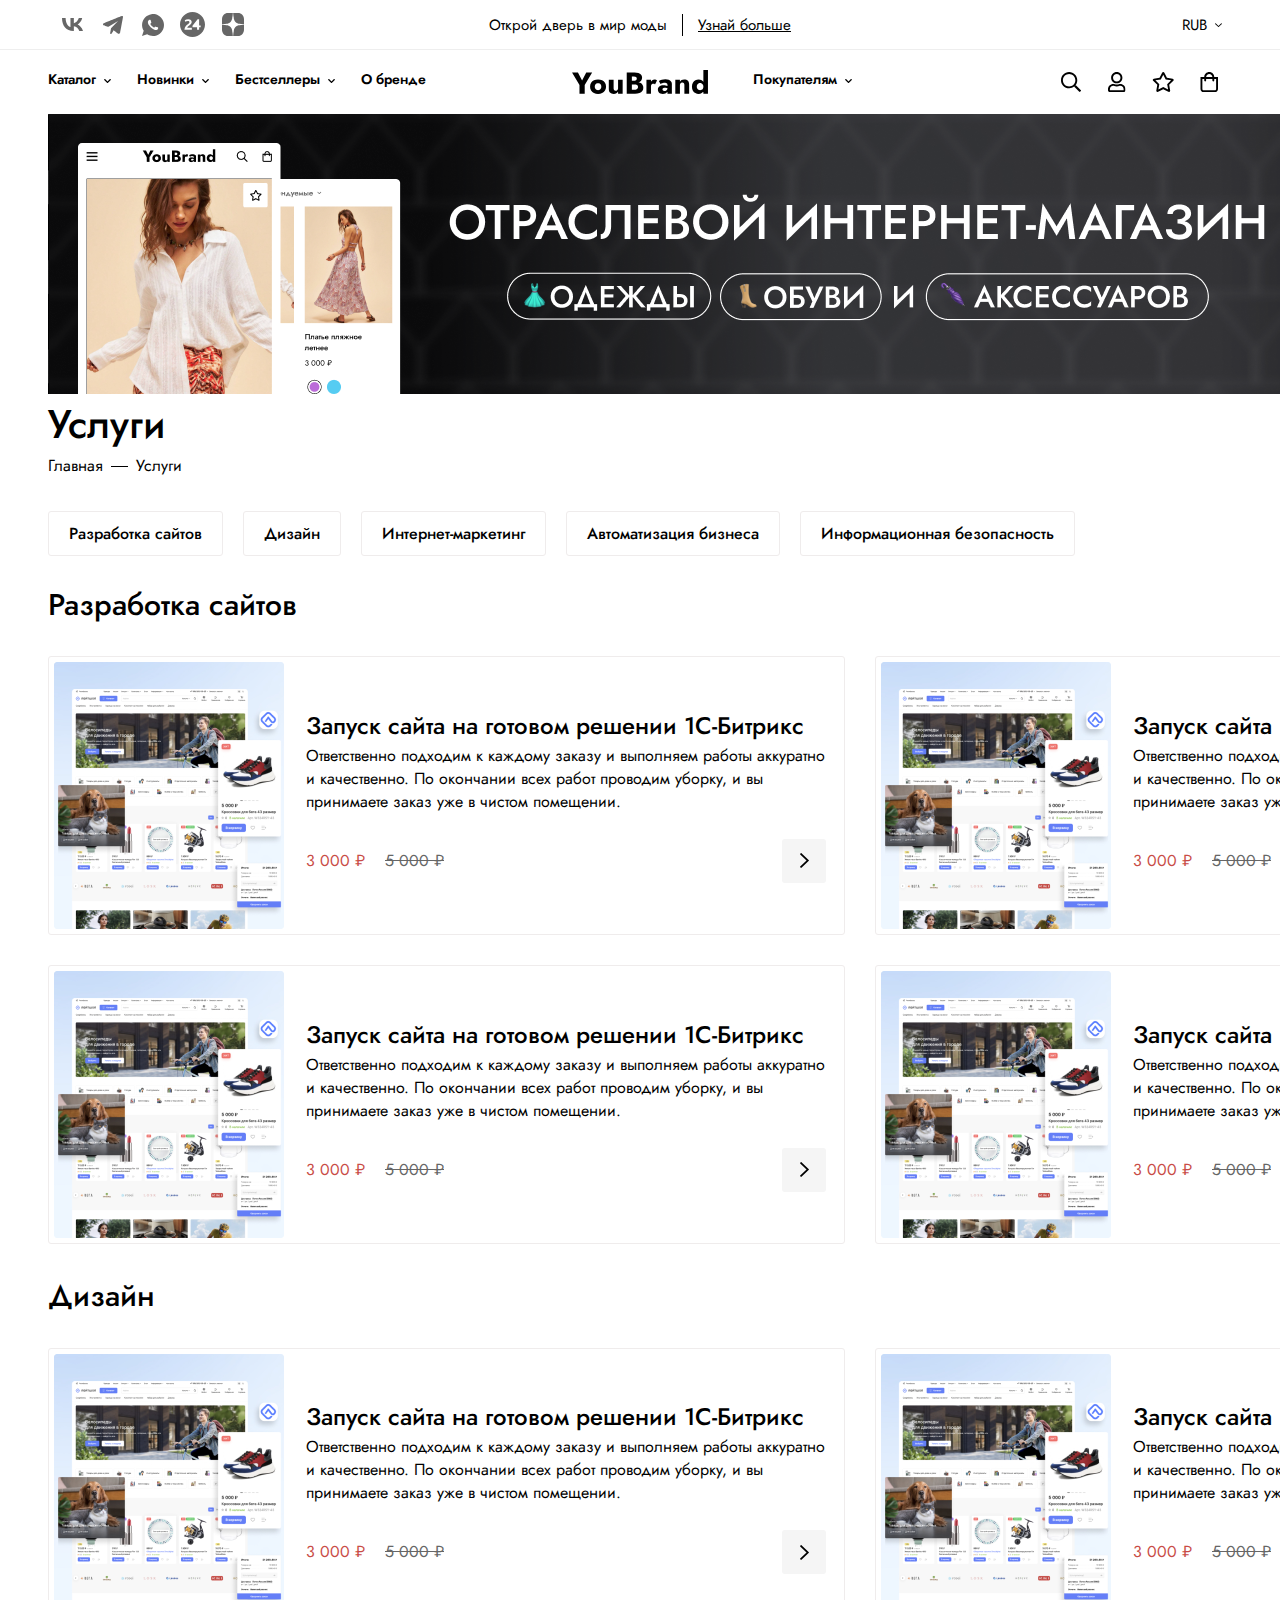
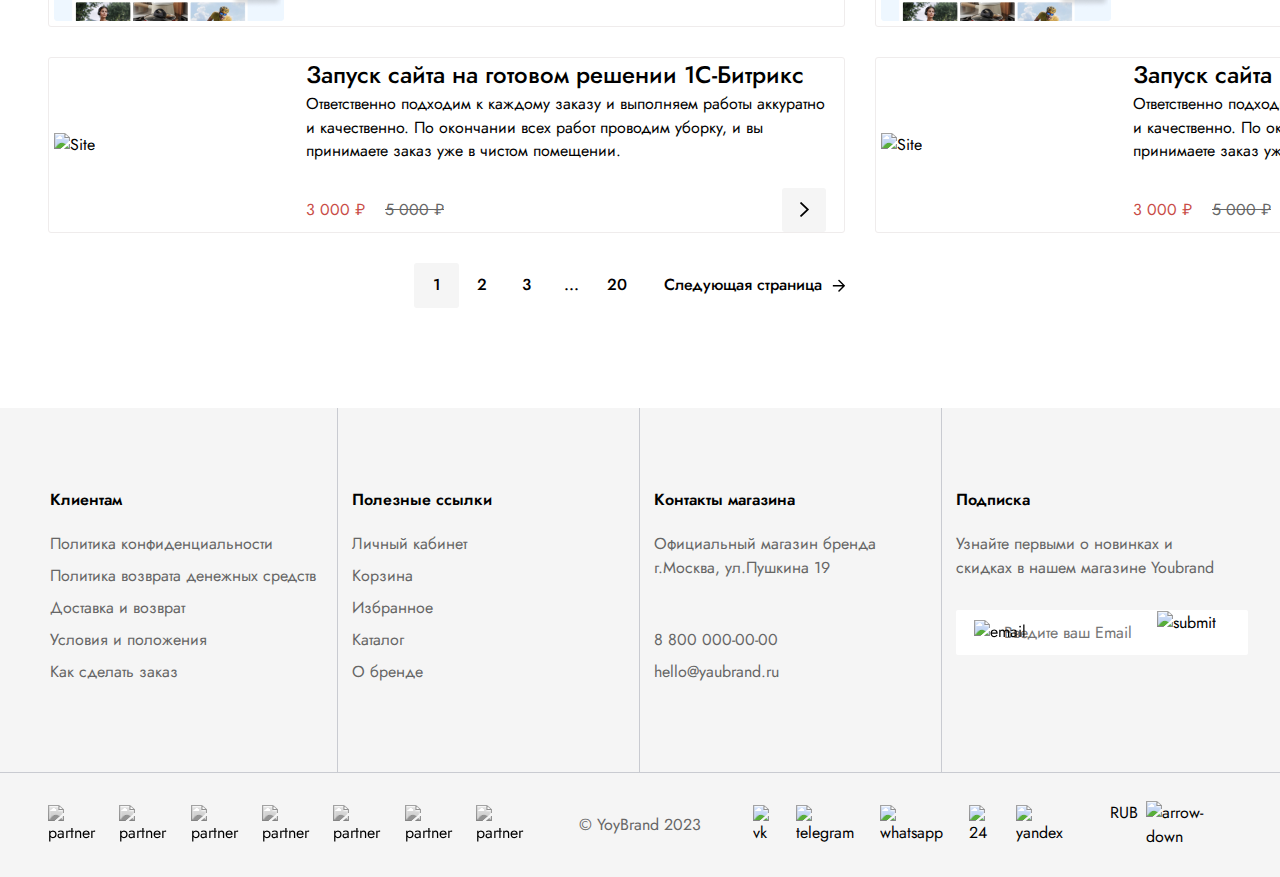
==== services.html @ 61cf0da7 "first commit" ====
<!DOCTYPE html>
<html lang="ru">
  <head>
    <meta charset="UTF-8" />
    <meta name="viewport" content="width=device-width, initial-scale=1.0" />
    <meta http-equiv="X-UA-Compatible" content="ie=edge" />
    <title>Услуги</title>

    <!-- Bootstrap -->
    <link href="libs/bootstrap/bootstrap-5.0.2.min.css" rel="stylesheet" />

    <!-- SlickSlider -->
    <link
      rel="stylesheet"
      type="text/css"
      href="libs/slick-slider/slick/slick.css"
    />
    <link
      rel="stylesheet"
      type="text/css"
      href="libs/slick-slider/slick/slick-theme.css"
    />

    <!-- Normalize default styles -->
    <link rel="stylesheet" type="text/css" href="normalize.css" />

    <!-- Global styles -->
    <link rel="stylesheet" type="text/css" href="style.css" />

    <!-- Component styles -->
    <!-- Header components -->
    <link rel="stylesheet" type="text/css" href="component/loader/loader.css" />
    <link
      rel="stylesheet"
      type="text/css"
      href="component/header1/header1.css"
    />
    <link
      rel="stylesheet"
      type="text/css"
      href="component/header2/header2.css"
    />
    <link
      rel="stylesheet"
      type="text/css"
      href="component/header3/header3.css"
    />
    <link
      rel="stylesheet"
      type="text/css"
      href="component/headerMobilePopup/headerMobilePopup.css"
    />

    <!-- Page components -->
    <link
      rel="stylesheet"
      type="text/css"
      href="component/servicesGrid/servicesGrid.css"
    />
    <link
      rel="stylesheet"
      type="text/css"
      href="component/catalog-banner/catalog-banner.css"
    />
    <link
      rel="stylesheet"
      type="text/css"
      href="component/catalog-filters/catalog-filters.css"
    />

    <!-- Footer components -->
    <link
      rel="stylesheet"
      type="text/css"
      href="component/footer1/footer1.css"
    />
    <link
      rel="stylesheet"
      type="text/css"
      href="component/footer2/footer2.css"
    />
    <!-- -->
  </head>
  <body class="services">
    <!-- component/loader -->
    <div class="loader loader__hidden">
      <div class="loader__item"></div>
    </div>

    <header class="header">
      <!-- component/header2 -->
      <div class="header2">
        <div class="container">
          <div class="row align-items-center justify-content-between">
            <div class="col-3 header2__socialLinks">
              <a href="#" target="_blank" class="header2__socialLinks-link">
                <img
                  data-src="img/social/vk.svg"
                  alt="vk"
                  class="b-lazy header2__socialLinks-link-icon"
                />
              </a>
              <a href="#" target="_blank" class="header2__socialLinks-link">
                <img
                  data-src="img/social/telegram.svg"
                  alt="telegram"
                  class="b-lazy header2__socialLinks-link-icon"
                />
              </a>
              <a href="#" target="_blank" class="header2__socialLinks-link">
                <img
                  data-src="img/social/whatsapp.svg"
                  alt="whatsapp"
                  class="b-lazy header2__socialLinks-link-icon"
                />
              </a>
              <a href="#" target="_blank" class="header2__socialLinks-link">
                <img
                  data-src="img/social/24.svg"
                  alt="24"
                  class="b-lazy header2__socialLinks-link-icon"
                />
              </a>
              <a href="#" target="_blank" class="header2__socialLinks-link">
                <img
                  data-src="img/social/yandex.svg"
                  alt="yandex"
                  class="b-lazy header2__socialLinks-link-icon"
                />
              </a>
            </div>

            <div class="col-5 d-flex justify-content-center header2__text">
              <div class="header2__text-simple">Открой дверь в мир моды</div>
              <div class="header2__text-line"></div>
              <a href="#" target="_blank" class="header2__text-link"
                >Узнай больше</a
              >
            </div>

            <div class="col-3 d-flex justify-content-end header2__currencyBox">
              <!-- Active dropdown value -->
              <div class="d-flex header2__currencyBox-wrapper">
                <div class="header2__currencyBox-wrapper-activeCurrency">
                  RUB
                </div>
                <img
                  data-src="component/header2/img/arrow-down.svg"
                  alt="arrow-down"
                  class="b-lazy header2__currencyBox-wrapper-arrow"
                />
              </div>

              <!-- Dropdown menu -->
              <ul class="header2__currencyBox-dropdownMenu hidden">
                <li class="header2__currencyBox-dropdownMenu-item">USD</li>
                <li class="header2__currencyBox-dropdownMenu-item">BTC</li>
                <li class="header2__currencyBox-dropdownMenu-item">RUB</li>
              </ul>
            </div>
          </div>
        </div>
      </div>

      <!-- component/header3 -->
      <div
        class="header3"
        style="position: relative; top: 0"
        data-header3-container
      >
        <div class="container">
          <!-- Desktop header > 991px -->
          <div
            class="d-none d-lg-flex row align-items-center justify-content-between header3__desktopMenu"
          >
            <!-- Navigation -->
            <nav class="col-5 header3__nav">
              <div data-nav-category="services" class="header3__nav-menuItem">
                <div class="header3__nav-menuItem-title">Каталог</div>
                <img
                  data-src="component/header3/img/arrow-down.svg"
                  alt="arrow-down"
                  class="b-lazy header3__nav-menuItem-icon"
                />
              </div>

              <div data-nav-category="newItems" class="header3__nav-menuItem">
                <div class="header3__nav-menuItem-title">Новинки</div>
                <img
                  data-src="component/header3/img/arrow-down.svg"
                  alt="arrow-down"
                  class="b-lazy header3__nav-menuItem-icon"
                />
              </div>

              <div
                data-nav-category="bestSellers"
                class="header3__nav-menuItem"
              >
                <div class="header3__nav-menuItem-title">Бестселлеры</div>
                <img
                  data-src="component/header3/img/arrow-down.svg"
                  alt="arrow-down"
                  class="b-lazy header3__nav-menuItem-icon"
                />
              </div>

              <div data-nav-category="aboutBrand" class="header3__nav-menuItem">
                <div class="header3__nav-menuItem-title">О бренде</div>
              </div>

              <div
                data-nav-category="forCustomers"
                class="header3__nav-menuItem"
              >
                <div class="header3__nav-menuItem-title">Покупателям</div>
                <img
                  data-src="component/header3/img/arrow-down.svg"
                  alt="arrow-down"
                  class="b-lazy header3__nav-menuItem-icon"
                />
              </div>
            </nav>

            <img
              loading="lazy"
              data-src="component/header3/img/logo.svg"
              class="b-lazy col-2 header3__logo"
              alt="logo"
            />

            <!-- Action buttons -->
            <div class="col-5 header3__actionsBox">
              <div
                class="header3__actionsBox-transferredNavContainer header3__nav"
              ></div>
              <div class="header3__actionsBox-item">
                <img
                  data-src="component/header3/img/search.svg"
                  class="b-lazy header3__actionsBox-item-icon header3__actionsBox-item-iconSearch"
                  alt="search"
                />

                <!-- Tooltip -->
                <div class="header3__actionsBox-item-tooltip">Поиск</div>
              </div>
              <div class="header3__actionsBox-item">
                <img
                  data-src="component/header3/img/user.svg"
                  class="b-lazy header3__actionsBox-item-icon"
                  alt="user"
                />

                <!-- Tooltip -->
                <div class="header3__actionsBox-item-tooltip">Профиль</div>
              </div>
              <div class="header3__actionsBox-item">
                <img
                  data-src="component/header3/img/star.svg"
                  class="b-lazy header3__actionsBox-item-icon"
                  alt="star"
                />

                <!-- Tooltip -->
                <div class="header3__actionsBox-item-tooltip">Избранное</div>
              </div>
              <div class="header3__actionsBox-item">
                <img
                  data-src="component/header3/img/bag.svg"
                  class="b-lazy header3__actionsBox-item-icon"
                  alt="bag"
                />

                <!-- Tooltip -->
                <div class="header3__actionsBox-item-tooltip">Корзина</div>
              </div>
            </div>

            <div class="header3__mainContent">
              <img
                loading="lazy"
                data-src="component/header3/img/logo.svg"
                class="b-lazy col-2 header3__logo"
                alt="logo"
              />
              <!-- Action buttons -->
              <div class="col-5 header3__actionsBox">
                <div class="header3__actionsBox-item">
                  <img
                    data-src="component/header3/img/search.svg"
                    class="b-lazy header3__actionsBox-item-icon header3__actionsBox-item-iconSearch"
                    alt="search"
                  />

                  <!-- Tooltip -->
                  <div class="header3__actionsBox-item-tooltip">Поиск</div>
                </div>
                <div class="header3__actionsBox-item">
                  <img
                    data-src="component/header3/img/user.svg"
                    class="b-lazy header3__actionsBox-item-icon"
                    alt="user"
                  />

                  <!-- Tooltip -->
                  <div class="header3__actionsBox-item-tooltip">Профиль</div>
                </div>
                <div class="header3__actionsBox-item">
                  <img
                    data-src="component/header3/img/star.svg"
                    class="b-lazy header3__actionsBox-item-icon"
                    alt="star"
                  />

                  <!-- Tooltip -->
                  <div class="header3__actionsBox-item-tooltip">Избранное</div>
                </div>
                <div class="header3__actionsBox-item">
                  <img
                    data-src="component/header3/img/bag.svg"
                    class="header3__actionsBox-item-icon"
                    alt="bag"
                  />

                  <!-- Tooltip -->
                  <div class="header3__actionsBox-item-tooltip">Корзина</div>
                </div>
              </div>
            </div>
          </div>

          <!-- Mobile header <= 991px -->
          <div
            class="d-flex d-lg-none row align-items-center justify-content-between header3__mobileMenu"
          >
            <!-- Burger menu -->
            <div class="col-4 header3__mobileMenu-burgerMenu">
              <img
                class="b-lazy header3__mobileMenu-burgerMenu-img"
                data-src="component/header3/img/burger.svg"
                alt="burger"
              />
            </div>

            <!-- Logo -->
            <img
              class="b-lazy col-4 header3__mobileMenu-burgerMenu-logoMobile"
              loading="lazy"
              data-src="component/header3/img/logo.svg"
              alt="logo"
            />

            <!-- Action buttons -->
            <div class="col-4 header3__mobileMenu-burgerMenu-actionBoxMobile">
              <div class="header3__mobileMenu-burgerMenu-actionBoxMobile-item">
                <img
                  data-src="component/header3/img/search.svg"
                  class="b-lazy header3__mobileMenu-burgerMenu-actionBoxMobile-item-icon"
                  alt="search"
                />
                <!-- Tooltip -->
                <div
                  class="header3__mobileMenu-burgerMenu-actionBoxMobile-item-tooltip"
                >
                  Поиск
                </div>
              </div>

              <div class="header3__mobileMenu-burgerMenu-actionBoxMobile-item">
                <img
                  data-src="component/header3/img/bag.svg"
                  class="b-lazy header3__mobileMenu-burgerMenu-actionBoxMobile-item-icon"
                  alt="search"
                />
                <!-- Tooltip -->
                <div
                  class="header3__mobileMenu-burgerMenu-actionBoxMobile-item-tooltip"
                >
                  Корзина
                </div>
              </div>
            </div>
          </div>

          <!-- Search header -->
          <div class="header3__searchMenu header3__hidden">
            <div class="header3__searchMenu-header">
              <!-- Upper section -->
              <div
                class="d-flex justify-content-between align-items-center header3__searchMenu-header-upper"
              >
                <!-- Logo -->
                <img
                  class="header3__searchMenu-header-upper-logo"
                  loading="lazy"
                  src="component/header3/img/logo.svg"
                  alt="logo"
                />

                <!-- Searchbar -->
                <div class="header3__searchMenu-header-upper-searchBar">
                  <form>
                    <input
                      class="header3__searchMenu-header-upper-searchBar-input"
                      type="text"
                      placeholder="Введите название товара"
                    />
                    <button
                      class="header3__searchMenu-header-upper-searchBar-button"
                      type="submit"
                    >
                      <img
                        class="b-lazy header3__searchMenu-header-upper-searchBar-button-icon"
                        data-src="component/header3/img/search.svg"
                        alt="search"
                      />
                    </button>
                  </form>
                </div>

                <!-- Action buttons -->
                <div class="header3__searchMenu-header-upper-actionBox">
                  <div class="header3__searchMenu-header-upper-actionBox-item">
                    <img
                      data-src="component/header3/img/user.svg"
                      class="b-lazy header3__searchMenu-header-upper-actionBox-item-icon"
                      alt="user"
                    />
                    <!-- Tooltip -->
                    <div class="header3__searchMenu-header-upper-item-tooltip">
                      Профиль
                    </div>
                  </div>

                  <div class="header3__searchMenu-header-upper-actionBox-item">
                    <img
                      data-src="component/header3/img/star.svg"
                      class="b-lazy header3__searchMenu-header-upper-actionBox-item-icon"
                      alt="user"
                    />
                    <!-- Tooltip -->
                    <div class="header3__searchMenu-header-upper-item-tooltip">
                      Избранное
                    </div>
                  </div>

                  <div class="header3__searchMenu-header-upper-actionBox-item">
                    <img
                      data-src="component/header3/img/bag.svg"
                      class="b-lazy header3__searchMenu-header-upper-actionBox-item-icon"
                      alt="user"
                    />
                    <!-- Tooltip -->
                    <div class="header3__searchMenu-header-upper-item-tooltip">
                      Корзина
                    </div>
                  </div>
                </div>
              </div>

              <!-- Lower section -->
              <div class="header3__searchMenu-header-lower">
                <div class="header3__searchMenu-header-lower-title">
                  Популярные запросы:
                </div>
                <div class="header3__searchMenu-header-lower-content">
                  <span class="header3__searchMenu-header-lower-content-tag"
                    >Очки</span
                  >
                  <span class="header3__searchMenu-header-lower-content-tag"
                    >Черный топ</span
                  >
                  <span class="header3__searchMenu-header-lower-content-tag"
                    >Кожаные сумки</span
                  >
                </div>
              </div>
            </div>
            <!--								<div class="header3__searchMenu-content">-->
            <!--										<div class="header3__searchMenu-content-item">-->
            <!--												<img loading="lazy" class="header3__searchMenu-content-item-img"-->
            <!--														 data-src="component/header3/img/foundProduct.jpg" alt="product">-->
            <!--												<div class="header3__searchMenu-content-item-title">Рубашка из льняной смеси</div>-->
            <!--												<div class="header3__searchMenu-content-item-priceWrapper">-->
            <!--														<div class="header3__searchMenu-content-item-priceWrapper-newPrice">3 000 ₽</div>-->
            <!--														<div class="header3__searchMenu-content-item-priceWrapper-oldPrice">5 000 ₽</div>-->
            <!--												</div>-->
            <!--										</div>-->
            <!--								</div>-->
          </div>

          <!-- Search mobile menu <= 991px -->
          <div
            class="header3__searchMenuMobile header3__searchMenuMobile-hidden"
          >
            <div class="loader loader__hidden">
              <div class="loader__item"></div>
            </div>
            <div class="container">
              <div class="header3__searchMenuMobile-wrapper-content">
                <!-- Header -->
                <div class="header3__searchMenuMobile-wrapper-content-header">
                  <div
                    class="header3__searchMenuMobile-wrapper-content-header-title"
                  >
                    Поиск по магазину
                  </div>
                  <img
                    class="b-lazy header3__searchMenuMobile-wrapper-content-header-closeIcon"
                    data-src="component/header3/img/close.svg"
                    alt="close"
                  />
                </div>

                <!-- Searchbar -->
                <div
                  class="header3__searchMenuMobile-wrapper-content-searchBar"
                >
                  <form>
                    <input
                      class="header3__searchMenuMobile-wrapper-content-searchBar-input"
                      type="text"
                      placeholder="Введите название товара"
                    />
                    <button
                      class="header3__searchMenuMobile-wrapper-content-searchBar-button"
                      type="submit"
                    >
                      <img
                        class="b-lazy header3__searchMenuMobile-wrapper-content-searchBar-button-icon"
                        data-src="component/header3/img/search.svg"
                        alt="search"
                      />
                    </button>
                  </form>
                </div>

                <!-- Tags section -->
                <div
                  class="header3__searchMenuMobile-wrapper-content-tagSection"
                >
                  <div
                    class="header3__searchMenuMobile-wrapper-content-tagSection-title"
                  >
                    Популярные запросы:
                  </div>
                  <div
                    class="header3__searchMenuMobile-wrapper-content-tagSection-content"
                  >
                    <span
                      class="header3__searchMenuMobile-wrapper-content-tagSection-content-tag"
                      >Очки</span
                    >
                    <span
                      class="header3__searchMenuMobile-wrapper-content-tagSection-content-tag"
                      >Черный топ</span
                    >
                    <span
                      class="header3__searchMenuMobile-wrapper-content-tagSection-content-tag"
                      >Кожаные сумки</span
                    >
                  </div>
                </div>

                <!-- Found products -->
                <div
                  class="header3__searchMenuMobile-wrapper-content-foundProducts"
                ></div>
              </div>
            </div>
          </div>
        </div>

        <!-- Header dropdown container -->
        <div class="header3__dropdownMenu hidden">
          <!-- 1) services -->
          <div
            data-dropdown-category="services"
            class="header3__dropdownMenu-content hidden"
          >
            <div class="container">
              <div class="row justify-content-between">
                <!-- Categories -->
                <div
                  class="col-8 col-xl-7 header3__dropdownMenu-content-categories"
                >
                  <!-- Categories item -->
                  <div class="header3__dropdownMenu-content-categories-item">
                    <div
                      class="header3__dropdownMenu-content-categories-item-title"
                    >
                      Очки
                    </div>
                    <ul
                      class="header3__dropdownMenu-content-categories-item-ul"
                    >
                      <li
                        class="header3__dropdownMenu-content-categories-item-ul-li"
                      >
                        <a
                          href="#"
                          class="header3__dropdownMenu-content-categories-item-ul-li-a"
                        >
                          Новинки
                        </a>
                      </li>
                      <li
                        class="header3__dropdownMenu-content-categories-item-ul-li"
                      >
                        <a
                          href="#"
                          class="header3__dropdownMenu-content-categories-item-ul-li-a"
                        >
                          Поларойд
                        </a>
                      </li>
                      <li
                        class="header3__dropdownMenu-content-categories-item-ul-li"
                      >
                        <a
                          href="#"
                          class="header3__dropdownMenu-content-categories-item-ul-li-a"
                        >
                          Бабочка
                        </a>
                      </li>
                      <li
                        class="header3__dropdownMenu-content-categories-item-ul-li"
                      >
                        <a
                          href="#"
                          class="header3__dropdownMenu-content-categories-item-ul-li-a"
                        >
                          Пилот
                        </a>
                      </li>
                    </ul>
                  </div>

                  <!-- Categories item -->
                  <div class="header3__dropdownMenu-content-categories-item">
                    <div
                      class="header3__dropdownMenu-content-categories-item-title"
                    >
                      Сумки
                    </div>
                    <ul
                      class="header3__dropdownMenu-content-categories-item-ul"
                    >
                      <li
                        class="header3__dropdownMenu-content-categories-item-ul-li"
                      >
                        <a
                          href="#"
                          class="header3__dropdownMenu-content-categories-item-ul-li-a"
                        >
                          Кожанные
                        </a>
                      </li>
                      <li
                        class="header3__dropdownMenu-content-categories-item-ul-li"
                      >
                        <a
                          href="#"
                          class="header3__dropdownMenu-content-categories-item-ul-li-a"
                        >
                          Эко кожа
                        </a>
                      </li>
                      <li
                        class="header3__dropdownMenu-content-categories-item-ul-li"
                      >
                        <a
                          href="#"
                          class="header3__dropdownMenu-content-categories-item-ul-li-a"
                        >
                          Тканевые
                        </a>
                      </li>
                      <li
                        class="header3__dropdownMenu-content-categories-item-ul-li"
                      >
                        <a
                          href="#"
                          class="header3__dropdownMenu-content-categories-item-ul-li-a"
                        >
                          Формат А4
                        </a>
                      </li>
                    </ul>
                  </div>

                  <!-- Categories item -->
                  <div class="header3__dropdownMenu-content-categories-item">
                    <div
                      class="header3__dropdownMenu-content-categories-item-title"
                    >
                      Обувь
                    </div>
                    <ul
                      class="header3__dropdownMenu-content-categories-item-ul"
                    >
                      <li
                        class="header3__dropdownMenu-content-categories-item-ul-li"
                      >
                        <a
                          href="#"
                          class="header3__dropdownMenu-content-categories-item-ul-li-a"
                        >
                          Летние
                        </a>
                      </li>
                      <li
                        class="header3__dropdownMenu-content-categories-item-ul-li"
                      >
                        <a
                          href="#"
                          class="header3__dropdownMenu-content-categories-item-ul-li-a"
                        >
                          Демесезон
                        </a>
                      </li>
                      <li
                        class="header3__dropdownMenu-content-categories-item-ul-li"
                      >
                        <a
                          href="#"
                          class="header3__dropdownMenu-content-categories-item-ul-li-a"
                        >
                          Зимние
                        </a>
                      </li>
                      <li
                        class="header3__dropdownMenu-content-categories-item-ul-li"
                      >
                        <a
                          href="#"
                          class="header3__dropdownMenu-content-categories-item-ul-li-a"
                        >
                          Стельки
                        </a>
                      </li>
                    </ul>
                  </div>

                  <!-- Categories item -->
                  <div class="header3__dropdownMenu-content-categories-item">
                    <div
                      class="header3__dropdownMenu-content-categories-item-title"
                    >
                      Топы
                    </div>
                    <ul
                      class="header3__dropdownMenu-content-categories-item-ul"
                    >
                      <li
                        class="header3__dropdownMenu-content-categories-item-ul-li"
                      >
                        <a
                          href="#"
                          class="header3__dropdownMenu-content-categories-item-ul-li-a"
                        >
                          С липким слоем
                        </a>
                      </li>
                      <li
                        class="header3__dropdownMenu-content-categories-item-ul-li"
                      >
                        <a
                          href="#"
                          class="header3__dropdownMenu-content-categories-item-ul-li-a"
                        >
                          Без липкого слоя
                        </a>
                      </li>
                      <li
                        class="header3__dropdownMenu-content-categories-item-ul-li"
                      >
                        <a
                          href="#"
                          class="header3__dropdownMenu-content-categories-item-ul-li-a"
                        >
                          Матовые
                        </a>
                      </li>
                      <li
                        class="header3__dropdownMenu-content-categories-item-ul-li"
                      >
                        <a
                          href="#"
                          class="header3__dropdownMenu-content-categories-item-ul-li-a"
                        >
                          С шиммером
                        </a>
                      </li>
                    </ul>
                  </div>

                  <!-- Categories item -->
                  <div class="header3__dropdownMenu-content-categories-item">
                    <div
                      class="header3__dropdownMenu-content-categories-item-title"
                    >
                      Костюмы
                    </div>
                    <ul
                      class="header3__dropdownMenu-content-categories-item-ul"
                    >
                      <li
                        class="header3__dropdownMenu-content-categories-item-ul-li"
                      >
                        <a
                          href="#"
                          class="header3__dropdownMenu-content-categories-item-ul-li-a"
                        >
                          Выходной
                        </a>
                      </li>
                      <li
                        class="header3__dropdownMenu-content-categories-item-ul-li"
                      >
                        <a
                          href="#"
                          class="header3__dropdownMenu-content-categories-item-ul-li-a"
                        >
                          Вечерний
                        </a>
                      </li>
                      <li
                        class="header3__dropdownMenu-content-categories-item-ul-li"
                      >
                        <a
                          href="#"
                          class="header3__dropdownMenu-content-categories-item-ul-li-a"
                        >
                          Свадебный
                        </a>
                      </li>
                      <li
                        class="header3__dropdownMenu-content-categories-item-ul-li"
                      >
                        <a
                          href="#"
                          class="header3__dropdownMenu-content-categories-item-ul-li-a"
                        >
                          Обычный
                        </a>
                      </li>
                    </ul>
                  </div>

                  <!-- Categories item -->
                  <div class="header3__dropdownMenu-content-categories-item">
                    <div
                      class="header3__dropdownMenu-content-categories-item-title"
                    >
                      База
                    </div>
                    <ul
                      class="header3__dropdownMenu-content-categories-item-ul"
                    >
                      <li
                        class="header3__dropdownMenu-content-categories-item-ul-li"
                      >
                        <a
                          href="#"
                          class="header3__dropdownMenu-content-categories-item-ul-li-a"
                        >
                          Новинки
                        </a>
                      </li>
                      <li
                        class="header3__dropdownMenu-content-categories-item-ul-li"
                      >
                        <a
                          href="#"
                          class="header3__dropdownMenu-content-categories-item-ul-li-a"
                        >
                          Поларойд
                        </a>
                      </li>
                      <li
                        class="header3__dropdownMenu-content-categories-item-ul-li"
                      >
                        <a
                          href="#"
                          class="header3__dropdownMenu-content-categories-item-ul-li-a"
                        >
                          Бабочка
                        </a>
                      </li>
                      <li
                        class="header3__dropdownMenu-content-categories-item-ul-li"
                      >
                        <a
                          href="#"
                          class="header3__dropdownMenu-content-categories-item-ul-li-a"
                        >
                          Пилот
                        </a>
                      </li>
                    </ul>
                  </div>

                  <!-- Categories item -->
                  <div class="header3__dropdownMenu-content-categories-item">
                    <div
                      class="header3__dropdownMenu-content-categories-item-title"
                    >
                      Шапки
                    </div>
                    <ul
                      class="header3__dropdownMenu-content-categories-item-ul"
                    >
                      <li
                        class="header3__dropdownMenu-content-categories-item-ul-li"
                      >
                        <a
                          href="#"
                          class="header3__dropdownMenu-content-categories-item-ul-li-a"
                        >
                          Летние
                        </a>
                      </li>
                      <li
                        class="header3__dropdownMenu-content-categories-item-ul-li"
                      >
                        <a
                          href="#"
                          class="header3__dropdownMenu-content-categories-item-ul-li-a"
                        >
                          Демесезон
                        </a>
                      </li>
                      <li
                        class="header3__dropdownMenu-content-categories-item-ul-li"
                      >
                        <a
                          href="#"
                          class="header3__dropdownMenu-content-categories-item-ul-li-a"
                        >
                          Зимние
                        </a>
                      </li>
                      <li
                        class="header3__dropdownMenu-content-categories-item-ul-li"
                      >
                        <a
                          href="#"
                          class="header3__dropdownMenu-content-categories-item-ul-li-a"
                        >
                          Стельки
                        </a>
                      </li>
                    </ul>
                  </div>

                  <!-- Categories item -->
                  <div class="header3__dropdownMenu-content-categories-item">
                    <div
                      class="header3__dropdownMenu-content-categories-item-title"
                    >
                      Платья
                    </div>
                    <ul
                      class="header3__dropdownMenu-content-categories-item-ul"
                    >
                      <li
                        class="header3__dropdownMenu-content-categories-item-ul-li"
                      >
                        <a
                          href="#"
                          class="header3__dropdownMenu-content-categories-item-ul-li-a"
                        >
                          С липким слоем
                        </a>
                      </li>
                      <li
                        class="header3__dropdownMenu-content-categories-item-ul-li"
                      >
                        <a
                          href="#"
                          class="header3__dropdownMenu-content-categories-item-ul-li-a"
                        >
                          Без липкого слоя
                        </a>
                      </li>
                    </ul>
                  </div>
                </div>

                <!-- Image -->
                <div class="col-4 header3__dropdownMenu-content-imageWrapper">
                  <img
                    loading="lazy"
                    data-src="component/header3/img/dropdown/1.jpg"
                    alt="products"
                    class="b-lazy header3__dropdownMenu-content-imageWrapper-img"
                  />
                </div>
              </div>
            </div>
          </div>

          <!-- 2) NEW ITEMS -->
          <div
            data-dropdown-category="newItems"
            class="header3__dropdownMenu-content hidden"
          >
            <div class="container">
              <div class="row justify-content-between">
                <!-- Categories -->
                <div
                  class="col-8 col-xl-7 header3__dropdownMenu-content-categories"
                >
                  <!-- Categories item -->
                  <div class="header3__dropdownMenu-content-categories-item">
                    <div
                      class="header3__dropdownMenu-content-categories-item-title"
                    >
                      Очки
                    </div>
                    <ul
                      class="header3__dropdownMenu-content-categories-item-ul"
                    >
                      <li
                        class="header3__dropdownMenu-content-categories-item-ul-li"
                      >
                        <a
                          href="#"
                          class="header3__dropdownMenu-content-categories-item-ul-li-a"
                        >
                          Новинки
                        </a>
                      </li>
                      <li
                        class="header3__dropdownMenu-content-categories-item-ul-li"
                      >
                        <a
                          href="#"
                          class="header3__dropdownMenu-content-categories-item-ul-li-a"
                        >
                          Поларойд
                        </a>
                      </li>
                      <li
                        class="header3__dropdownMenu-content-categories-item-ul-li"
                      >
                        <a
                          href="#"
                          class="header3__dropdownMenu-content-categories-item-ul-li-a"
                        >
                          Бабочка
                        </a>
                      </li>
                      <li
                        class="header3__dropdownMenu-content-categories-item-ul-li"
                      >
                        <a
                          href="#"
                          class="header3__dropdownMenu-content-categories-item-ul-li-a"
                        >
                          Пилот
                        </a>
                      </li>
                    </ul>
                  </div>

                  <!-- Categories item -->
                  <div class="header3__dropdownMenu-content-categories-item">
                    <div
                      class="header3__dropdownMenu-content-categories-item-title"
                    >
                      Сумки
                    </div>
                    <ul
                      class="header3__dropdownMenu-content-categories-item-ul"
                    >
                      <li
                        class="header3__dropdownMenu-content-categories-item-ul-li"
                      >
                        <a
                          href="#"
                          class="header3__dropdownMenu-content-categories-item-ul-li-a"
                        >
                          Кожанные
                        </a>
                      </li>
                      <li
                        class="header3__dropdownMenu-content-categories-item-ul-li"
                      >
                        <a
                          href="#"
                          class="header3__dropdownMenu-content-categories-item-ul-li-a"
                        >
                          Эко кожа
                        </a>
                      </li>
                      <li
                        class="header3__dropdownMenu-content-categories-item-ul-li"
                      >
                        <a
                          href="#"
                          class="header3__dropdownMenu-content-categories-item-ul-li-a"
                        >
                          Тканевые
                        </a>
                      </li>
                      <li
                        class="header3__dropdownMenu-content-categories-item-ul-li"
                      >
                        <a
                          href="#"
                          class="header3__dropdownMenu-content-categories-item-ul-li-a"
                        >
                          Формат А4
                        </a>
                      </li>
                    </ul>
                  </div>

                  <!-- Categories item -->
                  <div class="header3__dropdownMenu-content-categories-item">
                    <div
                      class="header3__dropdownMenu-content-categories-item-title"
                    >
                      Обувь
                    </div>
                    <ul
                      class="header3__dropdownMenu-content-categories-item-ul"
                    >
                      <li
                        class="header3__dropdownMenu-content-categories-item-ul-li"
                      >
                        <a
                          href="#"
                          class="header3__dropdownMenu-content-categories-item-ul-li-a"
                        >
                          Летние
                        </a>
                      </li>
                      <li
                        class="header3__dropdownMenu-content-categories-item-ul-li"
                      >
                        <a
                          href="#"
                          class="header3__dropdownMenu-content-categories-item-ul-li-a"
                        >
                          Демесезон
                        </a>
                      </li>
                      <li
                        class="header3__dropdownMenu-content-categories-item-ul-li"
                      >
                        <a
                          href="#"
                          class="header3__dropdownMenu-content-categories-item-ul-li-a"
                        >
                          Зимние
                        </a>
                      </li>
                      <li
                        class="header3__dropdownMenu-content-categories-item-ul-li"
                      >
                        <a
                          href="#"
                          class="header3__dropdownMenu-content-categories-item-ul-li-a"
                        >
                          Стельки
                        </a>
                      </li>
                    </ul>
                  </div>

                  <!-- Categories item -->
                  <div class="header3__dropdownMenu-content-categories-item">
                    <div
                      class="header3__dropdownMenu-content-categories-item-title"
                    >
                      Топы
                    </div>
                    <ul
                      class="header3__dropdownMenu-content-categories-item-ul"
                    >
                      <li
                        class="header3__dropdownMenu-content-categories-item-ul-li"
                      >
                        <a
                          href="#"
                          class="header3__dropdownMenu-content-categories-item-ul-li-a"
                        >
                          С липким слоем
                        </a>
                      </li>
                      <li
                        class="header3__dropdownMenu-content-categories-item-ul-li"
                      >
                        <a
                          href="#"
                          class="header3__dropdownMenu-content-categories-item-ul-li-a"
                        >
                          Без липкого слоя
                        </a>
                      </li>
                      <li
                        class="header3__dropdownMenu-content-categories-item-ul-li"
                      >
                        <a
                          href="#"
                          class="header3__dropdownMenu-content-categories-item-ul-li-a"
                        >
                          Матовые
                        </a>
                      </li>
                      <li
                        class="header3__dropdownMenu-content-categories-item-ul-li"
                      >
                        <a
                          href="#"
                          class="header3__dropdownMenu-content-categories-item-ul-li-a"
                        >
                          С шиммером
                        </a>
                      </li>
                    </ul>
                  </div>

                  <!-- Categories item -->
                  <div class="header3__dropdownMenu-content-categories-item">
                    <div
                      class="header3__dropdownMenu-content-categories-item-title"
                    >
                      Костюмы
                    </div>
                    <ul
                      class="header3__dropdownMenu-content-categories-item-ul"
                    >
                      <li
                        class="header3__dropdownMenu-content-categories-item-ul-li"
                      >
                        <a
                          href="#"
                          class="header3__dropdownMenu-content-categories-item-ul-li-a"
                        >
                          Выходной
                        </a>
                      </li>
                      <li
                        class="header3__dropdownMenu-content-categories-item-ul-li"
                      >
                        <a
                          href="#"
                          class="header3__dropdownMenu-content-categories-item-ul-li-a"
                        >
                          Вечерний
                        </a>
                      </li>
                      <li
                        class="header3__dropdownMenu-content-categories-item-ul-li"
                      >
                        <a
                          href="#"
                          class="header3__dropdownMenu-content-categories-item-ul-li-a"
                        >
                          Свадебный
                        </a>
                      </li>
                      <li
                        class="header3__dropdownMenu-content-categories-item-ul-li"
                      >
                        <a
                          href="#"
                          class="header3__dropdownMenu-content-categories-item-ul-li-a"
                        >
                          Обычный
                        </a>
                      </li>
                    </ul>
                  </div>

                  <!-- Categories item -->
                  <div class="header3__dropdownMenu-content-categories-item">
                    <div
                      class="header3__dropdownMenu-content-categories-item-title"
                    >
                      База
                    </div>
                    <ul
                      class="header3__dropdownMenu-content-categories-item-ul"
                    >
                      <li
                        class="header3__dropdownMenu-content-categories-item-ul-li"
                      >
                        <a
                          href="#"
                          class="header3__dropdownMenu-content-categories-item-ul-li-a"
                        >
                          Новинки
                        </a>
                      </li>
                      <li
                        class="header3__dropdownMenu-content-categories-item-ul-li"
                      >
                        <a
                          href="#"
                          class="header3__dropdownMenu-content-categories-item-ul-li-a"
                        >
                          Поларойд
                        </a>
                      </li>
                      <li
                        class="header3__dropdownMenu-content-categories-item-ul-li"
                      >
                        <a
                          href="#"
                          class="header3__dropdownMenu-content-categories-item-ul-li-a"
                        >
                          Бабочка
                        </a>
                      </li>
                      <li
                        class="header3__dropdownMenu-content-categories-item-ul-li"
                      >
                        <a
                          href="#"
                          class="header3__dropdownMenu-content-categories-item-ul-li-a"
                        >
                          Пилот
                        </a>
                      </li>
                    </ul>
                  </div>

                  <!-- Categories item -->
                  <div class="header3__dropdownMenu-content-categories-item">
                    <div
                      class="header3__dropdownMenu-content-categories-item-title"
                    >
                      Шапки
                    </div>
                    <ul
                      class="header3__dropdownMenu-content-categories-item-ul"
                    >
                      <li
                        class="header3__dropdownMenu-content-categories-item-ul-li"
                      >
                        <a
                          href="#"
                          class="header3__dropdownMenu-content-categories-item-ul-li-a"
                        >
                          Летние
                        </a>
                      </li>
                      <li
                        class="header3__dropdownMenu-content-categories-item-ul-li"
                      >
                        <a
                          href="#"
                          class="header3__dropdownMenu-content-categories-item-ul-li-a"
                        >
                          Демесезон
                        </a>
                      </li>
                      <li
                        class="header3__dropdownMenu-content-categories-item-ul-li"
                      >
                        <a
                          href="#"
                          class="header3__dropdownMenu-content-categories-item-ul-li-a"
                        >
                          Зимние
                        </a>
                      </li>
                      <li
                        class="header3__dropdownMenu-content-categories-item-ul-li"
                      >
                        <a
                          href="#"
                          class="header3__dropdownMenu-content-categories-item-ul-li-a"
                        >
                          Стельки
                        </a>
                      </li>
                    </ul>
                  </div>

                  <!-- Categories item -->
                  <div class="header3__dropdownMenu-content-categories-item">
                    <div
                      class="header3__dropdownMenu-content-categories-item-title"
                    >
                      Платья
                    </div>
                    <ul
                      class="header3__dropdownMenu-content-categories-item-ul"
                    >
                      <li
                        class="header3__dropdownMenu-content-categories-item-ul-li"
                      >
                        <a
                          href="#"
                          class="header3__dropdownMenu-content-categories-item-ul-li-a"
                        >
                          С липким слоем
                        </a>
                      </li>
                      <li
                        class="header3__dropdownMenu-content-categories-item-ul-li"
                      >
                        <a
                          href="#"
                          class="header3__dropdownMenu-content-categories-item-ul-li-a"
                        >
                          Без липкого слоя
                        </a>
                      </li>
                    </ul>
                  </div>
                </div>

                <!-- Image -->
                <div class="col-4 header3__dropdownMenu-content-imageWrapper">
                  <img
                    loading="lazy"
                    data-src="component/header3/img/dropdown/2.jpg"
                    alt="products"
                    class="b-lazy header3__dropdownMenu-content-imageWrapper-img"
                  />
                </div>
              </div>
            </div>
          </div>

          <!-- 3) BEST SELLERS -->
          <div
            data-dropdown-category="bestSellers"
            class="header3__dropdownMenu-content hidden"
          >
            <div class="container">
              <div class="row justify-content-between">
                <!-- Categories -->
                <div
                  class="col-8 col-xl-7 header3__dropdownMenu-content-categories"
                >
                  <!-- Categories item -->
                  <div class="header3__dropdownMenu-content-categories-item">
                    <div
                      class="header3__dropdownMenu-content-categories-item-title"
                    >
                      Очки
                    </div>
                    <ul
                      class="header3__dropdownMenu-content-categories-item-ul"
                    >
                      <li
                        class="header3__dropdownMenu-content-categories-item-ul-li"
                      >
                        <a
                          href="#"
                          class="header3__dropdownMenu-content-categories-item-ul-li-a"
                        >
                          Новинки
                        </a>
                      </li>
                      <li
                        class="header3__dropdownMenu-content-categories-item-ul-li"
                      >
                        <a
                          href="#"
                          class="header3__dropdownMenu-content-categories-item-ul-li-a"
                        >
                          Поларойд
                        </a>
                      </li>
                      <li
                        class="header3__dropdownMenu-content-categories-item-ul-li"
                      >
                        <a
                          href="#"
                          class="header3__dropdownMenu-content-categories-item-ul-li-a"
                        >
                          Бабочка
                        </a>
                      </li>
                      <li
                        class="header3__dropdownMenu-content-categories-item-ul-li"
                      >
                        <a
                          href="#"
                          class="header3__dropdownMenu-content-categories-item-ul-li-a"
                        >
                          Пилот
                        </a>
                      </li>
                    </ul>
                  </div>

                  <!-- Categories item -->
                  <div class="header3__dropdownMenu-content-categories-item">
                    <div
                      class="header3__dropdownMenu-content-categories-item-title"
                    >
                      Сумки
                    </div>
                    <ul
                      class="header3__dropdownMenu-content-categories-item-ul"
                    >
                      <li
                        class="header3__dropdownMenu-content-categories-item-ul-li"
                      >
                        <a
                          href="#"
                          class="header3__dropdownMenu-content-categories-item-ul-li-a"
                        >
                          Кожанные
                        </a>
                      </li>
                      <li
                        class="header3__dropdownMenu-content-categories-item-ul-li"
                      >
                        <a
                          href="#"
                          class="header3__dropdownMenu-content-categories-item-ul-li-a"
                        >
                          Эко кожа
                        </a>
                      </li>
                      <li
                        class="header3__dropdownMenu-content-categories-item-ul-li"
                      >
                        <a
                          href="#"
                          class="header3__dropdownMenu-content-categories-item-ul-li-a"
                        >
                          Тканевые
                        </a>
                      </li>
                      <li
                        class="header3__dropdownMenu-content-categories-item-ul-li"
                      >
                        <a
                          href="#"
                          class="header3__dropdownMenu-content-categories-item-ul-li-a"
                        >
                          Формат А4
                        </a>
                      </li>
                    </ul>
                  </div>

                  <!-- Categories item -->
                  <div class="header3__dropdownMenu-content-categories-item">
                    <div
                      class="header3__dropdownMenu-content-categories-item-title"
                    >
                      Обувь
                    </div>
                    <ul
                      class="header3__dropdownMenu-content-categories-item-ul"
                    >
                      <li
                        class="header3__dropdownMenu-content-categories-item-ul-li"
                      >
                        <a
                          href="#"
                          class="header3__dropdownMenu-content-categories-item-ul-li-a"
                        >
                          Летние
                        </a>
                      </li>
                      <li
                        class="header3__dropdownMenu-content-categories-item-ul-li"
                      >
                        <a
                          href="#"
                          class="header3__dropdownMenu-content-categories-item-ul-li-a"
                        >
                          Демесезон
                        </a>
                      </li>
                      <li
                        class="header3__dropdownMenu-content-categories-item-ul-li"
                      >
                        <a
                          href="#"
                          class="header3__dropdownMenu-content-categories-item-ul-li-a"
                        >
                          Зимние
                        </a>
                      </li>
                      <li
                        class="header3__dropdownMenu-content-categories-item-ul-li"
                      >
                        <a
                          href="#"
                          class="header3__dropdownMenu-content-categories-item-ul-li-a"
                        >
                          Стельки
                        </a>
                      </li>
                    </ul>
                  </div>

                  <!-- Categories item -->
                  <div class="header3__dropdownMenu-content-categories-item">
                    <div
                      class="header3__dropdownMenu-content-categories-item-title"
                    >
                      Топы
                    </div>
                    <ul
                      class="header3__dropdownMenu-content-categories-item-ul"
                    >
                      <li
                        class="header3__dropdownMenu-content-categories-item-ul-li"
                      >
                        <a
                          href="#"
                          class="header3__dropdownMenu-content-categories-item-ul-li-a"
                        >
                          С липким слоем
                        </a>
                      </li>
                      <li
                        class="header3__dropdownMenu-content-categories-item-ul-li"
                      >
                        <a
                          href="#"
                          class="header3__dropdownMenu-content-categories-item-ul-li-a"
                        >
                          Без липкого слоя
                        </a>
                      </li>
                      <li
                        class="header3__dropdownMenu-content-categories-item-ul-li"
                      >
                        <a
                          href="#"
                          class="header3__dropdownMenu-content-categories-item-ul-li-a"
                        >
                          Матовые
                        </a>
                      </li>
                      <li
                        class="header3__dropdownMenu-content-categories-item-ul-li"
                      >
                        <a
                          href="#"
                          class="header3__dropdownMenu-content-categories-item-ul-li-a"
                        >
                          С шиммером
                        </a>
                      </li>
                    </ul>
                  </div>

                  <!-- Categories item -->
                  <div class="header3__dropdownMenu-content-categories-item">
                    <div
                      class="header3__dropdownMenu-content-categories-item-title"
                    >
                      Костюмы
                    </div>
                    <ul
                      class="header3__dropdownMenu-content-categories-item-ul"
                    >
                      <li
                        class="header3__dropdownMenu-content-categories-item-ul-li"
                      >
                        <a
                          href="#"
                          class="header3__dropdownMenu-content-categories-item-ul-li-a"
                        >
                          Выходной
                        </a>
                      </li>
                      <li
                        class="header3__dropdownMenu-content-categories-item-ul-li"
                      >
                        <a
                          href="#"
                          class="header3__dropdownMenu-content-categories-item-ul-li-a"
                        >
                          Вечерний
                        </a>
                      </li>
                      <li
                        class="header3__dropdownMenu-content-categories-item-ul-li"
                      >
                        <a
                          href="#"
                          class="header3__dropdownMenu-content-categories-item-ul-li-a"
                        >
                          Свадебный
                        </a>
                      </li>
                      <li
                        class="header3__dropdownMenu-content-categories-item-ul-li"
                      >
                        <a
                          href="#"
                          class="header3__dropdownMenu-content-categories-item-ul-li-a"
                        >
                          Обычный
                        </a>
                      </li>
                    </ul>
                  </div>

                  <!-- Categories item -->
                  <div class="header3__dropdownMenu-content-categories-item">
                    <div
                      class="header3__dropdownMenu-content-categories-item-title"
                    >
                      База
                    </div>
                    <ul
                      class="header3__dropdownMenu-content-categories-item-ul"
                    >
                      <li
                        class="header3__dropdownMenu-content-categories-item-ul-li"
                      >
                        <a
                          href="#"
                          class="header3__dropdownMenu-content-categories-item-ul-li-a"
                        >
                          Новинки
                        </a>
                      </li>
                      <li
                        class="header3__dropdownMenu-content-categories-item-ul-li"
                      >
                        <a
                          href="#"
                          class="header3__dropdownMenu-content-categories-item-ul-li-a"
                        >
                          Поларойд
                        </a>
                      </li>
                      <li
                        class="header3__dropdownMenu-content-categories-item-ul-li"
                      >
                        <a
                          href="#"
                          class="header3__dropdownMenu-content-categories-item-ul-li-a"
                        >
                          Бабочка
                        </a>
                      </li>
                      <li
                        class="header3__dropdownMenu-content-categories-item-ul-li"
                      >
                        <a
                          href="#"
                          class="header3__dropdownMenu-content-categories-item-ul-li-a"
                        >
                          Пилот
                        </a>
                      </li>
                    </ul>
                  </div>

                  <!-- Categories item -->
                  <div class="header3__dropdownMenu-content-categories-item">
                    <div
                      class="header3__dropdownMenu-content-categories-item-title"
                    >
                      Шапки
                    </div>
                    <ul
                      class="header3__dropdownMenu-content-categories-item-ul"
                    >
                      <li
                        class="header3__dropdownMenu-content-categories-item-ul-li"
                      >
                        <a
                          href="#"
                          class="header3__dropdownMenu-content-categories-item-ul-li-a"
                        >
                          Летние
                        </a>
                      </li>
                      <li
                        class="header3__dropdownMenu-content-categories-item-ul-li"
                      >
                        <a
                          href="#"
                          class="header3__dropdownMenu-content-categories-item-ul-li-a"
                        >
                          Демесезон
                        </a>
                      </li>
                      <li
                        class="header3__dropdownMenu-content-categories-item-ul-li"
                      >
                        <a
                          href="#"
                          class="header3__dropdownMenu-content-categories-item-ul-li-a"
                        >
                          Зимние
                        </a>
                      </li>
                      <li
                        class="header3__dropdownMenu-content-categories-item-ul-li"
                      >
                        <a
                          href="#"
                          class="header3__dropdownMenu-content-categories-item-ul-li-a"
                        >
                          Стельки
                        </a>
                      </li>
                    </ul>
                  </div>

                  <!-- Categories item -->
                  <div class="header3__dropdownMenu-content-categories-item">
                    <div
                      class="header3__dropdownMenu-content-categories-item-title"
                    >
                      Платья
                    </div>
                    <ul
                      class="header3__dropdownMenu-content-categories-item-ul"
                    >
                      <li
                        class="header3__dropdownMenu-content-categories-item-ul-li"
                      >
                        <a
                          href="#"
                          class="header3__dropdownMenu-content-categories-item-ul-li-a"
                        >
                          С липким слоем
                        </a>
                      </li>
                      <li
                        class="header3__dropdownMenu-content-categories-item-ul-li"
                      >
                        <a
                          href="#"
                          class="header3__dropdownMenu-content-categories-item-ul-li-a"
                        >
                          Без липкого слоя
                        </a>
                      </li>
                    </ul>
                  </div>
                </div>

                <!-- Image -->
                <div class="col-4 header3__dropdownMenu-content-imageWrapper">
                  <img
                    loading="lazy"
                    data-src="component/header3/img/dropdown/1.jpg"
                    alt="products"
                    class="b-lazy header3__dropdownMenu-content-imageWrapper-img"
                  />
                </div>
              </div>
            </div>
          </div>

          <!-- 4) ABOUT BRAND -->
          <div
            data-dropdown-category="aboutBrand"
            class="header3__dropdownMenu-content hidden"
          >
            <div class="container">
              <div class="row justify-content-between">
                <!-- Categories -->
                <div
                  class="col-8 col-xl-7 header3__dropdownMenu-content-categories"
                >
                  <!-- Categories item -->
                  <div class="header3__dropdownMenu-content-categories-item">
                    <div
                      class="header3__dropdownMenu-content-categories-item-title"
                    >
                      Очки
                    </div>
                    <ul
                      class="header3__dropdownMenu-content-categories-item-ul"
                    >
                      <li
                        class="header3__dropdownMenu-content-categories-item-ul-li"
                      >
                        <a
                          href="#"
                          class="header3__dropdownMenu-content-categories-item-ul-li-a"
                        >
                          Новинки
                        </a>
                      </li>
                      <li
                        class="header3__dropdownMenu-content-categories-item-ul-li"
                      >
                        <a
                          href="#"
                          class="header3__dropdownMenu-content-categories-item-ul-li-a"
                        >
                          Поларойд
                        </a>
                      </li>
                      <li
                        class="header3__dropdownMenu-content-categories-item-ul-li"
                      >
                        <a
                          href="#"
                          class="header3__dropdownMenu-content-categories-item-ul-li-a"
                        >
                          Бабочка
                        </a>
                      </li>
                      <li
                        class="header3__dropdownMenu-content-categories-item-ul-li"
                      >
                        <a
                          href="#"
                          class="header3__dropdownMenu-content-categories-item-ul-li-a"
                        >
                          Пилот
                        </a>
                      </li>
                    </ul>
                  </div>

                  <!-- Categories item -->
                  <div class="header3__dropdownMenu-content-categories-item">
                    <div
                      class="header3__dropdownMenu-content-categories-item-title"
                    >
                      Сумки
                    </div>
                    <ul
                      class="header3__dropdownMenu-content-categories-item-ul"
                    >
                      <li
                        class="header3__dropdownMenu-content-categories-item-ul-li"
                      >
                        <a
                          href="#"
                          class="header3__dropdownMenu-content-categories-item-ul-li-a"
                        >
                          Кожанные
                        </a>
                      </li>
                      <li
                        class="header3__dropdownMenu-content-categories-item-ul-li"
                      >
                        <a
                          href="#"
                          class="header3__dropdownMenu-content-categories-item-ul-li-a"
                        >
                          Эко кожа
                        </a>
                      </li>
                      <li
                        class="header3__dropdownMenu-content-categories-item-ul-li"
                      >
                        <a
                          href="#"
                          class="header3__dropdownMenu-content-categories-item-ul-li-a"
                        >
                          Тканевые
                        </a>
                      </li>
                      <li
                        class="header3__dropdownMenu-content-categories-item-ul-li"
                      >
                        <a
                          href="#"
                          class="header3__dropdownMenu-content-categories-item-ul-li-a"
                        >
                          Формат А4
                        </a>
                      </li>
                    </ul>
                  </div>

                  <!-- Categories item -->
                  <div class="header3__dropdownMenu-content-categories-item">
                    <div
                      class="header3__dropdownMenu-content-categories-item-title"
                    >
                      Обувь
                    </div>
                    <ul
                      class="header3__dropdownMenu-content-categories-item-ul"
                    >
                      <li
                        class="header3__dropdownMenu-content-categories-item-ul-li"
                      >
                        <a
                          href="#"
                          class="header3__dropdownMenu-content-categories-item-ul-li-a"
                        >
                          Летние
                        </a>
                      </li>
                      <li
                        class="header3__dropdownMenu-content-categories-item-ul-li"
                      >
                        <a
                          href="#"
                          class="header3__dropdownMenu-content-categories-item-ul-li-a"
                        >
                          Демесезон
                        </a>
                      </li>
                      <li
                        class="header3__dropdownMenu-content-categories-item-ul-li"
                      >
                        <a
                          href="#"
                          class="header3__dropdownMenu-content-categories-item-ul-li-a"
                        >
                          Зимние
                        </a>
                      </li>
                      <li
                        class="header3__dropdownMenu-content-categories-item-ul-li"
                      >
                        <a
                          href="#"
                          class="header3__dropdownMenu-content-categories-item-ul-li-a"
                        >
                          Стельки
                        </a>
                      </li>
                    </ul>
                  </div>

                  <!-- Categories item -->
                  <div class="header3__dropdownMenu-content-categories-item">
                    <div
                      class="header3__dropdownMenu-content-categories-item-title"
                    >
                      Топы
                    </div>
                    <ul
                      class="header3__dropdownMenu-content-categories-item-ul"
                    >
                      <li
                        class="header3__dropdownMenu-content-categories-item-ul-li"
                      >
                        <a
                          href="#"
                          class="header3__dropdownMenu-content-categories-item-ul-li-a"
                        >
                          С липким слоем
                        </a>
                      </li>
                      <li
                        class="header3__dropdownMenu-content-categories-item-ul-li"
                      >
                        <a
                          href="#"
                          class="header3__dropdownMenu-content-categories-item-ul-li-a"
                        >
                          Без липкого слоя
                        </a>
                      </li>
                      <li
                        class="header3__dropdownMenu-content-categories-item-ul-li"
                      >
                        <a
                          href="#"
                          class="header3__dropdownMenu-content-categories-item-ul-li-a"
                        >
                          Матовые
                        </a>
                      </li>
                      <li
                        class="header3__dropdownMenu-content-categories-item-ul-li"
                      >
                        <a
                          href="#"
                          class="header3__dropdownMenu-content-categories-item-ul-li-a"
                        >
                          С шиммером
                        </a>
                      </li>
                    </ul>
                  </div>

                  <!-- Categories item -->
                  <div class="header3__dropdownMenu-content-categories-item">
                    <div
                      class="header3__dropdownMenu-content-categories-item-title"
                    >
                      Костюмы
                    </div>
                    <ul
                      class="header3__dropdownMenu-content-categories-item-ul"
                    >
                      <li
                        class="header3__dropdownMenu-content-categories-item-ul-li"
                      >
                        <a
                          href="#"
                          class="header3__dropdownMenu-content-categories-item-ul-li-a"
                        >
                          Выходной
                        </a>
                      </li>
                      <li
                        class="header3__dropdownMenu-content-categories-item-ul-li"
                      >
                        <a
                          href="#"
                          class="header3__dropdownMenu-content-categories-item-ul-li-a"
                        >
                          Вечерний
                        </a>
                      </li>
                      <li
                        class="header3__dropdownMenu-content-categories-item-ul-li"
                      >
                        <a
                          href="#"
                          class="header3__dropdownMenu-content-categories-item-ul-li-a"
                        >
                          Свадебный
                        </a>
                      </li>
                      <li
                        class="header3__dropdownMenu-content-categories-item-ul-li"
                      >
                        <a
                          href="#"
                          class="header3__dropdownMenu-content-categories-item-ul-li-a"
                        >
                          Обычный
                        </a>
                      </li>
                    </ul>
                  </div>

                  <!-- Categories item -->
                  <div class="header3__dropdownMenu-content-categories-item">
                    <div
                      class="header3__dropdownMenu-content-categories-item-title"
                    >
                      База
                    </div>
                    <ul
                      class="header3__dropdownMenu-content-categories-item-ul"
                    >
                      <li
                        class="header3__dropdownMenu-content-categories-item-ul-li"
                      >
                        <a
                          href="#"
                          class="header3__dropdownMenu-content-categories-item-ul-li-a"
                        >
                          Новинки
                        </a>
                      </li>
                      <li
                        class="header3__dropdownMenu-content-categories-item-ul-li"
                      >
                        <a
                          href="#"
                          class="header3__dropdownMenu-content-categories-item-ul-li-a"
                        >
                          Поларойд
                        </a>
                      </li>
                      <li
                        class="header3__dropdownMenu-content-categories-item-ul-li"
                      >
                        <a
                          href="#"
                          class="header3__dropdownMenu-content-categories-item-ul-li-a"
                        >
                          Бабочка
                        </a>
                      </li>
                      <li
                        class="header3__dropdownMenu-content-categories-item-ul-li"
                      >
                        <a
                          href="#"
                          class="header3__dropdownMenu-content-categories-item-ul-li-a"
                        >
                          Пилот
                        </a>
                      </li>
                    </ul>
                  </div>

                  <!-- Categories item -->
                  <div class="header3__dropdownMenu-content-categories-item">
                    <div
                      class="header3__dropdownMenu-content-categories-item-title"
                    >
                      Шапки
                    </div>
                    <ul
                      class="header3__dropdownMenu-content-categories-item-ul"
                    >
                      <li
                        class="header3__dropdownMenu-content-categories-item-ul-li"
                      >
                        <a
                          href="#"
                          class="header3__dropdownMenu-content-categories-item-ul-li-a"
                        >
                          Летние
                        </a>
                      </li>
                      <li
                        class="header3__dropdownMenu-content-categories-item-ul-li"
                      >
                        <a
                          href="#"
                          class="header3__dropdownMenu-content-categories-item-ul-li-a"
                        >
                          Демесезон
                        </a>
                      </li>
                      <li
                        class="header3__dropdownMenu-content-categories-item-ul-li"
                      >
                        <a
                          href="#"
                          class="header3__dropdownMenu-content-categories-item-ul-li-a"
                        >
                          Зимние
                        </a>
                      </li>
                      <li
                        class="header3__dropdownMenu-content-categories-item-ul-li"
                      >
                        <a
                          href="#"
                          class="header3__dropdownMenu-content-categories-item-ul-li-a"
                        >
                          Стельки
                        </a>
                      </li>
                    </ul>
                  </div>

                  <!-- Categories item -->
                  <div class="header3__dropdownMenu-content-categories-item">
                    <div
                      class="header3__dropdownMenu-content-categories-item-title"
                    >
                      Платья
                    </div>
                    <ul
                      class="header3__dropdownMenu-content-categories-item-ul"
                    >
                      <li
                        class="header3__dropdownMenu-content-categories-item-ul-li"
                      >
                        <a
                          href="#"
                          class="header3__dropdownMenu-content-categories-item-ul-li-a"
                        >
                          С липким слоем
                        </a>
                      </li>
                      <li
                        class="header3__dropdownMenu-content-categories-item-ul-li"
                      >
                        <a
                          href="#"
                          class="header3__dropdownMenu-content-categories-item-ul-li-a"
                        >
                          Без липкого слоя
                        </a>
                      </li>
                    </ul>
                  </div>
                </div>

                <!-- Image -->
                <div class="col-4 header3__dropdownMenu-content-imageWrapper">
                  <img
                    loading="lazy"
                    data-src="component/header3/img/dropdown/1.jpg"
                    alt="products"
                    class="b-lazy header3__dropdownMenu-content-imageWrapper-img"
                  />
                </div>
              </div>
            </div>
          </div>

          <!-- 5) FOR CUSTOMERS -->
          <div
            data-dropdown-category="forCustomers"
            class="header3__dropdownMenu-content hidden"
          >
            <div class="container">
              <div class="row justify-content-between">
                <!-- Categories -->
                <div
                  class="col-8 col-xl-7 header3__dropdownMenu-content-categories"
                >
                  <!-- Categories item -->
                  <div class="header3__dropdownMenu-content-categories-item">
                    <div
                      class="header3__dropdownMenu-content-categories-item-title"
                    >
                      Очки
                    </div>
                    <ul
                      class="header3__dropdownMenu-content-categories-item-ul"
                    >
                      <li
                        class="header3__dropdownMenu-content-categories-item-ul-li"
                      >
                        <a
                          href="#"
                          class="header3__dropdownMenu-content-categories-item-ul-li-a"
                        >
                          Новинки
                        </a>
                      </li>
                      <li
                        class="header3__dropdownMenu-content-categories-item-ul-li"
                      >
                        <a
                          href="#"
                          class="header3__dropdownMenu-content-categories-item-ul-li-a"
                        >
                          Поларойд
                        </a>
                      </li>
                      <li
                        class="header3__dropdownMenu-content-categories-item-ul-li"
                      >
                        <a
                          href="#"
                          class="header3__dropdownMenu-content-categories-item-ul-li-a"
                        >
                          Бабочка
                        </a>
                      </li>
                      <li
                        class="header3__dropdownMenu-content-categories-item-ul-li"
                      >
                        <a
                          href="#"
                          class="header3__dropdownMenu-content-categories-item-ul-li-a"
                        >
                          Пилот
                        </a>
                      </li>
                    </ul>
                  </div>

                  <!-- Categories item -->
                  <div class="header3__dropdownMenu-content-categories-item">
                    <div
                      class="header3__dropdownMenu-content-categories-item-title"
                    >
                      Сумки
                    </div>
                    <ul
                      class="header3__dropdownMenu-content-categories-item-ul"
                    >
                      <li
                        class="header3__dropdownMenu-content-categories-item-ul-li"
                      >
                        <a
                          href="#"
                          class="header3__dropdownMenu-content-categories-item-ul-li-a"
                        >
                          Кожанные
                        </a>
                      </li>
                      <li
                        class="header3__dropdownMenu-content-categories-item-ul-li"
                      >
                        <a
                          href="#"
                          class="header3__dropdownMenu-content-categories-item-ul-li-a"
                        >
                          Эко кожа
                        </a>
                      </li>
                      <li
                        class="header3__dropdownMenu-content-categories-item-ul-li"
                      >
                        <a
                          href="#"
                          class="header3__dropdownMenu-content-categories-item-ul-li-a"
                        >
                          Тканевые
                        </a>
                      </li>
                      <li
                        class="header3__dropdownMenu-content-categories-item-ul-li"
                      >
                        <a
                          href="#"
                          class="header3__dropdownMenu-content-categories-item-ul-li-a"
                        >
                          Формат А4
                        </a>
                      </li>
                    </ul>
                  </div>

                  <!-- Categories item -->
                  <div class="header3__dropdownMenu-content-categories-item">
                    <div
                      class="header3__dropdownMenu-content-categories-item-title"
                    >
                      Обувь
                    </div>
                    <ul
                      class="header3__dropdownMenu-content-categories-item-ul"
                    >
                      <li
                        class="header3__dropdownMenu-content-categories-item-ul-li"
                      >
                        <a
                          href="#"
                          class="header3__dropdownMenu-content-categories-item-ul-li-a"
                        >
                          Летние
                        </a>
                      </li>
                      <li
                        class="header3__dropdownMenu-content-categories-item-ul-li"
                      >
                        <a
                          href="#"
                          class="header3__dropdownMenu-content-categories-item-ul-li-a"
                        >
                          Демесезон
                        </a>
                      </li>
                      <li
                        class="header3__dropdownMenu-content-categories-item-ul-li"
                      >
                        <a
                          href="#"
                          class="header3__dropdownMenu-content-categories-item-ul-li-a"
                        >
                          Зимние
                        </a>
                      </li>
                      <li
                        class="header3__dropdownMenu-content-categories-item-ul-li"
                      >
                        <a
                          href="#"
                          class="header3__dropdownMenu-content-categories-item-ul-li-a"
                        >
                          Стельки
                        </a>
                      </li>
                    </ul>
                  </div>

                  <!-- Categories item -->
                  <div class="header3__dropdownMenu-content-categories-item">
                    <div
                      class="header3__dropdownMenu-content-categories-item-title"
                    >
                      Топы
                    </div>
                    <ul
                      class="header3__dropdownMenu-content-categories-item-ul"
                    >
                      <li
                        class="header3__dropdownMenu-content-categories-item-ul-li"
                      >
                        <a
                          href="#"
                          class="header3__dropdownMenu-content-categories-item-ul-li-a"
                        >
                          С липким слоем
                        </a>
                      </li>
                      <li
                        class="header3__dropdownMenu-content-categories-item-ul-li"
                      >
                        <a
                          href="#"
                          class="header3__dropdownMenu-content-categories-item-ul-li-a"
                        >
                          Без липкого слоя
                        </a>
                      </li>
                      <li
                        class="header3__dropdownMenu-content-categories-item-ul-li"
                      >
                        <a
                          href="#"
                          class="header3__dropdownMenu-content-categories-item-ul-li-a"
                        >
                          Матовые
                        </a>
                      </li>
                      <li
                        class="header3__dropdownMenu-content-categories-item-ul-li"
                      >
                        <a
                          href="#"
                          class="header3__dropdownMenu-content-categories-item-ul-li-a"
                        >
                          С шиммером
                        </a>
                      </li>
                    </ul>
                  </div>

                  <!-- Categories item -->
                  <div class="header3__dropdownMenu-content-categories-item">
                    <div
                      class="header3__dropdownMenu-content-categories-item-title"
                    >
                      Костюмы
                    </div>
                    <ul
                      class="header3__dropdownMenu-content-categories-item-ul"
                    >
                      <li
                        class="header3__dropdownMenu-content-categories-item-ul-li"
                      >
                        <a
                          href="#"
                          class="header3__dropdownMenu-content-categories-item-ul-li-a"
                        >
                          Выходной
                        </a>
                      </li>
                      <li
                        class="header3__dropdownMenu-content-categories-item-ul-li"
                      >
                        <a
                          href="#"
                          class="header3__dropdownMenu-content-categories-item-ul-li-a"
                        >
                          Вечерний
                        </a>
                      </li>
                      <li
                        class="header3__dropdownMenu-content-categories-item-ul-li"
                      >
                        <a
                          href="#"
                          class="header3__dropdownMenu-content-categories-item-ul-li-a"
                        >
                          Свадебный
                        </a>
                      </li>
                      <li
                        class="header3__dropdownMenu-content-categories-item-ul-li"
                      >
                        <a
                          href="#"
                          class="header3__dropdownMenu-content-categories-item-ul-li-a"
                        >
                          Обычный
                        </a>
                      </li>
                    </ul>
                  </div>

                  <!-- Categories item -->
                  <div class="header3__dropdownMenu-content-categories-item">
                    <div
                      class="header3__dropdownMenu-content-categories-item-title"
                    >
                      База
                    </div>
                    <ul
                      class="header3__dropdownMenu-content-categories-item-ul"
                    >
                      <li
                        class="header3__dropdownMenu-content-categories-item-ul-li"
                      >
                        <a
                          href="#"
                          class="header3__dropdownMenu-content-categories-item-ul-li-a"
                        >
                          Новинки
                        </a>
                      </li>
                      <li
                        class="header3__dropdownMenu-content-categories-item-ul-li"
                      >
                        <a
                          href="#"
                          class="header3__dropdownMenu-content-categories-item-ul-li-a"
                        >
                          Поларойд
                        </a>
                      </li>
                      <li
                        class="header3__dropdownMenu-content-categories-item-ul-li"
                      >
                        <a
                          href="#"
                          class="header3__dropdownMenu-content-categories-item-ul-li-a"
                        >
                          Бабочка
                        </a>
                      </li>
                      <li
                        class="header3__dropdownMenu-content-categories-item-ul-li"
                      >
                        <a
                          href="#"
                          class="header3__dropdownMenu-content-categories-item-ul-li-a"
                        >
                          Пилот
                        </a>
                      </li>
                    </ul>
                  </div>

                  <!-- Categories item -->
                  <div class="header3__dropdownMenu-content-categories-item">
                    <div
                      class="header3__dropdownMenu-content-categories-item-title"
                    >
                      Шапки
                    </div>
                    <ul
                      class="header3__dropdownMenu-content-categories-item-ul"
                    >
                      <li
                        class="header3__dropdownMenu-content-categories-item-ul-li"
                      >
                        <a
                          href="#"
                          class="header3__dropdownMenu-content-categories-item-ul-li-a"
                        >
                          Летние
                        </a>
                      </li>
                      <li
                        class="header3__dropdownMenu-content-categories-item-ul-li"
                      >
                        <a
                          href="#"
                          class="header3__dropdownMenu-content-categories-item-ul-li-a"
                        >
                          Демесезон
                        </a>
                      </li>
                      <li
                        class="header3__dropdownMenu-content-categories-item-ul-li"
                      >
                        <a
                          href="#"
                          class="header3__dropdownMenu-content-categories-item-ul-li-a"
                        >
                          Зимние
                        </a>
                      </li>
                      <li
                        class="header3__dropdownMenu-content-categories-item-ul-li"
                      >
                        <a
                          href="#"
                          class="header3__dropdownMenu-content-categories-item-ul-li-a"
                        >
                          Стельки
                        </a>
                      </li>
                    </ul>
                  </div>

                  <!-- Categories item -->
                  <div class="header3__dropdownMenu-content-categories-item">
                    <div
                      class="header3__dropdownMenu-content-categories-item-title"
                    >
                      Платья
                    </div>
                    <ul
                      class="header3__dropdownMenu-content-categories-item-ul"
                    >
                      <li
                        class="header3__dropdownMenu-content-categories-item-ul-li"
                      >
                        <a
                          href="#"
                          class="header3__dropdownMenu-content-categories-item-ul-li-a"
                        >
                          С липким слоем
                        </a>
                      </li>
                      <li
                        class="header3__dropdownMenu-content-categories-item-ul-li"
                      >
                        <a
                          href="#"
                          class="header3__dropdownMenu-content-categories-item-ul-li-a"
                        >
                          Без липкого слоя
                        </a>
                      </li>
                    </ul>
                  </div>
                </div>

                <!-- Image -->
                <div class="col-4 header3__dropdownMenu-content-imageWrapper">
                  <img
                    loading="lazy"
                    data-src="component/header3/img/dropdown/1.jpg"
                    alt="products"
                    class="b-lazy header3__dropdownMenu-content-imageWrapper-img"
                  />
                </div>
              </div>
            </div>
          </div>
        </div>

        <!-- Header found products -->
        <div class="header3__foundProducts header3__foundProducts-hidden">
          <div class="container">
            <div class="header3__foundProducts-wrapper">
              <!-- Found products from JS -->
            </div>
            <button class="header3__foundProducts-showAllBtn">
              Посмотреть все
            </button>
          </div>
        </div>
      </div>
      <div class="header3Substrate" style="height: 64px; display: none"></div>
      <div
        class="header3__darkenBackground header3__darkenBackground-hidden"
      ></div>

      <!-- component/headerMobilePopup -->
      <div class="headerMobilePopup headerMobilePopup__smoothHidden">
        <div class="headerMobilePopup__wrapper">
          <div class="headerMobilePopup__menu">
            <!-- Parent popup menu -->
            <div class="headerMobilePopup__menu-parent">
              <!-- Parent popup list -->
              <div class="headerMobilePopup__menu-parent-list">
                <!-- Parent popup list-item -->
                <div
                  data-mobile-category="services"
                  class="headerMobilePopup__menu-parent-list-item"
                >
                  <div class="headerMobilePopup__menu-parent-list-item-title">
                    Каталог
                  </div>
                  <img
                    loading="lazy"
                    class="b-lazy headerMobilePopup__menu-parent-list-item-icon"
                    data-src="component/headerMobilePopup/img/arrow-right.svg"
                    alt="arrow"
                  />
                </div>

                <!-- Parent popup list-item -->
                <div
                  data-mobile-category="newItem"
                  class="headerMobilePopup__menu-parent-list-item"
                >
                  <div class="headerMobilePopup__menu-parent-list-item-title">
                    Новинки
                  </div>
                  <img
                    loading="lazy"
                    class="b-lazy headerMobilePopup__menu-parent-list-item-icon"
                    data-src="component/headerMobilePopup/img/arrow-right.svg"
                    alt="arrow"
                  />
                </div>

                <!-- Parent popup list-item -->
                <div
                  data-mobile-category="bestSellers"
                  class="headerMobilePopup__menu-parent-list-item"
                >
                  <div class="headerMobilePopup__menu-parent-list-item-title">
                    Бестселлеры
                  </div>
                  <img
                    loading="lazy"
                    class="b-lazy headerMobilePopup__menu-parent-list-item-icon"
                    data-src="component/headerMobilePopup/img/arrow-right.svg"
                    alt="arrow"
                  />
                </div>

                <!-- Parent popup list-item -->
                <div
                  data-mobile-category="aboutBrand"
                  class="headerMobilePopup__menu-parent-list-item"
                >
                  <div class="headerMobilePopup__menu-parent-list-item-title">
                    О бренде
                  </div>
                </div>

                <!-- Parent popup list-item -->
                <div
                  data-mobile-category="forCustomers"
                  class="headerMobilePopup__menu-parent-list-item"
                >
                  <div class="headerMobilePopup__menu-parent-list-item-title">
                    Покупателям
                  </div>
                  <img
                    loading="lazy"
                    class="b-lazy headerMobilePopup__menu-parent-list-item-icon"
                    data-src="component/headerMobilePopup/img/arrow-right.svg"
                    alt="arrow"
                  />
                </div>

                <!-- Parent popup list-item -->
                <div
                  data-mobile-category="favorites"
                  class="headerMobilePopup__menu-parent-list-item"
                >
                  <div class="headerMobilePopup__menu-parent-list-item-title">
                    Избранное
                  </div>
                  <div
                    class="headerMobilePopup__menu-parent-list-item-iconWrapper"
                  >
                    <img
                      loading="lazy"
                      class="b-lazy headerMobilePopup__menu-parent-list-item-iconWrapper-icon"
                      data-src="component/headerMobilePopup/img/star.svg"
                      alt="star"
                    />
                    <div
                      class="headerMobilePopup__menu-parent-list-item-iconWrapper-circleTooltip"
                    >
                      22
                    </div>
                  </div>
                </div>
              </div>

              <!-- Parent popup auth section -->
              <div class=headerMobilePopup__menu-parent-authWrapper"">
              <div class="headerMobilePopup__menu-parent-authWrapper-title">
                Ваш Аккаунт
              </div>
              <button
                class="headerMobilePopup__menu-parent-authWrapper-button headerMobilePopup__menu-parent-authWrapper-buttonAuth"
              >
                Вход
              </button>
              <button
                class="headerMobilePopup__menu-parent-authWrapper-button headerMobilePopup__menu-parent-authWrapper-buttonReg"
              >
                Регистрация
              </button>
            </div>
          </div>

          <!---------- Children ---------->
          <!-- 1) services -->
          <div
            data-mobile-child="services"
            class="headerMobilePopup__menu-child headerMobilePopup__hidden"
          >
            <div class="headerMobilePopup__menu-child-header">
              <img
                class="headerMobilePopup__menu-child-header-icon"
                src="component/headerMobilePopup/img/arrow-back.svg"
                alt="arrow-back"
              />
              <div class="headerMobilePopup__menu-child-header-title">
                Назад
              </div>
            </div>

            <!-- Accordion -->
            <div class="headerMobilePopup__menu-child-accordion">
              <!-- Accordion item -->
              <div class="headerMobilePopup__menu-child-accordion-item">
                <button
                  class="headerMobilePopup__menu-child-accordion-item-button"
                >
                  Очки
                </button>
                <div class="headerMobilePopup__menu-child-accordion-item-panel">
                  <a
                    href="#"
                    class="headerMobilePopup__menu-child-accordion-item-panel-link"
                  >
                    Новинки
                  </a>
                  <a
                    href="#"
                    class="headerMobilePopup__menu-child-accordion-item-panel-link"
                  >
                    Полароид
                  </a>
                  <a
                    href="#"
                    class="headerMobilePopup__menu-child-accordion-item-panel-link"
                  >
                    Бабочка
                  </a>
                  <a
                    href="#"
                    class="headerMobilePopup__menu-child-accordion-item-panel-link"
                  >
                    Пилот
                  </a>
                </div>
              </div>

              <!-- Accordion item -->
              <div class="headerMobilePopup__menu-child-accordion-item">
                <button
                  class="headerMobilePopup__menu-child-accordion-item-button"
                >
                  Сумки
                </button>
                <div class="headerMobilePopup__menu-child-accordion-item-panel">
                  <a
                    href="#"
                    class="headerMobilePopup__menu-child-accordion-item-panel-link"
                  >
                    Кожанные
                  </a>
                  <a
                    href="#"
                    class="headerMobilePopup__menu-child-accordion-item-panel-link"
                  >
                    Эко кожа
                  </a>
                  <a
                    href="#"
                    class="headerMobilePopup__menu-child-accordion-item-panel-link"
                  >
                    Тканевые
                  </a>
                  <a
                    href="#"
                    class="headerMobilePopup__menu-child-accordion-item-panel-link"
                  >
                    Формат А4
                  </a>
                </div>
              </div>

              <!-- Accordion item -->
              <div class="headerMobilePopup__menu-child-accordion-item">
                <button
                  class="headerMobilePopup__menu-child-accordion-item-button"
                >
                  Обувь
                </button>
                <div class="headerMobilePopup__menu-child-accordion-item-panel">
                  <a
                    href="#"
                    class="headerMobilePopup__menu-child-accordion-item-panel-link"
                  >
                    Летние
                  </a>
                  <a
                    href="#"
                    class="headerMobilePopup__menu-child-accordion-item-panel-link"
                  >
                    Демесезон
                  </a>
                  <a
                    href="#"
                    class="headerMobilePopup__menu-child-accordion-item-panel-link"
                  >
                    Зимние
                  </a>
                  <a
                    href="#"
                    class="headerMobilePopup__menu-child-accordion-item-panel-link"
                  >
                    Стельки
                  </a>
                </div>
              </div>

              <!-- Accordion item -->
              <div class="headerMobilePopup__menu-child-accordion-item">
                <button
                  class="headerMobilePopup__menu-child-accordion-item-button"
                >
                  Топы
                </button>
                <div class="headerMobilePopup__menu-child-accordion-item-panel">
                  <a
                    href="#"
                    class="headerMobilePopup__menu-child-accordion-item-panel-link"
                  >
                    С липким слоем
                  </a>
                  <a
                    href="#"
                    class="headerMobilePopup__menu-child-accordion-item-panel-link"
                  >
                    Без липкого слоя
                  </a>
                  <a
                    href="#"
                    class="headerMobilePopup__menu-child-accordion-item-panel-link"
                  >
                    Матовые
                  </a>
                  <a
                    href="#"
                    class="headerMobilePopup__menu-child-accordion-item-panel-link"
                  >
                    С шиммером
                  </a>
                </div>
              </div>

              <!-- Accordion item -->
              <div class="headerMobilePopup__menu-child-accordion-item">
                <button
                  class="headerMobilePopup__menu-child-accordion-item-button"
                >
                  Костюмы
                </button>
                <div class="headerMobilePopup__menu-child-accordion-item-panel">
                  <a
                    href="#"
                    class="headerMobilePopup__menu-child-accordion-item-panel-link"
                  >
                    Выходной
                  </a>
                  <a
                    href="#"
                    class="headerMobilePopup__menu-child-accordion-item-panel-link"
                  >
                    Вечерний
                  </a>
                  <a
                    href="#"
                    class="headerMobilePopup__menu-child-accordion-item-panel-link"
                  >
                    Свадебный
                  </a>
                  <a
                    href="#"
                    class="headerMobilePopup__menu-child-accordion-item-panel-link"
                  >
                    Обычный
                  </a>
                </div>
              </div>

              <!-- Accordion item -->
              <div class="headerMobilePopup__menu-child-accordion-item">
                <button
                  class="headerMobilePopup__menu-child-accordion-item-button"
                >
                  База
                </button>
                <div class="headerMobilePopup__menu-child-accordion-item-panel">
                  <a
                    href="#"
                    class="headerMobilePopup__menu-child-accordion-item-panel-link"
                  >
                    Новинки
                  </a>
                  <a
                    href="#"
                    class="headerMobilePopup__menu-child-accordion-item-panel-link"
                  >
                    Поларойд
                  </a>
                  <a
                    href="#"
                    class="headerMobilePopup__menu-child-accordion-item-panel-link"
                  >
                    Бабочка
                  </a>
                  <a
                    href="#"
                    class="headerMobilePopup__menu-child-accordion-item-panel-link"
                  >
                    Пилот
                  </a>
                </div>
              </div>

              <!-- Accordion item -->
              <div class="headerMobilePopup__menu-child-accordion-item">
                <button
                  class="headerMobilePopup__menu-child-accordion-item-button"
                >
                  Шапки
                </button>
                <div class="headerMobilePopup__menu-child-accordion-item-panel">
                  <a
                    href="#"
                    class="headerMobilePopup__menu-child-accordion-item-panel-link"
                  >
                    Летние
                  </a>
                  <a
                    href="#"
                    class="headerMobilePopup__menu-child-accordion-item-panel-link"
                  >
                    Демесезон
                  </a>
                  <a
                    href="#"
                    class="headerMobilePopup__menu-child-accordion-item-panel-link"
                  >
                    Зимние
                  </a>
                  <a
                    href="#"
                    class="headerMobilePopup__menu-child-accordion-item-panel-link"
                  >
                    Пилот
                  </a>
                </div>
              </div>

              <!-- Accordion item -->
              <div class="headerMobilePopup__menu-child-accordion-item">
                <button
                  class="headerMobilePopup__menu-child-accordion-item-button"
                >
                  Платья
                </button>
                <div class="headerMobilePopup__menu-child-accordion-item-panel">
                  <a
                    href="#"
                    class="headerMobilePopup__menu-child-accordion-item-panel-link"
                  >
                    С липким слоем
                  </a>
                  <a
                    href="#"
                    class="headerMobilePopup__menu-child-accordion-item-panel-link"
                  >
                    Без липкого слоя
                  </a>
                </div>
              </div>
            </div>
          </div>

          <!-- 2) New Item -->
          <div
            data-mobile-child="newItem"
            class="headerMobilePopup__menu-child headerMobilePopup__hidden"
          >
            <div class="headerMobilePopup__menu-child-header">
              <img
                class="headerMobilePopup__menu-child-header-icon"
                src="component/headerMobilePopup/img/arrow-back.svg"
                alt="arrow-back"
              />
              <div class="headerMobilePopup__menu-child-header-title">
                Назад (новинки)
              </div>
            </div>

            <!-- Accordion -->
            <div class="headerMobilePopup__menu-child-accordion">
              <!-- Accordion item -->
              <div class="headerMobilePopup__menu-child-accordion-item">
                <button
                  class="headerMobilePopup__menu-child-accordion-item-button"
                >
                  Очки
                </button>
                <div class="headerMobilePopup__menu-child-accordion-item-panel">
                  <a
                    href="#"
                    class="headerMobilePopup__menu-child-accordion-item-panel-link"
                  >
                    Новинки
                  </a>
                  <a
                    href="#"
                    class="headerMobilePopup__menu-child-accordion-item-panel-link"
                  >
                    Полароид
                  </a>
                  <a
                    href="#"
                    class="headerMobilePopup__menu-child-accordion-item-panel-link"
                  >
                    Бабочка
                  </a>
                  <a
                    href="#"
                    class="headerMobilePopup__menu-child-accordion-item-panel-link"
                  >
                    Пилот
                  </a>
                </div>
              </div>

              <!-- Accordion item -->
              <div class="headerMobilePopup__menu-child-accordion-item">
                <button
                  class="headerMobilePopup__menu-child-accordion-item-button"
                >
                  Сумки
                </button>
                <div class="headerMobilePopup__menu-child-accordion-item-panel">
                  <a
                    href="#"
                    class="headerMobilePopup__menu-child-accordion-item-panel-link"
                  >
                    Кожанные
                  </a>
                  <a
                    href="#"
                    class="headerMobilePopup__menu-child-accordion-item-panel-link"
                  >
                    Эко кожа
                  </a>
                  <a
                    href="#"
                    class="headerMobilePopup__menu-child-accordion-item-panel-link"
                  >
                    Тканевые
                  </a>
                  <a
                    href="#"
                    class="headerMobilePopup__menu-child-accordion-item-panel-link"
                  >
                    Формат А4
                  </a>
                </div>
              </div>

              <!-- Accordion item -->
              <div class="headerMobilePopup__menu-child-accordion-item">
                <button
                  class="headerMobilePopup__menu-child-accordion-item-button"
                >
                  Обувь
                </button>
                <div class="headerMobilePopup__menu-child-accordion-item-panel">
                  <a
                    href="#"
                    class="headerMobilePopup__menu-child-accordion-item-panel-link"
                  >
                    Летние
                  </a>
                  <a
                    href="#"
                    class="headerMobilePopup__menu-child-accordion-item-panel-link"
                  >
                    Демесезон
                  </a>
                  <a
                    href="#"
                    class="headerMobilePopup__menu-child-accordion-item-panel-link"
                  >
                    Зимние
                  </a>
                  <a
                    href="#"
                    class="headerMobilePopup__menu-child-accordion-item-panel-link"
                  >
                    Стельки
                  </a>
                </div>
              </div>

              <!-- Accordion item -->
              <div class="headerMobilePopup__menu-child-accordion-item">
                <button
                  class="headerMobilePopup__menu-child-accordion-item-button"
                >
                  Топы
                </button>
                <div class="headerMobilePopup__menu-child-accordion-item-panel">
                  <a
                    href="#"
                    class="headerMobilePopup__menu-child-accordion-item-panel-link"
                  >
                    С липким слоем
                  </a>
                  <a
                    href="#"
                    class="headerMobilePopup__menu-child-accordion-item-panel-link"
                  >
                    Без липкого слоя
                  </a>
                  <a
                    href="#"
                    class="headerMobilePopup__menu-child-accordion-item-panel-link"
                  >
                    Матовые
                  </a>
                  <a
                    href="#"
                    class="headerMobilePopup__menu-child-accordion-item-panel-link"
                  >
                    С шиммером
                  </a>
                </div>
              </div>

              <!-- Accordion item -->
              <div class="headerMobilePopup__menu-child-accordion-item">
                <button
                  class="headerMobilePopup__menu-child-accordion-item-button"
                >
                  Костюмы
                </button>
                <div class="headerMobilePopup__menu-child-accordion-item-panel">
                  <a
                    href="#"
                    class="headerMobilePopup__menu-child-accordion-item-panel-link"
                  >
                    Выходной
                  </a>
                  <a
                    href="#"
                    class="headerMobilePopup__menu-child-accordion-item-panel-link"
                  >
                    Вечерний
                  </a>
                  <a
                    href="#"
                    class="headerMobilePopup__menu-child-accordion-item-panel-link"
                  >
                    Свадебный
                  </a>
                  <a
                    href="#"
                    class="headerMobilePopup__menu-child-accordion-item-panel-link"
                  >
                    Обычный
                  </a>
                </div>
              </div>

              <!-- Accordion item -->
              <div class="headerMobilePopup__menu-child-accordion-item">
                <button
                  class="headerMobilePopup__menu-child-accordion-item-button"
                >
                  База
                </button>
                <div class="headerMobilePopup__menu-child-accordion-item-panel">
                  <a
                    href="#"
                    class="headerMobilePopup__menu-child-accordion-item-panel-link"
                  >
                    Новинки
                  </a>
                  <a
                    href="#"
                    class="headerMobilePopup__menu-child-accordion-item-panel-link"
                  >
                    Поларойд
                  </a>
                  <a
                    href="#"
                    class="headerMobilePopup__menu-child-accordion-item-panel-link"
                  >
                    Бабочка
                  </a>
                  <a
                    href="#"
                    class="headerMobilePopup__menu-child-accordion-item-panel-link"
                  >
                    Пилот
                  </a>
                </div>
              </div>

              <!-- Accordion item -->
              <div class="headerMobilePopup__menu-child-accordion-item">
                <button
                  class="headerMobilePopup__menu-child-accordion-item-button"
                >
                  Шапки
                </button>
                <div class="headerMobilePopup__menu-child-accordion-item-panel">
                  <a
                    href="#"
                    class="headerMobilePopup__menu-child-accordion-item-panel-link"
                  >
                    Летние
                  </a>
                  <a
                    href="#"
                    class="headerMobilePopup__menu-child-accordion-item-panel-link"
                  >
                    Демесезон
                  </a>
                  <a
                    href="#"
                    class="headerMobilePopup__menu-child-accordion-item-panel-link"
                  >
                    Зимние
                  </a>
                  <a
                    href="#"
                    class="headerMobilePopup__menu-child-accordion-item-panel-link"
                  >
                    Пилот
                  </a>
                </div>
              </div>

              <!-- Accordion item -->
              <div class="headerMobilePopup__menu-child-accordion-item">
                <button
                  class="headerMobilePopup__menu-child-accordion-item-button"
                >
                  Платья
                </button>
                <div class="headerMobilePopup__menu-child-accordion-item-panel">
                  <a
                    href="#"
                    class="headerMobilePopup__menu-child-accordion-item-panel-link"
                  >
                    С липким слоем
                  </a>
                  <a
                    href="#"
                    class="headerMobilePopup__menu-child-accordion-item-panel-link"
                  >
                    Без липкого слоя
                  </a>
                </div>
              </div>
            </div>
          </div>

          <!-- 3) Bestsellers -->
          <div
            data-mobile-child="bestSellers"
            class="headerMobilePopup__menu-child headerMobilePopup__hidden"
          >
            <div class="headerMobilePopup__menu-child-header">
              <img
                class="headerMobilePopup__menu-child-header-icon"
                src="component/headerMobilePopup/img/arrow-back.svg"
                alt="arrow-back"
              />
              <div class="headerMobilePopup__menu-child-header-title">
                Назад (бестселлеры)
              </div>
            </div>

            <!-- Accordion -->
            <div class="headerMobilePopup__menu-child-accordion">
              <!-- Accordion item -->
              <div class="headerMobilePopup__menu-child-accordion-item">
                <button
                  class="headerMobilePopup__menu-child-accordion-item-button"
                >
                  Очки
                </button>
                <div class="headerMobilePopup__menu-child-accordion-item-panel">
                  <a
                    href="#"
                    class="headerMobilePopup__menu-child-accordion-item-panel-link"
                  >
                    Новинки
                  </a>
                  <a
                    href="#"
                    class="headerMobilePopup__menu-child-accordion-item-panel-link"
                  >
                    Полароид
                  </a>
                  <a
                    href="#"
                    class="headerMobilePopup__menu-child-accordion-item-panel-link"
                  >
                    Бабочка
                  </a>
                  <a
                    href="#"
                    class="headerMobilePopup__menu-child-accordion-item-panel-link"
                  >
                    Пилот
                  </a>
                </div>
              </div>

              <!-- Accordion item -->
              <div class="headerMobilePopup__menu-child-accordion-item">
                <button
                  class="headerMobilePopup__menu-child-accordion-item-button"
                >
                  Сумки
                </button>
                <div class="headerMobilePopup__menu-child-accordion-item-panel">
                  <a
                    href="#"
                    class="headerMobilePopup__menu-child-accordion-item-panel-link"
                  >
                    Кожанные
                  </a>
                  <a
                    href="#"
                    class="headerMobilePopup__menu-child-accordion-item-panel-link"
                  >
                    Эко кожа
                  </a>
                  <a
                    href="#"
                    class="headerMobilePopup__menu-child-accordion-item-panel-link"
                  >
                    Тканевые
                  </a>
                  <a
                    href="#"
                    class="headerMobilePopup__menu-child-accordion-item-panel-link"
                  >
                    Формат А4
                  </a>
                </div>
              </div>

              <!-- Accordion item -->
              <div class="headerMobilePopup__menu-child-accordion-item">
                <button
                  class="headerMobilePopup__menu-child-accordion-item-button"
                >
                  Обувь
                </button>
                <div class="headerMobilePopup__menu-child-accordion-item-panel">
                  <a
                    href="#"
                    class="headerMobilePopup__menu-child-accordion-item-panel-link"
                  >
                    Летние
                  </a>
                  <a
                    href="#"
                    class="headerMobilePopup__menu-child-accordion-item-panel-link"
                  >
                    Демесезон
                  </a>
                  <a
                    href="#"
                    class="headerMobilePopup__menu-child-accordion-item-panel-link"
                  >
                    Зимние
                  </a>
                  <a
                    href="#"
                    class="headerMobilePopup__menu-child-accordion-item-panel-link"
                  >
                    Стельки
                  </a>
                </div>
              </div>

              <!-- Accordion item -->
              <div class="headerMobilePopup__menu-child-accordion-item">
                <button
                  class="headerMobilePopup__menu-child-accordion-item-button"
                >
                  Топы
                </button>
                <div class="headerMobilePopup__menu-child-accordion-item-panel">
                  <a
                    href="#"
                    class="headerMobilePopup__menu-child-accordion-item-panel-link"
                  >
                    С липким слоем
                  </a>
                  <a
                    href="#"
                    class="headerMobilePopup__menu-child-accordion-item-panel-link"
                  >
                    Без липкого слоя
                  </a>
                  <a
                    href="#"
                    class="headerMobilePopup__menu-child-accordion-item-panel-link"
                  >
                    Матовые
                  </a>
                  <a
                    href="#"
                    class="headerMobilePopup__menu-child-accordion-item-panel-link"
                  >
                    С шиммером
                  </a>
                </div>
              </div>

              <!-- Accordion item -->
              <div class="headerMobilePopup__menu-child-accordion-item">
                <button
                  class="headerMobilePopup__menu-child-accordion-item-button"
                >
                  Костюмы
                </button>
                <div class="headerMobilePopup__menu-child-accordion-item-panel">
                  <a
                    href="#"
                    class="headerMobilePopup__menu-child-accordion-item-panel-link"
                  >
                    Выходной
                  </a>
                  <a
                    href="#"
                    class="headerMobilePopup__menu-child-accordion-item-panel-link"
                  >
                    Вечерний
                  </a>
                  <a
                    href="#"
                    class="headerMobilePopup__menu-child-accordion-item-panel-link"
                  >
                    Свадебный
                  </a>
                  <a
                    href="#"
                    class="headerMobilePopup__menu-child-accordion-item-panel-link"
                  >
                    Обычный
                  </a>
                </div>
              </div>

              <!-- Accordion item -->
              <div class="headerMobilePopup__menu-child-accordion-item">
                <button
                  class="headerMobilePopup__menu-child-accordion-item-button"
                >
                  База
                </button>
                <div class="headerMobilePopup__menu-child-accordion-item-panel">
                  <a
                    href="#"
                    class="headerMobilePopup__menu-child-accordion-item-panel-link"
                  >
                    Новинки
                  </a>
                  <a
                    href="#"
                    class="headerMobilePopup__menu-child-accordion-item-panel-link"
                  >
                    Поларойд
                  </a>
                  <a
                    href="#"
                    class="headerMobilePopup__menu-child-accordion-item-panel-link"
                  >
                    Бабочка
                  </a>
                  <a
                    href="#"
                    class="headerMobilePopup__menu-child-accordion-item-panel-link"
                  >
                    Пилот
                  </a>
                </div>
              </div>

              <!-- Accordion item -->
              <div class="headerMobilePopup__menu-child-accordion-item">
                <button
                  class="headerMobilePopup__menu-child-accordion-item-button"
                >
                  Шапки
                </button>
                <div class="headerMobilePopup__menu-child-accordion-item-panel">
                  <a
                    href="#"
                    class="headerMobilePopup__menu-child-accordion-item-panel-link"
                  >
                    Летние
                  </a>
                  <a
                    href="#"
                    class="headerMobilePopup__menu-child-accordion-item-panel-link"
                  >
                    Демесезон
                  </a>
                  <a
                    href="#"
                    class="headerMobilePopup__menu-child-accordion-item-panel-link"
                  >
                    Зимние
                  </a>
                  <a
                    href="#"
                    class="headerMobilePopup__menu-child-accordion-item-panel-link"
                  >
                    Пилот
                  </a>
                </div>
              </div>

              <!-- Accordion item -->
              <div class="headerMobilePopup__menu-child-accordion-item">
                <button
                  class="headerMobilePopup__menu-child-accordion-item-button"
                >
                  Платья
                </button>
                <div class="headerMobilePopup__menu-child-accordion-item-panel">
                  <a
                    href="#"
                    class="headerMobilePopup__menu-child-accordion-item-panel-link"
                  >
                    С липким слоем
                  </a>
                  <a
                    href="#"
                    class="headerMobilePopup__menu-child-accordion-item-panel-link"
                  >
                    Без липкого слоя
                  </a>
                </div>
              </div>
            </div>
          </div>

          <!-- 4) About brand -->
          <div
            data-mobile-child="aboutBrand"
            class="headerMobilePopup__menu-child headerMobilePopup__hidden"
          >
            <div class="headerMobilePopup__menu-child-header">
              <img
                class="headerMobilePopup__menu-child-header-icon"
                src="component/headerMobilePopup/img/arrow-back.svg"
                alt="arrow-back"
              />
              <div class="headerMobilePopup__menu-child-header-title">
                Назад (о бренде)
              </div>
            </div>

            <!-- Accordion -->
            <div class="headerMobilePopup__menu-child-accordion">
              <!-- Accordion item -->
              <div class="headerMobilePopup__menu-child-accordion-item">
                <button
                  class="headerMobilePopup__menu-child-accordion-item-button"
                >
                  Очки
                </button>
                <div class="headerMobilePopup__menu-child-accordion-item-panel">
                  <a
                    href="#"
                    class="headerMobilePopup__menu-child-accordion-item-panel-link"
                  >
                    Новинки
                  </a>
                  <a
                    href="#"
                    class="headerMobilePopup__menu-child-accordion-item-panel-link"
                  >
                    Полароид
                  </a>
                  <a
                    href="#"
                    class="headerMobilePopup__menu-child-accordion-item-panel-link"
                  >
                    Бабочка
                  </a>
                  <a
                    href="#"
                    class="headerMobilePopup__menu-child-accordion-item-panel-link"
                  >
                    Пилот
                  </a>
                </div>
              </div>

              <!-- Accordion item -->
              <div class="headerMobilePopup__menu-child-accordion-item">
                <button
                  class="headerMobilePopup__menu-child-accordion-item-button"
                >
                  Сумки
                </button>
                <div class="headerMobilePopup__menu-child-accordion-item-panel">
                  <a
                    href="#"
                    class="headerMobilePopup__menu-child-accordion-item-panel-link"
                  >
                    Кожанные
                  </a>
                  <a
                    href="#"
                    class="headerMobilePopup__menu-child-accordion-item-panel-link"
                  >
                    Эко кожа
                  </a>
                  <a
                    href="#"
                    class="headerMobilePopup__menu-child-accordion-item-panel-link"
                  >
                    Тканевые
                  </a>
                  <a
                    href="#"
                    class="headerMobilePopup__menu-child-accordion-item-panel-link"
                  >
                    Формат А4
                  </a>
                </div>
              </div>

              <!-- Accordion item -->
              <div class="headerMobilePopup__menu-child-accordion-item">
                <button
                  class="headerMobilePopup__menu-child-accordion-item-button"
                >
                  Обувь
                </button>
                <div class="headerMobilePopup__menu-child-accordion-item-panel">
                  <a
                    href="#"
                    class="headerMobilePopup__menu-child-accordion-item-panel-link"
                  >
                    Летние
                  </a>
                  <a
                    href="#"
                    class="headerMobilePopup__menu-child-accordion-item-panel-link"
                  >
                    Демесезон
                  </a>
                  <a
                    href="#"
                    class="headerMobilePopup__menu-child-accordion-item-panel-link"
                  >
                    Зимние
                  </a>
                  <a
                    href="#"
                    class="headerMobilePopup__menu-child-accordion-item-panel-link"
                  >
                    Стельки
                  </a>
                </div>
              </div>

              <!-- Accordion item -->
              <div class="headerMobilePopup__menu-child-accordion-item">
                <button
                  class="headerMobilePopup__menu-child-accordion-item-button"
                >
                  Топы
                </button>
                <div class="headerMobilePopup__menu-child-accordion-item-panel">
                  <a
                    href="#"
                    class="headerMobilePopup__menu-child-accordion-item-panel-link"
                  >
                    С липким слоем
                  </a>
                  <a
                    href="#"
                    class="headerMobilePopup__menu-child-accordion-item-panel-link"
                  >
                    Без липкого слоя
                  </a>
                  <a
                    href="#"
                    class="headerMobilePopup__menu-child-accordion-item-panel-link"
                  >
                    Матовые
                  </a>
                  <a
                    href="#"
                    class="headerMobilePopup__menu-child-accordion-item-panel-link"
                  >
                    С шиммером
                  </a>
                </div>
              </div>

              <!-- Accordion item -->
              <div class="headerMobilePopup__menu-child-accordion-item">
                <button
                  class="headerMobilePopup__menu-child-accordion-item-button"
                >
                  Костюмы
                </button>
                <div class="headerMobilePopup__menu-child-accordion-item-panel">
                  <a
                    href="#"
                    class="headerMobilePopup__menu-child-accordion-item-panel-link"
                  >
                    Выходной
                  </a>
                  <a
                    href="#"
                    class="headerMobilePopup__menu-child-accordion-item-panel-link"
                  >
                    Вечерний
                  </a>
                  <a
                    href="#"
                    class="headerMobilePopup__menu-child-accordion-item-panel-link"
                  >
                    Свадебный
                  </a>
                  <a
                    href="#"
                    class="headerMobilePopup__menu-child-accordion-item-panel-link"
                  >
                    Обычный
                  </a>
                </div>
              </div>

              <!-- Accordion item -->
              <div class="headerMobilePopup__menu-child-accordion-item">
                <button
                  class="headerMobilePopup__menu-child-accordion-item-button"
                >
                  База
                </button>
                <div class="headerMobilePopup__menu-child-accordion-item-panel">
                  <a
                    href="#"
                    class="headerMobilePopup__menu-child-accordion-item-panel-link"
                  >
                    Новинки
                  </a>
                  <a
                    href="#"
                    class="headerMobilePopup__menu-child-accordion-item-panel-link"
                  >
                    Поларойд
                  </a>
                  <a
                    href="#"
                    class="headerMobilePopup__menu-child-accordion-item-panel-link"
                  >
                    Бабочка
                  </a>
                  <a
                    href="#"
                    class="headerMobilePopup__menu-child-accordion-item-panel-link"
                  >
                    Пилот
                  </a>
                </div>
              </div>

              <!-- Accordion item -->
              <div class="headerMobilePopup__menu-child-accordion-item">
                <button
                  class="headerMobilePopup__menu-child-accordion-item-button"
                >
                  Шапки
                </button>
                <div class="headerMobilePopup__menu-child-accordion-item-panel">
                  <a
                    href="#"
                    class="headerMobilePopup__menu-child-accordion-item-panel-link"
                  >
                    Летние
                  </a>
                  <a
                    href="#"
                    class="headerMobilePopup__menu-child-accordion-item-panel-link"
                  >
                    Демесезон
                  </a>
                  <a
                    href="#"
                    class="headerMobilePopup__menu-child-accordion-item-panel-link"
                  >
                    Зимние
                  </a>
                  <a
                    href="#"
                    class="headerMobilePopup__menu-child-accordion-item-panel-link"
                  >
                    Пилот
                  </a>
                </div>
              </div>

              <!-- Accordion item -->
              <div class="headerMobilePopup__menu-child-accordion-item">
                <button
                  class="headerMobilePopup__menu-child-accordion-item-button"
                >
                  Платья
                </button>
                <div class="headerMobilePopup__menu-child-accordion-item-panel">
                  <a
                    href="#"
                    class="headerMobilePopup__menu-child-accordion-item-panel-link"
                  >
                    С липким слоем
                  </a>
                  <a
                    href="#"
                    class="headerMobilePopup__menu-child-accordion-item-panel-link"
                  >
                    Без липкого слоя
                  </a>
                </div>
              </div>
            </div>
          </div>

          <!-- 5) For customers -->
          <div
            data-mobile-child="forCustomers"
            class="headerMobilePopup__menu-child headerMobilePopup__hidden"
          >
            <div class="headerMobilePopup__menu-child-header">
              <img
                class="headerMobilePopup__menu-child-header-icon"
                src="component/headerMobilePopup/img/arrow-back.svg"
                alt="arrow-back"
              />
              <div class="headerMobilePopup__menu-child-header-title">
                Назад (покупателям)
              </div>
            </div>

            <!-- Accordion -->
            <div class="headerMobilePopup__menu-child-accordion">
              <!-- Accordion item -->
              <div class="headerMobilePopup__menu-child-accordion-item">
                <button
                  class="headerMobilePopup__menu-child-accordion-item-button"
                >
                  Очки
                </button>
                <div class="headerMobilePopup__menu-child-accordion-item-panel">
                  <a
                    href="#"
                    class="headerMobilePopup__menu-child-accordion-item-panel-link"
                  >
                    Новинки
                  </a>
                  <a
                    href="#"
                    class="headerMobilePopup__menu-child-accordion-item-panel-link"
                  >
                    Полароид
                  </a>
                  <a
                    href="#"
                    class="headerMobilePopup__menu-child-accordion-item-panel-link"
                  >
                    Бабочка
                  </a>
                  <a
                    href="#"
                    class="headerMobilePopup__menu-child-accordion-item-panel-link"
                  >
                    Пилот
                  </a>
                </div>
              </div>

              <!-- Accordion item -->
              <div class="headerMobilePopup__menu-child-accordion-item">
                <button
                  class="headerMobilePopup__menu-child-accordion-item-button"
                >
                  Сумки
                </button>
                <div class="headerMobilePopup__menu-child-accordion-item-panel">
                  <a
                    href="#"
                    class="headerMobilePopup__menu-child-accordion-item-panel-link"
                  >
                    Кожанные
                  </a>
                  <a
                    href="#"
                    class="headerMobilePopup__menu-child-accordion-item-panel-link"
                  >
                    Эко кожа
                  </a>
                  <a
                    href="#"
                    class="headerMobilePopup__menu-child-accordion-item-panel-link"
                  >
                    Тканевые
                  </a>
                  <a
                    href="#"
                    class="headerMobilePopup__menu-child-accordion-item-panel-link"
                  >
                    Формат А4
                  </a>
                </div>
              </div>

              <!-- Accordion item -->
              <div class="headerMobilePopup__menu-child-accordion-item">
                <button
                  class="headerMobilePopup__menu-child-accordion-item-button"
                >
                  Обувь
                </button>
                <div class="headerMobilePopup__menu-child-accordion-item-panel">
                  <a
                    href="#"
                    class="headerMobilePopup__menu-child-accordion-item-panel-link"
                  >
                    Летние
                  </a>
                  <a
                    href="#"
                    class="headerMobilePopup__menu-child-accordion-item-panel-link"
                  >
                    Демесезон
                  </a>
                  <a
                    href="#"
                    class="headerMobilePopup__menu-child-accordion-item-panel-link"
                  >
                    Зимние
                  </a>
                  <a
                    href="#"
                    class="headerMobilePopup__menu-child-accordion-item-panel-link"
                  >
                    Стельки
                  </a>
                </div>
              </div>

              <!-- Accordion item -->
              <div class="headerMobilePopup__menu-child-accordion-item">
                <button
                  class="headerMobilePopup__menu-child-accordion-item-button"
                >
                  Топы
                </button>
                <div class="headerMobilePopup__menu-child-accordion-item-panel">
                  <a
                    href="#"
                    class="headerMobilePopup__menu-child-accordion-item-panel-link"
                  >
                    С липким слоем
                  </a>
                  <a
                    href="#"
                    class="headerMobilePopup__menu-child-accordion-item-panel-link"
                  >
                    Без липкого слоя
                  </a>
                  <a
                    href="#"
                    class="headerMobilePopup__menu-child-accordion-item-panel-link"
                  >
                    Матовые
                  </a>
                  <a
                    href="#"
                    class="headerMobilePopup__menu-child-accordion-item-panel-link"
                  >
                    С шиммером
                  </a>
                </div>
              </div>

              <!-- Accordion item -->
              <div class="headerMobilePopup__menu-child-accordion-item">
                <button
                  class="headerMobilePopup__menu-child-accordion-item-button"
                >
                  Костюмы
                </button>
                <div class="headerMobilePopup__menu-child-accordion-item-panel">
                  <a
                    href="#"
                    class="headerMobilePopup__menu-child-accordion-item-panel-link"
                  >
                    Выходной
                  </a>
                  <a
                    href="#"
                    class="headerMobilePopup__menu-child-accordion-item-panel-link"
                  >
                    Вечерний
                  </a>
                  <a
                    href="#"
                    class="headerMobilePopup__menu-child-accordion-item-panel-link"
                  >
                    Свадебный
                  </a>
                  <a
                    href="#"
                    class="headerMobilePopup__menu-child-accordion-item-panel-link"
                  >
                    Обычный
                  </a>
                </div>
              </div>

              <!-- Accordion item -->
              <div class="headerMobilePopup__menu-child-accordion-item">
                <button
                  class="headerMobilePopup__menu-child-accordion-item-button"
                >
                  База
                </button>
                <div class="headerMobilePopup__menu-child-accordion-item-panel">
                  <a
                    href="#"
                    class="headerMobilePopup__menu-child-accordion-item-panel-link"
                  >
                    Новинки
                  </a>
                  <a
                    href="#"
                    class="headerMobilePopup__menu-child-accordion-item-panel-link"
                  >
                    Поларойд
                  </a>
                  <a
                    href="#"
                    class="headerMobilePopup__menu-child-accordion-item-panel-link"
                  >
                    Бабочка
                  </a>
                  <a
                    href="#"
                    class="headerMobilePopup__menu-child-accordion-item-panel-link"
                  >
                    Пилот
                  </a>
                </div>
              </div>

              <!-- Accordion item -->
              <div class="headerMobilePopup__menu-child-accordion-item">
                <button
                  class="headerMobilePopup__menu-child-accordion-item-button"
                >
                  Шапки
                </button>
                <div class="headerMobilePopup__menu-child-accordion-item-panel">
                  <a
                    href="#"
                    class="headerMobilePopup__menu-child-accordion-item-panel-link"
                  >
                    Летние
                  </a>
                  <a
                    href="#"
                    class="headerMobilePopup__menu-child-accordion-item-panel-link"
                  >
                    Демесезон
                  </a>
                  <a
                    href="#"
                    class="headerMobilePopup__menu-child-accordion-item-panel-link"
                  >
                    Зимние
                  </a>
                  <a
                    href="#"
                    class="headerMobilePopup__menu-child-accordion-item-panel-link"
                  >
                    Пилот
                  </a>
                </div>
              </div>

              <!-- Accordion item -->
              <div class="headerMobilePopup__menu-child-accordion-item">
                <button
                  class="headerMobilePopup__menu-child-accordion-item-button"
                >
                  Платья
                </button>
                <div class="headerMobilePopup__menu-child-accordion-item-panel">
                  <a
                    href="#"
                    class="headerMobilePopup__menu-child-accordion-item-panel-link"
                  >
                    С липким слоем
                  </a>
                  <a
                    href="#"
                    class="headerMobilePopup__menu-child-accordion-item-panel-link"
                  >
                    Без липкого слоя
                  </a>
                </div>
              </div>
            </div>
          </div>

          <!-- 6) Favorites -->
          <div
            data-mobile-child="favorites"
            class="headerMobilePopup__menu-child headerMobilePopup__hidden"
          >
            <div class="headerMobilePopup__menu-child-header">
              <img
                class="headerMobilePopup__menu-child-header-icon"
                src="component/headerMobilePopup/img/arrow-back.svg"
                alt="arrow-back"
              />
              <div class="headerMobilePopup__menu-child-header-title">
                Назад (избранное)
              </div>
            </div>

            <!-- Accordion -->
            <div class="headerMobilePopup__menu-child-accordion">
              <!-- Accordion item -->
              <div class="headerMobilePopup__menu-child-accordion-item">
                <button
                  class="headerMobilePopup__menu-child-accordion-item-button"
                >
                  Очки
                </button>
                <div class="headerMobilePopup__menu-child-accordion-item-panel">
                  <a
                    href="#"
                    class="headerMobilePopup__menu-child-accordion-item-panel-link"
                  >
                    Новинки
                  </a>
                  <a
                    href="#"
                    class="headerMobilePopup__menu-child-accordion-item-panel-link"
                  >
                    Полароид
                  </a>
                  <a
                    href="#"
                    class="headerMobilePopup__menu-child-accordion-item-panel-link"
                  >
                    Бабочка
                  </a>
                  <a
                    href="#"
                    class="headerMobilePopup__menu-child-accordion-item-panel-link"
                  >
                    Пилот
                  </a>
                </div>
              </div>

              <!-- Accordion item -->
              <div class="headerMobilePopup__menu-child-accordion-item">
                <button
                  class="headerMobilePopup__menu-child-accordion-item-button"
                >
                  Сумки
                </button>
                <div class="headerMobilePopup__menu-child-accordion-item-panel">
                  <a
                    href="#"
                    class="headerMobilePopup__menu-child-accordion-item-panel-link"
                  >
                    Кожанные
                  </a>
                  <a
                    href="#"
                    class="headerMobilePopup__menu-child-accordion-item-panel-link"
                  >
                    Эко кожа
                  </a>
                  <a
                    href="#"
                    class="headerMobilePopup__menu-child-accordion-item-panel-link"
                  >
                    Тканевые
                  </a>
                  <a
                    href="#"
                    class="headerMobilePopup__menu-child-accordion-item-panel-link"
                  >
                    Формат А4
                  </a>
                </div>
              </div>

              <!-- Accordion item -->
              <div class="headerMobilePopup__menu-child-accordion-item">
                <button
                  class="headerMobilePopup__menu-child-accordion-item-button"
                >
                  Обувь
                </button>
                <div class="headerMobilePopup__menu-child-accordion-item-panel">
                  <a
                    href="#"
                    class="headerMobilePopup__menu-child-accordion-item-panel-link"
                  >
                    Летние
                  </a>
                  <a
                    href="#"
                    class="headerMobilePopup__menu-child-accordion-item-panel-link"
                  >
                    Демесезон
                  </a>
                  <a
                    href="#"
                    class="headerMobilePopup__menu-child-accordion-item-panel-link"
                  >
                    Зимние
                  </a>
                  <a
                    href="#"
                    class="headerMobilePopup__menu-child-accordion-item-panel-link"
                  >
                    Стельки
                  </a>
                </div>
              </div>

              <!-- Accordion item -->
              <div class="headerMobilePopup__menu-child-accordion-item">
                <button
                  class="headerMobilePopup__menu-child-accordion-item-button"
                >
                  Топы
                </button>
                <div class="headerMobilePopup__menu-child-accordion-item-panel">
                  <a
                    href="#"
                    class="headerMobilePopup__menu-child-accordion-item-panel-link"
                  >
                    С липким слоем
                  </a>
                  <a
                    href="#"
                    class="headerMobilePopup__menu-child-accordion-item-panel-link"
                  >
                    Без липкого слоя
                  </a>
                  <a
                    href="#"
                    class="headerMobilePopup__menu-child-accordion-item-panel-link"
                  >
                    Матовые
                  </a>
                  <a
                    href="#"
                    class="headerMobilePopup__menu-child-accordion-item-panel-link"
                  >
                    С шиммером
                  </a>
                </div>
              </div>

              <!-- Accordion item -->
              <div class="headerMobilePopup__menu-child-accordion-item">
                <button
                  class="headerMobilePopup__menu-child-accordion-item-button"
                >
                  Костюмы
                </button>
                <div class="headerMobilePopup__menu-child-accordion-item-panel">
                  <a
                    href="#"
                    class="headerMobilePopup__menu-child-accordion-item-panel-link"
                  >
                    Выходной
                  </a>
                  <a
                    href="#"
                    class="headerMobilePopup__menu-child-accordion-item-panel-link"
                  >
                    Вечерний
                  </a>
                  <a
                    href="#"
                    class="headerMobilePopup__menu-child-accordion-item-panel-link"
                  >
                    Свадебный
                  </a>
                  <a
                    href="#"
                    class="headerMobilePopup__menu-child-accordion-item-panel-link"
                  >
                    Обычный
                  </a>
                </div>
              </div>

              <!-- Accordion item -->
              <div class="headerMobilePopup__menu-child-accordion-item">
                <button
                  class="headerMobilePopup__menu-child-accordion-item-button"
                >
                  База
                </button>
                <div class="headerMobilePopup__menu-child-accordion-item-panel">
                  <a
                    href="#"
                    class="headerMobilePopup__menu-child-accordion-item-panel-link"
                  >
                    Новинки
                  </a>
                  <a
                    href="#"
                    class="headerMobilePopup__menu-child-accordion-item-panel-link"
                  >
                    Поларойд
                  </a>
                  <a
                    href="#"
                    class="headerMobilePopup__menu-child-accordion-item-panel-link"
                  >
                    Бабочка
                  </a>
                  <a
                    href="#"
                    class="headerMobilePopup__menu-child-accordion-item-panel-link"
                  >
                    Пилот
                  </a>
                </div>
              </div>

              <!-- Accordion item -->
              <div class="headerMobilePopup__menu-child-accordion-item">
                <button
                  class="headerMobilePopup__menu-child-accordion-item-button"
                >
                  Шапки
                </button>
                <div class="headerMobilePopup__menu-child-accordion-item-panel">
                  <a
                    href="#"
                    class="headerMobilePopup__menu-child-accordion-item-panel-link"
                  >
                    Летние
                  </a>
                  <a
                    href="#"
                    class="headerMobilePopup__menu-child-accordion-item-panel-link"
                  >
                    Демесезон
                  </a>
                  <a
                    href="#"
                    class="headerMobilePopup__menu-child-accordion-item-panel-link"
                  >
                    Зимние
                  </a>
                  <a
                    href="#"
                    class="headerMobilePopup__menu-child-accordion-item-panel-link"
                  >
                    Пилот
                  </a>
                </div>
              </div>

              <!-- Accordion item -->
              <div class="headerMobilePopup__menu-child-accordion-item">
                <button
                  class="headerMobilePopup__menu-child-accordion-item-button"
                >
                  Платья
                </button>
                <div class="headerMobilePopup__menu-child-accordion-item-panel">
                  <a
                    href="#"
                    class="headerMobilePopup__menu-child-accordion-item-panel-link"
                  >
                    С липким слоем
                  </a>
                  <a
                    href="#"
                    class="headerMobilePopup__menu-child-accordion-item-panel-link"
                  >
                    Без липкого слоя
                  </a>
                </div>
              </div>
            </div>
          </div>
        </div>
      </div>
    </header>

    <main class="main">
      <!-- component/services-banner -->
      <section class="services-banner">
        <div class="container">
          <img
            data-src="img/pages/services/banner.png"
            alt="banner"
            class="d-none d-sm-block b-lazy services-banner__img"
          />
          <!-- <img data-src="img/pages/services/banner-mobile.jpg" alt="banner"
								 class="d-block d-sm-none b-lazy services-bannerMobile__img"> -->
        </div>
      </section>

      <!-- component/servicesGrid -->
      <section class="servicesGrid servicesGrid--services">
        <div class="container">
          <!-- services.html products grid header -->
          <div class="servicesGrid__servicesHeader">
            <div class="servicesGrid__servicesHeader-title">Услуги</div>
            <div class="servicesGrid__servicesHeader-breadcrumbs">
              <a
                href="index.html"
                class="servicesGrid__servicesHeader-breadcrumbs-item"
                >Главная</a
              >
              <div class="servicesGrid__servicesHeader-breadcrumbs-line"></div>
              <a href="#" class="servicesGrid__servicesHeader-breadcrumbs-item"
                >Услуги</a
              >
            </div>
          </div>

          <div class="servicesGrid__actions">
            <!-- Buttons -->
            <button
              class="servicesGrid-commonBlock__white-content-button"
              type="submit"
            >
              Разработка сайтов
            </button>
            <button
              class="servicesGrid-commonBlock__white-content-button"
              type="submit"
            >
              Дизайн
            </button>
            <button
              class="servicesGrid-commonBlock__white-content-button"
              type="submit"
            >
              Интернет-маркетинг
            </button>
            <button
              class="servicesGrid-commonBlock__white-content-button"
              type="submit"
            >
              Автоматизация бизнеса
            </button>
            <button
              class="servicesGrid-commonBlock__white-content-button"
              type="submit"
            >
              Информационная безопасность
            </button>
          </div>

          <div class="servicesGrid__wrapper">
            <div class="servicesGrid__wrapper-title">Разработка сайтов</div>
            <div class="servicesGrid__wrapper-cards">
              <div class="services__card">
                <div class="card-image">
                  <img
                    data-src="img/pages/services/servicesCatalogImg.png"
                    alt="Site"
                    class="d-none d-sm-block b-lazy services-banner__img"
                  />
                </div>
                <div class="card-info">
                  <div class="card-info__title">
                    <a href="#">Запуск сайта на готовом решении 1С-Битрикс</a>
                  </div>
                  <div class="card-info__discription">
                    Ответственно подходим к каждому заказу и выполняем работы
                    аккуратно и качественно. По окончании всех работ проводим
                    уборку, и вы принимаете заказ уже в чистом помещении.
                  </div>
                  <div class="card-info__prices">
                    <div>
                      <div class="price">3 000 ₽</div>
                      <div class="sale">5 000 ₽</div>
                    </div>
                    <div class="prices__btn">
                      <img
                        src="img/pages/services/arrow.svg"
                        alt="arrow"
                        class="arrow__btn"
                      />
                      <img
                        src="img/pages/services/arrow-white.svg"
                        alt="arrow"
                        class="arrow__btn-white"
                      />
                    </div>
                  </div>
                </div>
              </div>

              <div class="services__card">
                <div class="card-image">
                  <img
                    data-src="img/pages/services/servicesCatalogImg.png"
                    alt="Site"
                    class="d-none d-sm-block b-lazy services-banner__img"
                  />
                </div>
                <div class="card-info">
                  <div class="card-info__title">
                    <a href="#">Запуск сайта на готовом решении 1С-Битрикс</a>
                  </div>
                  <div class="card-info__discription">
                    Ответственно подходим к каждому заказу и выполняем работы
                    аккуратно и качественно. По окончании всех работ проводим
                    уборку, и вы принимаете заказ уже в чистом помещении.
                  </div>
                  <div class="card-info__prices">
                    <div>
                      <div class="price">3 000 ₽</div>
                      <div class="sale">5 000 ₽</div>
                    </div>
                    <div class="prices__btn">
                      <img
                        src="img/pages/services/arrow.svg"
                        alt="arrow"
                        class="arrow__btn"
                      />
                      <img
                        src="img/pages/services/arrow-white.svg"
                        alt="arrow"
                        class="arrow__btn-white"
                      />
                    </div>
                  </div>
                </div>
              </div>

			  <div class="services__card">
                <div class="card-image">
                  <img
                    data-src="img/pages/services/servicesCatalogImg.png"
                    alt="Site"
                    class="d-none d-sm-block b-lazy services-banner__img"
                  />
                </div>
                <div class="card-info">
                  <div class="card-info__title">
                    <a href="#">Запуск сайта на готовом решении 1С-Битрикс</a>
                  </div>
                  <div class="card-info__discription">
                    Ответственно подходим к каждому заказу и выполняем работы
                    аккуратно и качественно. По окончании всех работ проводим
                    уборку, и вы принимаете заказ уже в чистом помещении.
                  </div>
                  <div class="card-info__prices">
                    <div>
                      <div class="price">3 000 ₽</div>
                      <div class="sale">5 000 ₽</div>
                    </div>
                    <div class="prices__btn">
                      <img
                        src="img/pages/services/arrow.svg"
                        alt="arrow"
                        class="arrow__btn"
                      />
                      <img
                        src="img/pages/services/arrow-white.svg"
                        alt="arrow"
                        class="arrow__btn-white"
                      />
                    </div>
                  </div>
                </div>
              </div>

			  <div class="services__card">
                <div class="card-image">
                  <img
                    data-src="img/pages/services/servicesCatalogImg.png"
                    alt="Site"
                    class="d-none d-sm-block b-lazy services-banner__img"
                  />
                </div>
                <div class="card-info">
                  <div class="card-info__title">
                    <a href="#">Запуск сайта на готовом решении 1С-Битрикс</a>
                  </div>
                  <div class="card-info__discription">
                    Ответственно подходим к каждому заказу и выполняем работы
                    аккуратно и качественно. По окончании всех работ проводим
                    уборку, и вы принимаете заказ уже в чистом помещении.
                  </div>
                  <div class="card-info__prices">
                    <div>
                      <div class="price">3 000 ₽</div>
                      <div class="sale">5 000 ₽</div>
                    </div>
                    <div class="prices__btn">
                      <img
                        src="img/pages/services/arrow.svg"
                        alt="arrow"
                        class="arrow__btn"
                      />
                      <img
                        src="img/pages/services/arrow-white.svg"
                        alt="arrow"
                        class="arrow__btn-white"
                      />
                    </div>
                  </div>
                </div>
              </div>

            </div>
			<div class="servicesGrid__wrapper-title">Дизайн</div>
            <div class="servicesGrid__wrapper-cards">
              <div class="services__card">
                <div class="card-image">
                  <img
                    data-src="img/pages/services/servicesCatalogImg.png"
                    alt="Site"
                    class="d-none d-sm-block b-lazy services-banner__img"
                  />
                </div>
                <div class="card-info">
                  <div class="card-info__title">
                    <a href="#">Запуск сайта на готовом решении 1С-Битрикс</a>
                  </div>
                  <div class="card-info__discription">
                    Ответственно подходим к каждому заказу и выполняем работы
                    аккуратно и качественно. По окончании всех работ проводим
                    уборку, и вы принимаете заказ уже в чистом помещении.
                  </div>
                  <div class="card-info__prices">
                    <div>
                      <div class="price">3 000 ₽</div>
                      <div class="sale">5 000 ₽</div>
                    </div>
                    <div class="prices__btn">
                      <img
                        src="img/pages/services/arrow.svg"
                        alt="arrow"
                        class="arrow__btn"
                      />
                      <img
                        src="img/pages/services/arrow-white.svg"
                        alt="arrow"
                        class="arrow__btn-white"
                      />
                    </div>
                  </div>
                </div>
              </div>

              <div class="services__card">
                <div class="card-image">
                  <img
                    data-src="img/pages/services/servicesCatalogImg.png"
                    alt="Site"
                    class="d-none d-sm-block b-lazy services-banner__img"
                  />
                </div>
                <div class="card-info">
                  <div class="card-info__title">
                    <a href="#">Запуск сайта на готовом решении 1С-Битрикс</a>
                  </div>
                  <div class="card-info__discription">
                    Ответственно подходим к каждому заказу и выполняем работы
                    аккуратно и качественно. По окончании всех работ проводим
                    уборку, и вы принимаете заказ уже в чистом помещении.
                  </div>
                  <div class="card-info__prices">
                    <div>
                      <div class="price">3 000 ₽</div>
                      <div class="sale">5 000 ₽</div>
                    </div>
                    <div class="prices__btn">
                      <img
                        src="img/pages/services/arrow.svg"
                        alt="arrow"
                        class="arrow__btn"
                      />
                      <img
                        src="img/pages/services/arrow-white.svg"
                        alt="arrow"
                        class="arrow__btn-white"
                      />
                    </div>
                  </div>
                </div>
              </div>

			  <div class="services__card">
                <div class="card-image">
                  <img
                    data-src="img/pages/services/servicesCatalogImg.png"
                    alt="Site"
                    class="d-none d-sm-block b-lazy services-banner__img"
                  />
                </div>
                <div class="card-info">
                  <div class="card-info__title">
                    <a href="#">Запуск сайта на готовом решении 1С-Битрикс</a>
                  </div>
                  <div class="card-info__discription">
                    Ответственно подходим к каждому заказу и выполняем работы
                    аккуратно и качественно. По окончании всех работ проводим
                    уборку, и вы принимаете заказ уже в чистом помещении.
                  </div>
                  <div class="card-info__prices">
                    <div>
                      <div class="price">3 000 ₽</div>
                      <div class="sale">5 000 ₽</div>
                    </div>
                    <div class="prices__btn">
                      <img
                        src="img/pages/services/arrow.svg"
                        alt="arrow"
                        class="arrow__btn"
                      />
                      <img
                        src="img/pages/services/arrow-white.svg"
                        alt="arrow"
                        class="arrow__btn-white"
                      />
                    </div>
                  </div>
                </div>
              </div>

			  <div class="services__card">
                <div class="card-image">
                  <img
                    data-src="img/pages/services/servicesCatalogImg.png"
                    alt="Site"
                    class="d-none d-sm-block b-lazy services-banner__img"
                  />
                </div>
                <div class="card-info">
                  <div class="card-info__title">
                    <a href="#">Запуск сайта на готовом решении 1С-Битрикс</a>
                  </div>
                  <div class="card-info__discription">
                    Ответственно подходим к каждому заказу и выполняем работы
                    аккуратно и качественно. По окончании всех работ проводим
                    уборку, и вы принимаете заказ уже в чистом помещении.
                  </div>
                  <div class="card-info__prices">
                    <div>
                      <div class="price">3 000 ₽</div>
                      <div class="sale">5 000 ₽</div>
                    </div>
                    <div class="prices__btn">
                      <img
                        src="img/pages/services/arrow.svg"
                        alt="arrow"
                        class="arrow__btn"
                      />
                      <img
                        src="img/pages/services/arrow-white.svg"
                        alt="arrow"
                        class="arrow__btn-white"
                      />
                    </div>
                  </div>
                </div>
              </div>
			  
            </div>
            <!-- Products loading from .json -->
          </div>

          <!-- Pagination block -->
          <div class="servicesGrid__paginationBox">
            <div class="servicesGrid__paginationBox-pages">
              <button
                href="#"
                class="servicesGrid__paginationBox-pages-item servicesGrid__paginationBox-pages-itemActive"
              >
                1
              </button>
              <button href="#" class="servicesGrid__paginationBox-pages-item">
                2
              </button>
              <button href="#" class="servicesGrid__paginationBox-pages-item">
                3
              </button>
              <button href="#" class="servicesGrid__paginationBox-pages-item">
                ...
              </button>
              <button href="#" class="servicesGrid__paginationBox-pages-item">
                20
              </button>
            </div>
            <button class="servicesGrid__paginationBox-pages-nextPageBtn">
              Следующая страница
              <img
                src="img/arrow-right.svg"
                alt="arrow-right"
                class="servicesGrid__paginationBox-pages-nextPageBtn-icon"
              />
            </button>
          </div>
        </div>
      </section>

      <!-- component/services-filters -->
      
    </main>

    <footer>
      <!-- component/footer1 -->
      <div class="footer1">
        <div class="container">
          <!-- Footer > 1200px -->
          <div class="row justify-content-between footer1__wrapper">
            <div class="col-3 footer1__wrapper-item">
              <div class="footer1__wrapper-item-title">Клиентам</div>
              <a href="#" class="footer1__wrapper-item-link"
                >Политика конфиденциальности</a
              >
              <a href="#" class="footer1__wrapper-item-link"
                >Политика возврата денежных средств</a
              >
              <a href="#" class="footer1__wrapper-item-link"
                >Доставка и возврат</a
              >
              <a href="#" class="footer1__wrapper-item-link"
                >Условия и положения</a
              >
              <a href="#" class="footer1__wrapper-item-link"
                >Как сделать заказ</a
              >
            </div>

            <div class="col-3 footer1__wrapper-item">
              <div class="footer1__wrapper-item-title">Полезные ссылки</div>
              <a href="#" class="footer1__wrapper-item-link">Личный кабинет</a>
              <a href="#" class="footer1__wrapper-item-link">Корзина</a>
              <a href="#" class="footer1__wrapper-item-link">Избранное</a>
              <a href="#" class="footer1__wrapper-item-link">Каталог</a>
              <a href="#" class="footer1__wrapper-item-link">О бренде</a>
            </div>

            <div class="col-3 footer1__wrapper-item">
              <div class="footer1__wrapper-item-title">Контакты магазина</div>
              <a
                href="#"
                class="footer1__wrapper-item-link footer1__wrapper-item-address mb-auto"
              >
                Официальный магазин бренда <br />
                г.Москва, ул.Пушкина 19
              </a>
              <a href="tel:8 800 000-00-00" class="footer1__wrapper-item-link">
                8 800 000-00-00
              </a>
              <a
                href="mailto:hello@yaubrand.ru"
                class="footer1__wrapper-item-link"
              >
                hello@yaubrand.ru
              </a>
            </div>

            <div class="col-3 footer1__wrapper-item">
              <div class="footer1__wrapper-item-title">Подписка</div>
              <div class="footer1__wrapper-item-text">
                Узнайте первыми о новинках и скидках в нашем магазине Youbrand
              </div>
              <div class="footer1__wrapper-item-inputWrapper">
                <form
                  name="footerForm"
                  class="footer1__wrapper-item-inputWrapper-form"
                >
                  <label for="email">
                    <img
                      data-src="component/footer1/img/email.svg"
                      alt="email"
                      class="b-lazy footer1__wrapper-item-inputWrapper-icon"
                    />
                  </label>
                  <input
                    required
                    id="email"
                    type="email"
                    class="footer1__wrapper-item-inputWrapper-input"
                    placeholder="Введите ваш Email"
                  />
                  <button
                    type="submit"
                    class="footer1__wrapper-item-inputWrapper-button"
                  >
                    <img
                      data-src="component/footer1/img/input-submit.svg"
                      alt="submit"
                      class="b-lazy footer1__wrapper-item-inputWrapper-button-img"
                    />
                  </button>
                </form>
              </div>
            </div>
          </div>

          <!-- Footer <= 1200px (Accordion) -->
          <div class="footer1__wrapperAccordion">
            <!-- Accordion item -->
            <div class="footer1__wrapperAccordion-item">
              <button class="footer1__wrapperAccordion-item-button">
                Подписка
              </button>
              <div class="footer1__wrapperAccordion-item-panel">
                <div class="footer1__wrapperAccordion-item-panel-text">
                  Узнайте первыми о новинках и скидках в нашем магазине Youbrand
                </div>
                <div class="footer1__wrapperAccordion-item-panel-inputWrapper">
                  <form
                    name="footerFormMobile"
                    class="footer1__wrapperAccordion-item-panel-inputWrapper-formMobile"
                  >
                    <label for="emailAccordion">
                      <img
                        data-src="component/footer1/img/email.svg"
                        alt="email"
                        class="b-lazy footer1__wrapperAccordion-item-panel-inputWrapper-icon"
                      />
                    </label>
                    <input
                      required
                      id="emailAccordion"
                      type="email"
                      class="footer1__wrapperAccordion-item-panel-inputWrapper-input"
                      placeholder="Введите ваш Email"
                    />
                    <button
                      type="submit"
                      class="footer1__wrapperAccordion-item-panel-inputWrapper-button"
                    >
                      <img
                        data-src="component/footer1/img/input-submit.svg"
                        alt="submit"
                        class="b-lazy footer1__wrapperAccordion-item-panel-inputWrapper-button-img"
                      />
                    </button>
                  </form>
                </div>
              </div>
            </div>

            <!-- Accordion item -->
            <div class="footer1__wrapperAccordion-item">
              <button class="footer1__wrapperAccordion-item-button">
                Клиентам
              </button>
              <div class="footer1__wrapperAccordion-item-panel">
                <a href="#" class="footer1__wrapper-item-link"
                  >Политика конфиденциальности</a
                >
                <a href="#" class="footer1__wrapper-item-link"
                  >Политика возврата денежных средств</a
                >
                <a href="#" class="footer1__wrapper-item-link"
                  >Доставка и возврат</a
                >
                <a href="#" class="footer1__wrapper-item-link"
                  >Условия и положения</a
                >
                <a href="#" class="footer1__wrapper-item-link"
                  >Как сделать заказ</a
                >
              </div>
            </div>

            <!-- Accordion item -->
            <div class="footer1__wrapperAccordion-item">
              <button class="footer1__wrapperAccordion-item-button">
                Полезные ссылки
              </button>
              <div class="footer1__wrapperAccordion-item-panel">
                <a href="#" class="footer1__wrapper-item-link"
                  >Личный кабинет</a
                >
                <a href="#" class="footer1__wrapper-item-link">Корзина</a>
                <a href="#" class="footer1__wrapper-item-link">Избранное</a>
                <a href="#" class="footer1__wrapper-item-link">Каталог</a>
                <a href="#" class="footer1__wrapper-item-link">О бренде</a>
              </div>
            </div>

            <!-- Accordion item -->
            <div class="footer1__wrapperAccordion-item">
              <button class="footer1__wrapperAccordion-item-button">
                Контакты магазина
              </button>
              <div class="footer1__wrapperAccordion-item-panel">
                <a
                  href="#"
                  class="footer1__wrapper-item-link footer1__wrapper-item-address mb-auto"
                >
                  Официальный магазин бренда <br />
                  г.Москва, ул.Пушкина 19
                </a>
                <a
                  href="tel:8 800 000-00-00"
                  class="footer1__wrapper-item-link"
                >
                  8 800 000-00-00
                </a>
                <a
                  href="mailto:hello@yaubrand.ru"
                  class="footer1__wrapper-item-link"
                >
                  hello@yaubrand.ru
                </a>
              </div>
            </div>
          </div>
        </div>
      </div>

      <!-- component/footer2 -->
      <div class="footer2">
        <div class="container">
          <div
            class="row justify-content-between align-items-center footer2__wrapper"
          >
            <div class="col-12 col-xl-5 footer2__wrapper-partnersWrapper">
              <a href="#" class="footer2__wrapper-partnersWrapper-item">
                <img
                  data-src="component/footer2/img/1.svg"
                  class="b-lazy footer2__wrapper-partnersWrapper-item-img"
                  alt="partner"
                />
              </a>

              <a href="#" class="footer2__wrapper-partnersWrapper-item">
                <img
                  data-src="component/footer2/img/2.svg"
                  class="b-lazy footer2__wrapper-partnersWrapper-item-img"
                  alt="partner"
                />
              </a>

              <a href="#" class="footer2__wrapper-partnersWrapper-item">
                <img
                  data-src="component/footer2/img/3.svg"
                  class="b-lazy footer2__wrapper-partnersWrapper-item-img"
                  alt="partner"
                />
              </a>

              <a href="#" class="footer2__wrapper-partnersWrapper-item">
                <img
                  data-src="component/footer2/img/4.svg"
                  class="b-lazy footer2__wrapper-partnersWrapper-item-img"
                  alt="partner"
                />
              </a>

              <a href="#" class="footer2__wrapper-partnersWrapper-item">
                <img
                  data-src="component/footer2/img/5.svg"
                  class="b-lazy footer2__wrapper-partnersWrapper-item-img"
                  alt="partner"
                />
              </a>

              <a href="#" class="footer2__wrapper-partnersWrapper-item">
                <img
                  data-src="component/footer2/img/6.svg"
                  class="b-lazy footer2__wrapper-partnersWrapper-item-img"
                  alt="partner"
                />
              </a>

              <a href="#" class="footer2__wrapper-partnersWrapper-item">
                <img
                  data-src="component/footer2/img/7.svg"
                  class="b-lazy footer2__wrapper-partnersWrapper-item-img"
                  alt="partner"
                />
              </a>
            </div>
            <div class="col-12 col-xl-2 footer2__wrapper-copyright">
              © YoyBrand 2023
            </div>
            <div class="col-12 col-xl-5 footer2__wrapper-socialWrapper">
              <a href="#" class="footer2__wrapper-socialWrapper-item">
                <img
                  data-src="img/social/vk.svg"
                  class="b-lazy footer2__wrapper-socialWrapper-item-img"
                  alt="vk"
                />
              </a>

              <a href="#" class="footer2__wrapper-socialWrapper-item">
                <img
                  data-src="img/social/telegram.svg"
                  class="b-lazy footer2__wrapper-socialWrapper-item-img"
                  alt="telegram"
                />
              </a>

              <a href="#" class="footer2__wrapper-socialWrapper-item">
                <img
                  data-src="img/social/whatsapp.svg"
                  class="b-lazy footer2__wrapper-socialWrapper-item-img"
                  alt="whatsapp"
                />
              </a>

              <a href="#" class="footer2__wrapper-socialWrapper-item">
                <img
                  data-src="img/social/24.svg"
                  class="b-lazy footer2__wrapper-socialWrapper-item-img"
                  alt="24"
                />
              </a>

              <a href="#" class="footer2__wrapper-socialWrapper-item">
                <img
                  data-src="img/social/yandex.svg"
                  class="b-lazy footer2__wrapper-socialWrapper-item-img"
                  alt="yandex"
                />
              </a>

              <div class="footer2__wrapper-socialWrapper-currencyBox">
                <!-- Active dropdown value -->
                <div
                  class="d-flex footer2__wrapper-socialWrapper-currencyBox-activeCurrency"
                >
                  <div
                    class="footer2__wrapper-socialWrapper-currencyBox-activeCurrency-value"
                  >
                    RUB
                  </div>
                  <img
                    data-src="component/footer2/img/arrow-down.svg"
                    alt="arrow-down"
                    class="b-lazy footer2__wrapper-socialWrapper-currencyBox-activeCurrency-icon"
                  />
                </div>

                <!-- Dropdown menu -->
                <ul
                  class="footer2__wrapper-socialWrapper-currencyBox-dropdownMenu hidden"
                >
                  <li
                    class="footer2__wrapper-socialWrapper-currencyBox-dropdownMenu-item"
                  >
                    USD
                  </li>
                  <li
                    class="footer2__wrapper-socialWrapper-currencyBox-dropdownMenu-item"
                  >
                    BTC
                  </li>
                  <li
                    class="footer2__wrapper-socialWrapper-currencyBox-dropdownMenu-item"
                  >
                    RUB
                  </li>
                </ul>
              </div>
            </div>
          </div>
        </div>
      </div>
    </footer>

    <!-- blazy -->
    <script src="libs/blazy/blazy.min.js"></script>

    <!-- jQuery -->
    <script src="libs/jQuery/jquery-3.6.3.min.js"></script>

    <!-- SlickSlider -->
    <script
      type="text/javascript"
      src="libs/slick-slider/slick/slick.min.js"
    ></script>

    <!-- Global script -->
    <script src="index.js"></script>

    <!-- Component scripts -->
    <script src="component/loader/loader.js"></script>
    <script src="component/header1/header1.js"></script>
    <script src="component/header2/header2.js"></script>
    <script src="component/header3/header3.js"></script>
    <script src="component/headerMobilePopup/headerMobilePopup.js"></script>

    <script src="component/servicesGrid/servicesGrid.js"></script>
    <script src="component/services-filters/services-filters.js"></script>

    <script src="component/footer1/footer1.js"></script>
    <script src="component/footer2/footer2.js"></script>
  </body>
</html>
---- style.css ----
@media screen and (min-width: 576px) {
  .container {
    max-width: 100%;
    padding: 0 48px;
  }
}

@media screen and (min-width: 1680px) {
  .container {
    max-width: 1644px;
  }
}

body {
  font-family: 'Jost', sans-serif;
  overflow-x: hidden;
}

.container {
  height: 100%;
}

@font-face {
  font-family: Jost;
  font-style: normal;
  font-weight: 400;
  src: local('Jost'), url('fonts/Jost-Regular.ttf') format('truetype');
}

@font-face {
  font-family: Jost;
  font-style: normal;
  font-weight: 500;
  src: local('Jost'), url('fonts/Jost-Medium.ttf') format('truetype');
}

@font-face {
  font-family: Jost;
  font-style: normal;
  font-weight: 600;
  src: local('Jost'), url('fonts/Jost-SemiBold.ttf') format('truetype');
}

/* Slider dots animation */
.slick-active .circle-loader::before {
  animation: prixClipFix 3.5s linear infinite;
  border: 1px solid black;
}

.circle-loader {
  width: 20px;
  height: 20px;
  border-radius: 50%;
  position: relative;
}
.circle-loader::before {
  content: "";
  box-sizing: border-box;
  position: absolute;
  inset: 0px;
  border-radius: 50%;
  border: none;
  animation: none;
  transform: rotate(45deg);
}
.circle-loader__dot {
  position: absolute;
  width: 10px;
  height: 10px;
  top: 50%;
  left: 50%;
  transform: translate(-50%, -50%);
  background-color: black;
  border-radius: 50%;
}

.accentGreenText {
  font-weight: 500;
  color: #20A77F;
}

@keyframes prixClipFix {
  0%   {clip-path:polygon(50% 50%,0 0,0 0,0 0,0 0,0 0)}
  25%  {clip-path:polygon(50% 50%,0 0,100% 0,100% 0,100% 0,100% 0)}
  50%  {clip-path:polygon(50% 50%,0 0,100% 0,100% 100%,100% 100%,100% 100%)}
  75%  {clip-path:polygon(50% 50%,0 0,100% 0,100% 100%,0 100%,0 100%)}
  100% {clip-path:polygon(50% 50%,0 0,100% 0,100% 100%,0 100%,0 0)}
}

/* ----- brand.html -----*/
.main--brand {
  display: flex;
  flex-direction: column;
  gap: 100px;
}

@media screen and (max-width: 1200px) {
  .main--brand {
    gap: 60px;
  }
}

@media screen and (max-width: 768px) {
  .main--brand {
    gap: 40px;
  }
}

/* ----- clients.html -----*/
.clients {
  background-color: #F7F7F7;
}

@media screen and (max-width: 991px) {
  .clientsMainRow {
    background-color: #fff;
  }
}
---- component/loader/loader.css ----
.loader {
  height: 100vh;
  width: 100vw;
  display: flex;
  align-items: center;
  justify-content: center;
  position: fixed;
  background-color: rgba(255, 255, 255, 0.6);
  z-index: 1020;
  transition: all .2s ease-in-out;
}

.loader__item {
  margin: 0 10px;
  width: 50px;
  height: 50px;
  border-radius: 50%;
  border: 4px solid #f3f3f3;
  border-top: 4px solid red;
  animation: rotating-spinner 1s linear infinite;
}

.loader__hidden {
  opacity: 0;
  pointer-events: none;
}

@keyframes rotating-spinner {
  from {
    transform: rotate(0deg);
  }

  to {
    transform: rotate(360deg);
  }
}
---- component/header1/header1.css ----
.header1 {
  position: relative;
  padding: 10px;
  background-color: #C94C46;
  display: flex;
  justify-content: center;
  height: 40px;
  transition: all .2s ease-in-out;
  z-index: 1000;
}

@media screen and (max-width: 768px) {
  .header1 {
    height: unset;
  }
}

.header1__text {
  font-size: 15px;
  font-weight: 500;
  color: #FFFFFF;
}

@media screen and (max-width: 576px) {
  .header1__text {
    text-align: center;
    width: 80%;
  }
}

.header1__closeIcon {
  position: absolute;
  right: 10px;
  top: 50%;
  transform: translateY(-50%);
  cursor: pointer;
}
---- component/header2/header2.css ----
.header2 {
  padding: 10px;
  font-size: 15px;
  border-bottom: 1px solid #EEEEEE;
  height: 50px;
  background: white;
  position: relative;
  z-index: 1000;
  transition: all .2s ease-in-out;
}
@media screen and (max-width: 991px) {
  .header2 {
    display: none;
  }
}

.header2__socialLinks {
  display: flex;
  gap: 10px;
}

.header2__text-line {
  margin: 0 15px;
  width: 1px;
  background-color: #000000;
}

.header2__text-link {
  text-decoration: underline;
  transition: .2s ease-in-out;
}

.header2__text-link:hover {
  color: #666666;
}

.header2__currencyBox {
  cursor: pointer;
  position: relative;
}

.header2__currencyBox-wrapper-activeCurrency {
  margin-right: 8px;
}

.header2__currencyBox-dropdownMenu {
  position: absolute;
  list-style-type: none;
  padding: 0 8px;
  margin: 0;
  background-color: white;
  border-radius: 2px;
  box-shadow: 0 29px 45px rgba(164, 164, 164, 0.2);
  z-index: 1001;
  top: 25px;
  transition: all .2s ease-in-out;
}

.header2__currencyBox-dropdownMenu-item {
  margin: 8px 0;
  color: #666666;
}

.header2__currencyBox-dropdownMenu-item:hover {
  color: black;
}

.hidden {
  opacity: 0;
  pointer-events: none;
}

.grayText {
  color: #666666;
}
---- component/header3/header3.css ----
.header3 {
  width: 100%;
  max-width: 100vw;
  background-color: white;
  transition: all .2s ease-in-out;
  z-index: 2;
}

.z-1000 {
  z-index: 1000;
}

.header3__desktopMenu {
  transition: height .2s ease-in-out, opacity .6s ease-in-out;
  height: 64px;
}

/*@media screen and (max-width: 1400px) {*/
/*  .header3__desktopMenu {*/
/*    height: 127px;*/
/*  }*/
/*}*/

.header3__mainContent {
  display: none;
}

/*@media screen and (max-width: 1400px) {*/
/*  .header3__mainContent {*/
/*    display: flex;*/
/*    justify-content: space-between;*/
/*  }*/
/*}*/

/*@media screen and (max-width: 1400px) {*/
/*  .header3__desktopMenu {*/
/*    flex-direction: column-reverse;*/
/*  }*/
/*}*/

.header3__dropdownMenu {
  position: absolute;
  height: 100vh;
  width: 100%;
  background-color: rgba(0, 0, 0, 0.4);
  transition: all .2s ease-in-out;
}

@media screen and (max-width: 991px) {
  .header3__dropdownMenu {
    display: none;
  }
}

.header3__dropdownMenu-content {
  padding: 40px 0;
  background-color: white;
  width: 100%;
  transition: all .2s ease-in-out;
  position: absolute;
}

.header3__dropdownMenu-content-imageWrapper-img {
  width: 100%;
  max-height: 340px;
  object-fit: cover;
  object-position: top;
}

.header3__dropdownMenu-content-categories {
  display: grid;
  grid-template-columns: repeat(5, 1fr);
  grid-template-rows: repeat(2, 1fr);
  grid-gap: 40px;
}

@media screen and (max-width: 1200px) {
  .header3__dropdownMenu-content-categories {
    grid-gap: 20px;
  }
}

.header3__dropdownMenu-content-categories-item-title {
  font-weight: 600;
  margin-bottom: 10px;
  color: #666666;
}

.header3__dropdownMenu-content-categories-item-ul {
  list-style-type: none;
  margin: 0;
  padding: 0;
  display: flex;
  flex-direction: column;
  gap: 8px;
}

.header3__dropdownMenu-content-categories-item-ul-li-a {
  color: #666666;
}

.header3__dropdownMenu-content-categories-item-ul-li-a:hover {
  text-decoration: underline;
  color: #666666;
}

.hidden {
  opacity: 0;
  pointer-events: none;
}

.header3__nav {
  display: flex;
  gap: 8px;
  height: 100%;
}

@media screen and (max-width: 1680px) {
  .header3__nav {
    gap: 16px;
  }
}

@media screen and (max-width: 1400px) {
  .header3__nav {
    align-self: start;
  }
}

@media screen and (max-width: 1080px) {
  .header3__nav {
    gap: 8px;
  }
}

@media screen and (max-width: 991px) {
  .header3__nav {
    display: none;
  }
}

.header3__nav-menuItem {
  cursor: pointer;
  font-weight: 600;
  display: flex;
  gap: 8px;
  padding: 4px 0;
  margin: 15px;
  border-bottom: 2px solid transparent;
  transition: all .2s ease-in-out;
}

@media screen and (max-width: 1680px) {
  .header3__nav-menuItem {
    margin: 15px 5px;
  }
}

@media screen and (max-width: 1500px) {
  .header3__nav-menuItem {
    font-size: 14px;
  }
}

@media screen and (max-width: 1080px) {
  .header3__nav-menuItem {
    gap: 4px;
  }
}

.header3__nav-menuItem:hover {
  border-bottom: 2px solid black;
}

.header3__nav-menuItem-icon {
  transition: all .2s ease-in-out;
  max-width: 7px;
}

.header3__nav-menuItem:hover .header3__nav-menuItem-icon {
  transform: rotate(180deg);
}

.header3__nav-menuItem:first-of-type {
  margin-left: 0;
}

.header3__logo {
  max-width: 160px;
}

.header3__actionsBox {
  display: flex;
  justify-content: flex-end;
  align-items: center;
}

.header3__actionsBox-transferredNavContainer {
  margin-right: auto;
  align-self: center;
  height: 64px;
}

.header3__actionsBox-item {
  cursor: pointer;
  position: relative;
  display: inline-block;
}

.header3__actionsBox-item-tooltip {
  opacity: 0;
  padding: 5px 11px;
  background-color: black;
  color: white;
  text-align: center;
  border-radius: 4px;
  pointer-events: none;
  transition: all .2s ease-in-out;
  position: absolute;
  left: 50%;
  transform: translateX(-50%);
  z-index: 1;
}

.header3__actionsBox-item-tooltip:after {
  content: "";
  position: absolute;
  top: -11px;
  left: 50%;
  transform: translateX(-50%);
  height: 11px;
  border-left: 7px solid transparent;
  border-right: 7px solid transparent;
  border-bottom: 7px solid black;
}

.header3__actionsBox-item:hover .header3__actionsBox-item-tooltip {
  opacity: 1;
}

.header3__actionsBox-item:hover .header3__actionsBox-item-icon {
  filter: contrast(0.2);
}

/* --- Mobile header --- */
.header3__mobileMenu {
  padding: 10px 0;
}

.header3__mobileMenu-burgerMenu-img {
  width: 20px;
  cursor: pointer;
}

.header3__mobileMenu-burgerMenu-actionBoxMobile {
  display: flex;
  justify-content: flex-end;
}

.header3__mobileMenu-burgerMenu-actionBoxMobile-item {
  position: relative;
  cursor: pointer;
}

.header3__mobileMenu-burgerMenu-actionBoxMobile-item-tooltip {
  opacity: 0;
  padding: 5px 11px;
  background-color: black;
  color: white;
  text-align: center;
  border-radius: 4px;
  pointer-events: none;
  transition: all .2s ease-in-out;
  position: absolute;
  left: 50%;
  transform: translateX(-50%);
  z-index: 1;
}

.header3__mobileMenu-burgerMenu-actionBoxMobile-item-tooltip:after {
  content: "";
  position: absolute;
  top: -11px;
  left: 50%;
  transform: translateX(-50%);
  height: 11px;
  border-left: 7px solid transparent;
  border-right: 7px solid transparent;
  border-bottom: 7px solid black;
}

.header3__mobileMenu-burgerMenu-actionBoxMobile-item:hover .header3__mobileMenu-burgerMenu-actionBoxMobile-item-tooltip {
  opacity: 1;
}

.header3__mobileMenu-burgerMenu-actionBoxMobile-item:hover .header3__mobileMenu-burgerMenu-actionBoxMobile-item-icon {
  filter: contrast(0.2);
}

/*--- Search menu ---*/
.header3__searchMenu {
  transition: height .2s ease-in-out, opacity .6s ease-in-out;
  height: 140px;
  opacity: 1;
}

.header3__searchMenu-active {
  height: 80vh;
}

.header3__searchMenu-header {
  padding: 20px 0 30px 0;
}

.header3__searchMenu-header-upper-logo {
  max-width: 135px;
  padding-right: 10px;
}

.header3__searchMenu-header-upper-searchBar {
  width: 100%;
  max-width: 855px;
  position: relative;
}

.header3__searchMenu-header-upper-searchBar-input {
  width: 100%;
  height: 45px;
  margin: 0 auto;
  padding-left: 16px;
  border: 1px solid #626262;
  border-radius: 2px;
}

.header3__searchMenu-header-upper-searchBar-button {
  position: absolute;
  right: 0;
  height: 45px;
  background: transparent;
  border: none;
}

.header3__searchMenu-header-upper-searchBar-button-icon {
  width: 100%;
  height: 100%;
}

.header3__searchMenu-header-upper-searchBar-input::placeholder {
  color: #C9CBD1;
}

.header3__searchMenu-header-upper-actionBox {
  display: flex;
  justify-content: flex-end;
}

.header3__searchMenu-header-upper-actionBox-item {
  position: relative;
  cursor: pointer;
}

.header3__searchMenu-header-upper-item-tooltip {
  opacity: 0;
  padding: 5px 11px;
  background-color: black;
  color: white;
  text-align: center;
  border-radius: 4px;
  pointer-events: none;
  transition: all .2s ease-in-out;
  position: absolute;
  left: 50%;
  transform: translateX(-50%);
  z-index: 1;
}

.header3__searchMenu-header-upper-item-tooltip:after {
  content: "";
  position: absolute;
  top: -11px;
  left: 50%;
  transform: translateX(-50%);
  height: 11px;
  border-left: 7px solid transparent;
  border-right: 7px solid transparent;
  border-bottom: 7px solid black;
}

.header3__searchMenu-header-upper-actionBox-item:hover .header3__searchMenu-header-upper-item-tooltip {
  opacity: 1;
}

.header3__searchMenu-header-upper-actionBox-item:hover .header3__searchMenu-header-upper-actionBox-item-icon {
  filter: contrast(0.2);
}

.header3__searchMenu-header-lower {
  display: flex;
  justify-content: center;
  gap: 20px;
  margin-top: 20px;
}

.header3__searchMenu-header-lower-title {
  font-size: 20px;
  color: #C9CBD1;
}

.header3__searchMenu-header-lower-content {
  display: flex;
  gap: 20px;
  font-size: 20px;
  font-weight: 500;
}

.header3__searchMenu-header-lower-content-tag {
  text-decoration: underline;
  color: black;
  cursor: pointer;
}

.header3__searchMenu-header-lower-content-tag:hover {
  color: #666666;
}

.header3__searchMenu-content {
  background-color: white;
  position: relative;
  z-index: 1000;
}

/*--- Common ---*/
.header3__hidden {
  height: 0;
  opacity: 0;
  pointer-events: none;
  transition: opacity 0s ease-in-out;
}

.header3__darkenBackground {
  position: fixed;
  width: 100vw;
  height: 100vh;
  background: rgba(0, 0, 0, 0.4);
  z-index: 999;
  top: 0;
}

.header3__darkenBackground-hidden {
  background: rgba(0, 0, 0, 0);
  pointer-events: none;
}

/* --- FOUND PRODUCTS --- */
.header3__foundProducts {
  z-index: 1000;
  position: fixed;
  background-color: white;
  width: 100%;
  padding: 40px;
}

.header3__foundProducts-hidden {
  opacity: 0;
  pointer-events: none;
}

.header3__foundProducts-wrapper {
  display: flex;
  justify-content: space-between;
  gap: 30px;
  margin-bottom: 45px;
}

.header3__foundProducts-wrapper-item:hover {
  color: black;
}

.header3__foundProducts-wrapper-item-title {
  font-weight: 500;
  font-size: 24px;
  margin-top: 15px;
}

.header3__foundProducts-wrapper-item-img {
  max-width: 100%;
}

.header3__foundProducts-wrapper-item-prices {
  display: flex;
  font-size: 24px;
}

.header3__foundProducts-wrapper-item-prices-new {
  margin-right: 15px;
}

.header3__foundProducts-wrapper-item-prices-old {
  color: #666666;
  text-decoration: line-through;
}

.header3__foundProducts-showAllBtn {
  margin: 0 auto;
  display: block;
  background-color: #FFFFFF;
  font-weight: 500;
  padding: 10px 20px;
  border-radius: 3px;
  transition: all .2s ease-in-out;
  border: 2px solid black;
}

.header3__foundProducts-showAllBtn:hover {
  transform: scale(1.03);
  background-color: #000000;
  color: #FFFFFF;
}

/* --- SEARCH MENU MOBILE --- */
.header3__searchMenuMobile {
  background-color: white;
  height: 100vh;
  width: 100vw;
  position: fixed;
  top: 0;
  left: 0;
  transition: all .2s ease-in-out;
  overflow: scroll;
}

.header3__searchMenuMobile-hidden {
  opacity: 0;
  pointer-events: none;
}

.header3__searchMenuMobile-wrapper-content {
  padding: 16px;
  width: 100%;
}

.header3__searchMenuMobile-wrapper-content-header {
  display: flex;
  justify-content: space-between;
  align-items: center;
}

.header3__searchMenuMobile-wrapper-content-header-title {
  font-size: 18px;
  font-weight: 600;
}

.header3__searchMenuMobile-wrapper-content-header-closeIcon {
  cursor: pointer;
}

.header3__searchMenuMobile-wrapper-content-searchBar {
  width: 100%;
  position: relative;
}

.header3__searchMenuMobile-wrapper-content-searchBar-input {
  width: 100%;
  height: 45px;
  margin: 0 auto;
  padding-left: 16px;
  border: 1px solid #626262;
  border-radius: 2px;
}

.header3__searchMenuMobile-wrapper-content-searchBar-button {
  position: absolute;
  right: 0;
  height: 45px;
  background: transparent;
  border: none;
}

.header3__searchMenuMobile-wrapper-content-searchBar-button-icon {
  width: 100%;
  height: 100%;
}

.header3__searchMenuMobile-wrapper-content-searchBar-input::placeholder {
  color: #C9CBD1;
}

.header3__searchMenuMobile-wrapper-content-tagSection {
  margin-top: 14px;
  display: flex;
}

.header3__searchMenuMobile-wrapper-content-tagSection-title {
  font-size: 18px;
  color: #C9CBD1;
  margin-right: 20px;
}

@media screen and (max-width: 768px) {
  .header3__searchMenuMobile-wrapper-content-tagSection-title {
    font-size: 12px;
  }
}

.header3__searchMenuMobile-wrapper-content-tagSection-content {
  display: flex;
  flex-wrap: wrap;
  column-gap: 20px;
  font-size: 18px;
  font-weight: 500;
  text-decoration: underline;
}

@media screen and (max-width: 768px) {
  .header3__searchMenuMobile-wrapper-content-tagSection-content {
    font-size: 12px;
  }
}

.header3__searchMenuMobile-wrapper-content-tagSection-content-tag {
  cursor: pointer;
}

/* --- FOUND PRODUCTS MOBILE --- */
.header3__searchMenuMobile-wrapper-content-foundProducts {
  margin-top: 40px;
  display: grid;
  grid-template-rows: 1fr 1fr;
  grid-template-columns: 1fr 1fr;
  row-gap: 30px;
  column-gap: 20px;
}

.header3__searchMenuMobile-wrapper-content-foundProducts-item {

}

.header3__searchMenuMobile-wrapper-content-foundProducts-item:hover {
  color: black;
}

.header3__searchMenuMobile-wrapper-content-foundProducts-item-title {
  font-weight: 500;
  font-size: 18px;
  margin-top: 15px;
}

@media screen and (max-width: 768px) {
  .header3__searchMenuMobile-wrapper-content-foundProducts-item-title {
    font-size: 14px;
  }
}

.header3__searchMenuMobile-wrapper-content-foundProducts-item-img {
  width: 100%;
  object-fit: cover;
}

.header3__searchMenuMobile-wrapper-content-foundProducts-item-prices {
  display: flex;
  font-size: 18px;
}

@media screen and (max-width: 768px) {
  .header3__searchMenuMobile-wrapper-content-foundProducts-item-prices {
    font-size: 14px;
  }
}

.header3__searchMenuMobile-wrapper-content-foundProducts-item-prices-new {
  margin-right: 15px;
}

.header3__searchMenuMobile-wrapper-content-foundProducts-item-prices-old {
  color: #666666;
  text-decoration: line-through;
}
---- component/headerMobilePopup/headerMobilePopup.css ----
.headerMobilePopup {
  display: none;
}

/* --- Header mobile popup ---*/
@media screen and (max-width: 991px) {
  .headerMobilePopup {
    width: 100vw;
    min-height: 100vh;
    height: 100%;
    display: block;
    background-color: rgba(0, 0, 0, 0.4);
    position: fixed;
    z-index: 1010;
    top: 0;
    opacity: 1;
    transition: all .2s ease-in-out;
  }

  .headerMobilePopup__wrapper {
    width: 90vw;
    min-height: 100vh;
    height: 100%;
  }

  .headerMobilePopup__menu {
    width: 90vw;
    min-height: 100vh;
    height: 100%;
    background-color: white;
  }

  .headerMobilePopup__menu-parent {
    width: 100%;
    height: 100%;
    padding: 30px 15px;
    display: flex;
    flex-direction: column;
    justify-content: space-between;
  }

  .headerMobilePopup__menu-parent-list {
    display: flex;
    flex-direction: column;
  }

  .headerMobilePopup__menu-parent-list-item {
    display: flex;
    justify-content: space-between;
    width: 100%;
    cursor: pointer;
    margin-bottom: 18px;
    transition: all .2s ease-in-out;
  }

  .headerMobilePopup__menu-parent-list-item:hover {
    color: #666666;
  }

  .headerMobilePopup__menu-parent-list-item-title {
    font-size: 18px;
    font-weight: 600;
  }

  .headerMobilePopup__menu-parent-list-item-iconWrapper {
    position: relative;
  }

  .headerMobilePopup__menu-parent-list-item-iconWrapper-circleTooltip {
    position: absolute;
    top: -10px;
    right: -10px;
    font-size: 12px;
    background-color: #DA3F3F;
    border-radius: 50%;
    color: white;
    width: 20px;
    height: 20px;
    display: flex;
    align-items: center;
    justify-content: center;
  }

  .headerMobilePopup__menu-parent-authWrapper {
    display: flex;
    flex-direction: column;
  }

  .headerMobilePopup__menu-parent-authWrapper-title {
    margin-bottom: 25px;
    font-size: 25px;
    font-weight: 500;
  }

  .headerMobilePopup__menu-parent-authWrapper-button {
    display: block;
    height: 45px;
    width: 100%;
    border: 1px solid black;
    border-radius: 3px;
    font-weight: 500;
    font-size: 16px;
    background-color: transparent;
    transition: all .2s ease-in-out;
    color: black;
  }

  .headerMobilePopup__menu-parent-authWrapper-buttonAuth {
    margin-bottom: 20px;
    background-color: black;
    color: white;
  }

  .headerMobilePopup__menu-parent-authWrapper-buttonAuth:hover {
    transform: scale(1.02);
  }

  .headerMobilePopup__menu-parent-authWrapper-buttonReg:hover {
    background-color: black;
    color: white;
    transform: scale(1.02);
  }

  /* --- Child popup menus --- */
  .headerMobilePopup__menu-child {
    display: flex;
    flex-direction: column;
    gap: 26px;
    background-color: white;
  }

  .headerMobilePopup__menu-child-header {
    padding: 10px;
    display: flex;
    align-items: center;
    gap: 5px;
    cursor: pointer;
  }

  .headerMobilePopup__menu-child-header-title {
    font-size: 18px;
    font-weight: 600;
  }

  .headerMobilePopup__menu-child-accordion {
    padding: 0 15px;
  }


  /* --- Accordion --- */
  .headerMobilePopup__menu-child-accordion-item-button {
    background-color: transparent;
    color: black;
    cursor: pointer;
    padding: 10px 0;
    width: 100%;
    text-align: left;
    border: none;
    outline: none;
    transition: .2s;
    font-size: 18px;
    font-weight: 400;
    position: relative;
  }

  .headerMobilePopup__menu-child-accordion-item-button:after {
    background-image: url('img/arrow-right.svg');
    background-repeat: no-repeat;
    content: "";
    position: absolute;
    right: 0;
    top: 50%;
    transform: translateY(-50%);
    width: 15px;
    height: 18px;
    transition: all .2s ease-in-out;
  }

  .headerMobilePopup__menu-child-accordion-item-panel {
    max-height: 0;
    overflow: hidden;
    transition: max-height 0.2s ease-out;
    display: flex;
    flex-direction: column;
    gap: 8px;
    padding-left: 10px;
  }

  .headerMobilePopup__menu-child-accordion-item-panel-link:hover {
    color: #666666;
    text-decoration: underline;
  }

  .headerMobilePopup__menu-child-accordion-item-button.active:after {
    transform: translateY(-50%) rotate(90deg);
  }

  /* --- Common --- */
  .headerMobilePopup__hidden {
    display: none;
  }

  .headerMobilePopup__smoothHidden {
    opacity: 0;
    pointer-events: none;
  }
}
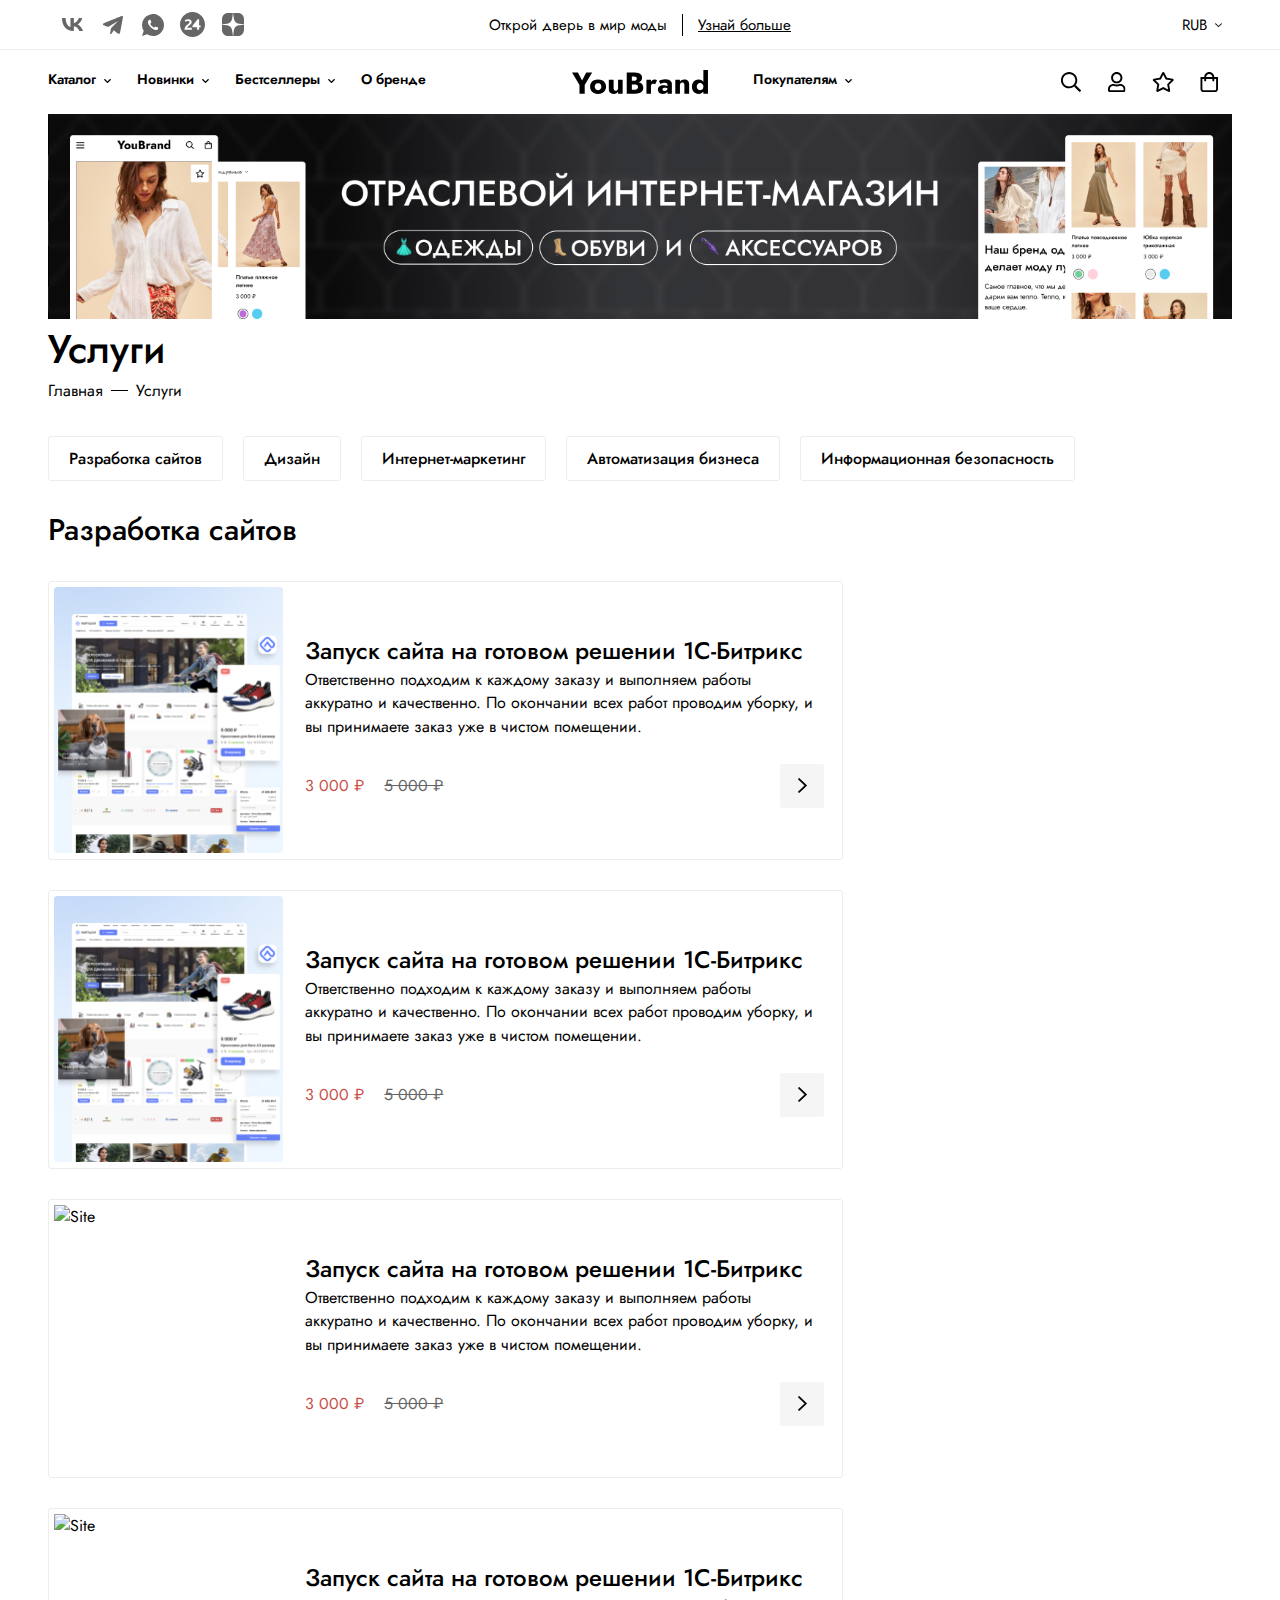
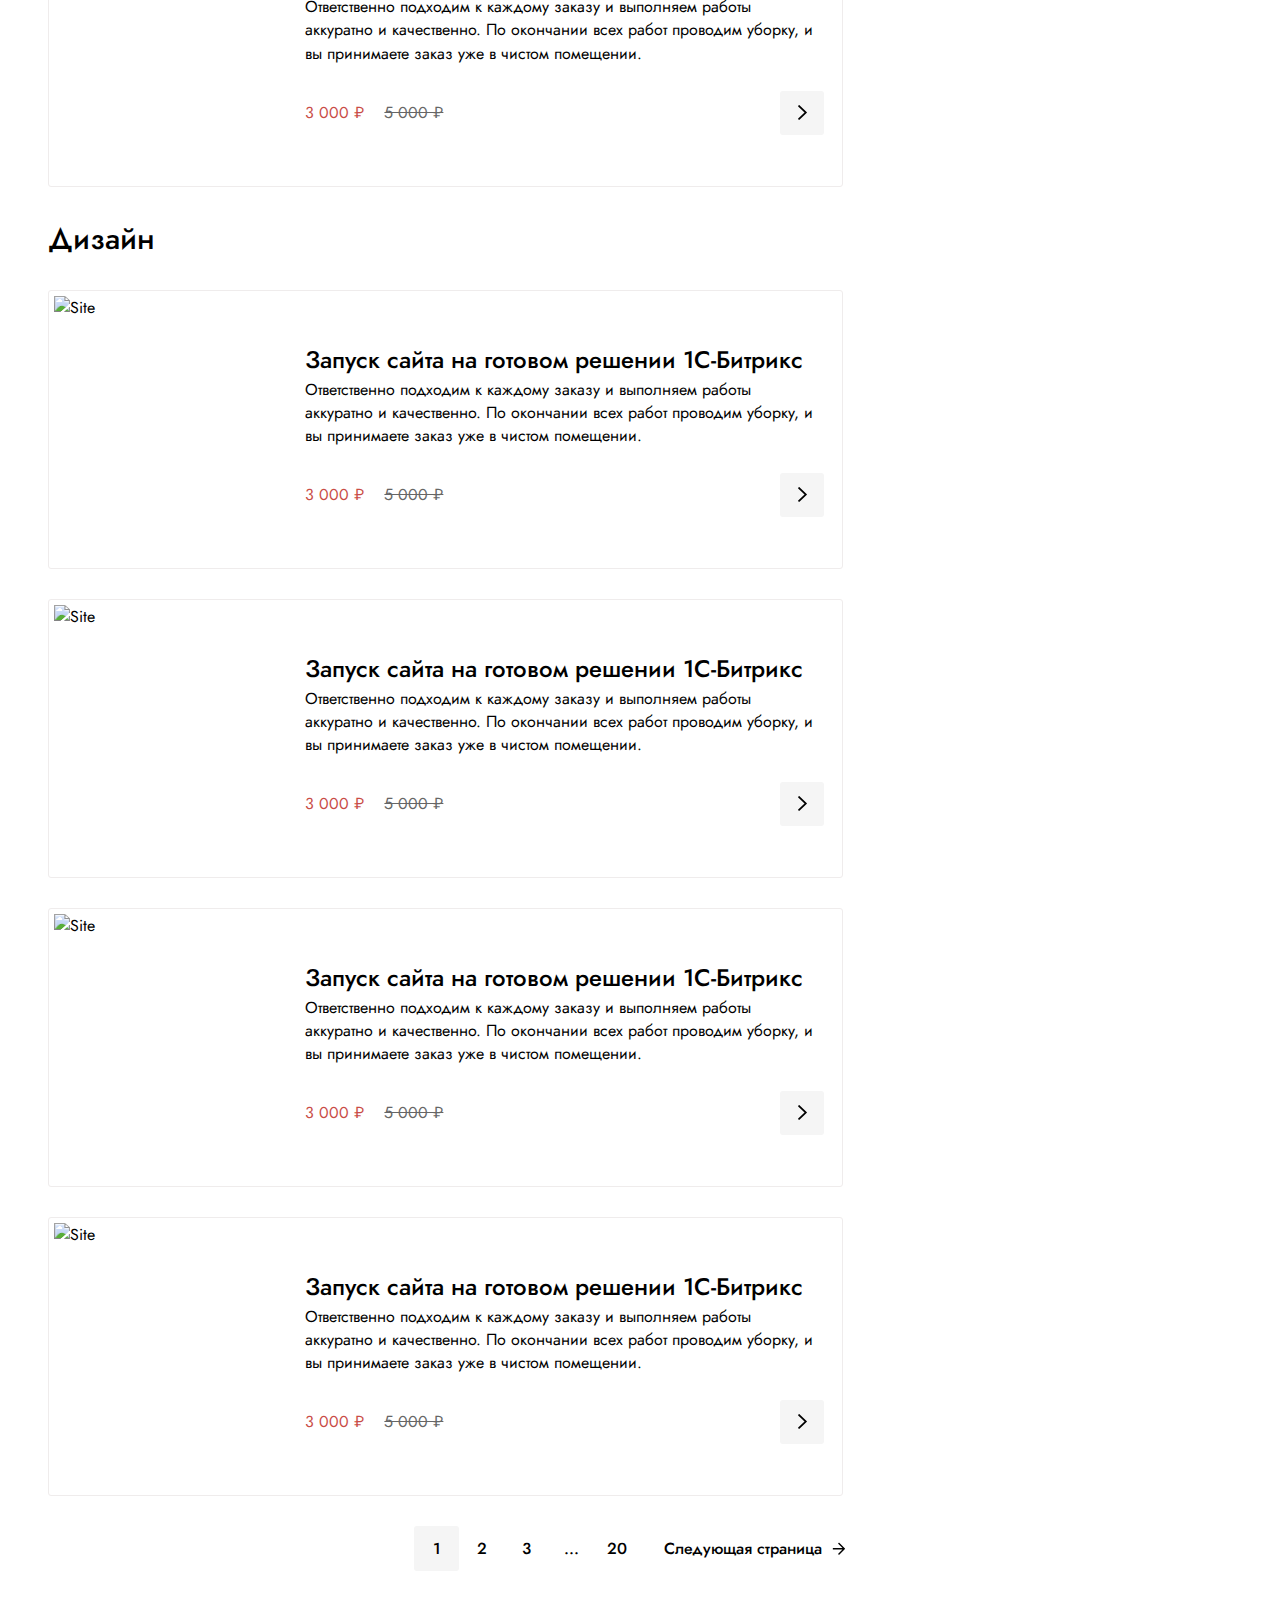
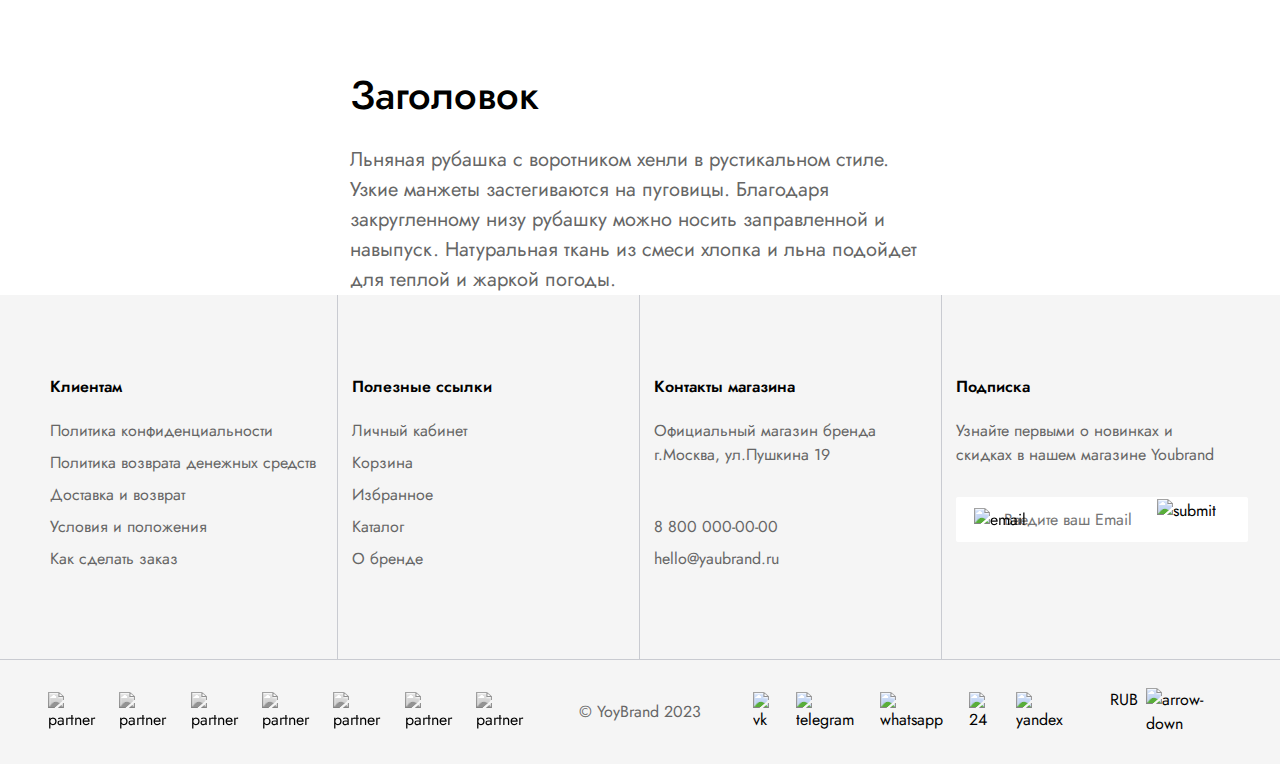
==== commit 3e98e2b4: "feat: add services grid" ====
--- a/services.html
+++ b/services.html
@@ -66,6 +66,11 @@
       rel="stylesheet"
       type="text/css"
       href="component/catalog-filters/catalog-filters.css"
+    />
+    <link
+      rel="stylesheet"
+      type="text/css"
+      href="component/servicesTextSection/servicesTextSection.css"
     />
 
     <!-- Footer components -->
@@ -5009,7 +5014,27 @@
         </div>
       </section>
 
-      <!-- component/services-filters -->
+      <!-- component/services-bottom-title -->
+      <section class="section section--brand-textSection">
+
+				<div class="container">
+
+						<div class="row justify-content-center">
+								<div class="col-12 col-md-10 col-xl-6 section--brand-textSection__textGroup">
+
+										<h2 class="h2 section--brand-textSection__textGroup-title">
+												Заголовок
+										</h2>
+
+										<div class="section--brand-textSection__textGroup-text">
+                      Льняная рубашка с воротником хенли в рустикальном стиле. Узкие манжеты застегиваются на пуговицы. Благодаря закругленному низу рубашку можно носить заправленной и навыпуск. Натуральная ткань из смеси хлопка и льна подойдет для теплой и жаркой погоды.
+										</div>
+								</div>
+						</div>
+
+				</div>
+
+		</section>
       
     </main>
 
--- a/component/servicesGrid/servicesGrid.css
+++ b/component/servicesGrid/servicesGrid.css
@@ -6,6 +6,10 @@
   .servicesGrid {
     padding-top: 40px;
   }
+}
+
+.container{
+  width: 100%;
 }
 
 .servicesGrid__header {
@@ -533,6 +537,10 @@
   color: #ffffff;
 }
 
+.services-banner__img{
+  width: 100%;
+}
+
 .servicesGrid-commonBlock__white-content-button {
   font-weight: 500;
   margin-top: 6px;
@@ -559,11 +567,12 @@
 
 .servicesGrid__wrapper-cards {
   display: grid;
-  grid-template-columns: repeat(2, 1fr);
+  grid-template-columns: repeat(auto-fit, minmax(650px, 1fr));
   gap: 30px;
 }
 
 .services__card {
+  max-width: 795px;
   display: flex;
   align-items: center;
   justify-content: space-between;
@@ -572,6 +581,8 @@
 }
 
 .services__card .card-image {
+  width: 230px;
+  height: 267px;
   margin: 5px 0 5px 5px;
 }
 
--- a/component/servicesTextSection/servicesTextSection.css
+++ b/component/servicesTextSection/servicesTextSection.css
@@ -0,0 +1,33 @@
+.section--brand-textSection__textGroup {
+    display: flex;
+    flex-direction: column;
+    gap: 18px;
+  }
+  
+  .section--brand-textSection__textGroup-title {
+    font-size: 40px;
+    font-weight: 500;
+  }
+  
+  .section--brand-textSection__textGroup-subtitle {
+    font-size: 30px;
+  }
+  
+  .section--brand-textSection__textGroup-text {
+    font-size: 20px;
+    color: #666666;
+  }
+  
+  @media screen and (max-width: 991px) {
+    .section--brand-textSection__textGroup-title {
+      font-size: 30px;
+    }
+  
+    .section--brand-textSection__textGroup-subtitle {
+      font-size: 18px;
+    }
+  
+    .section--brand-textSection__textGroup-text {
+      font-size: 16px;
+    }
+  }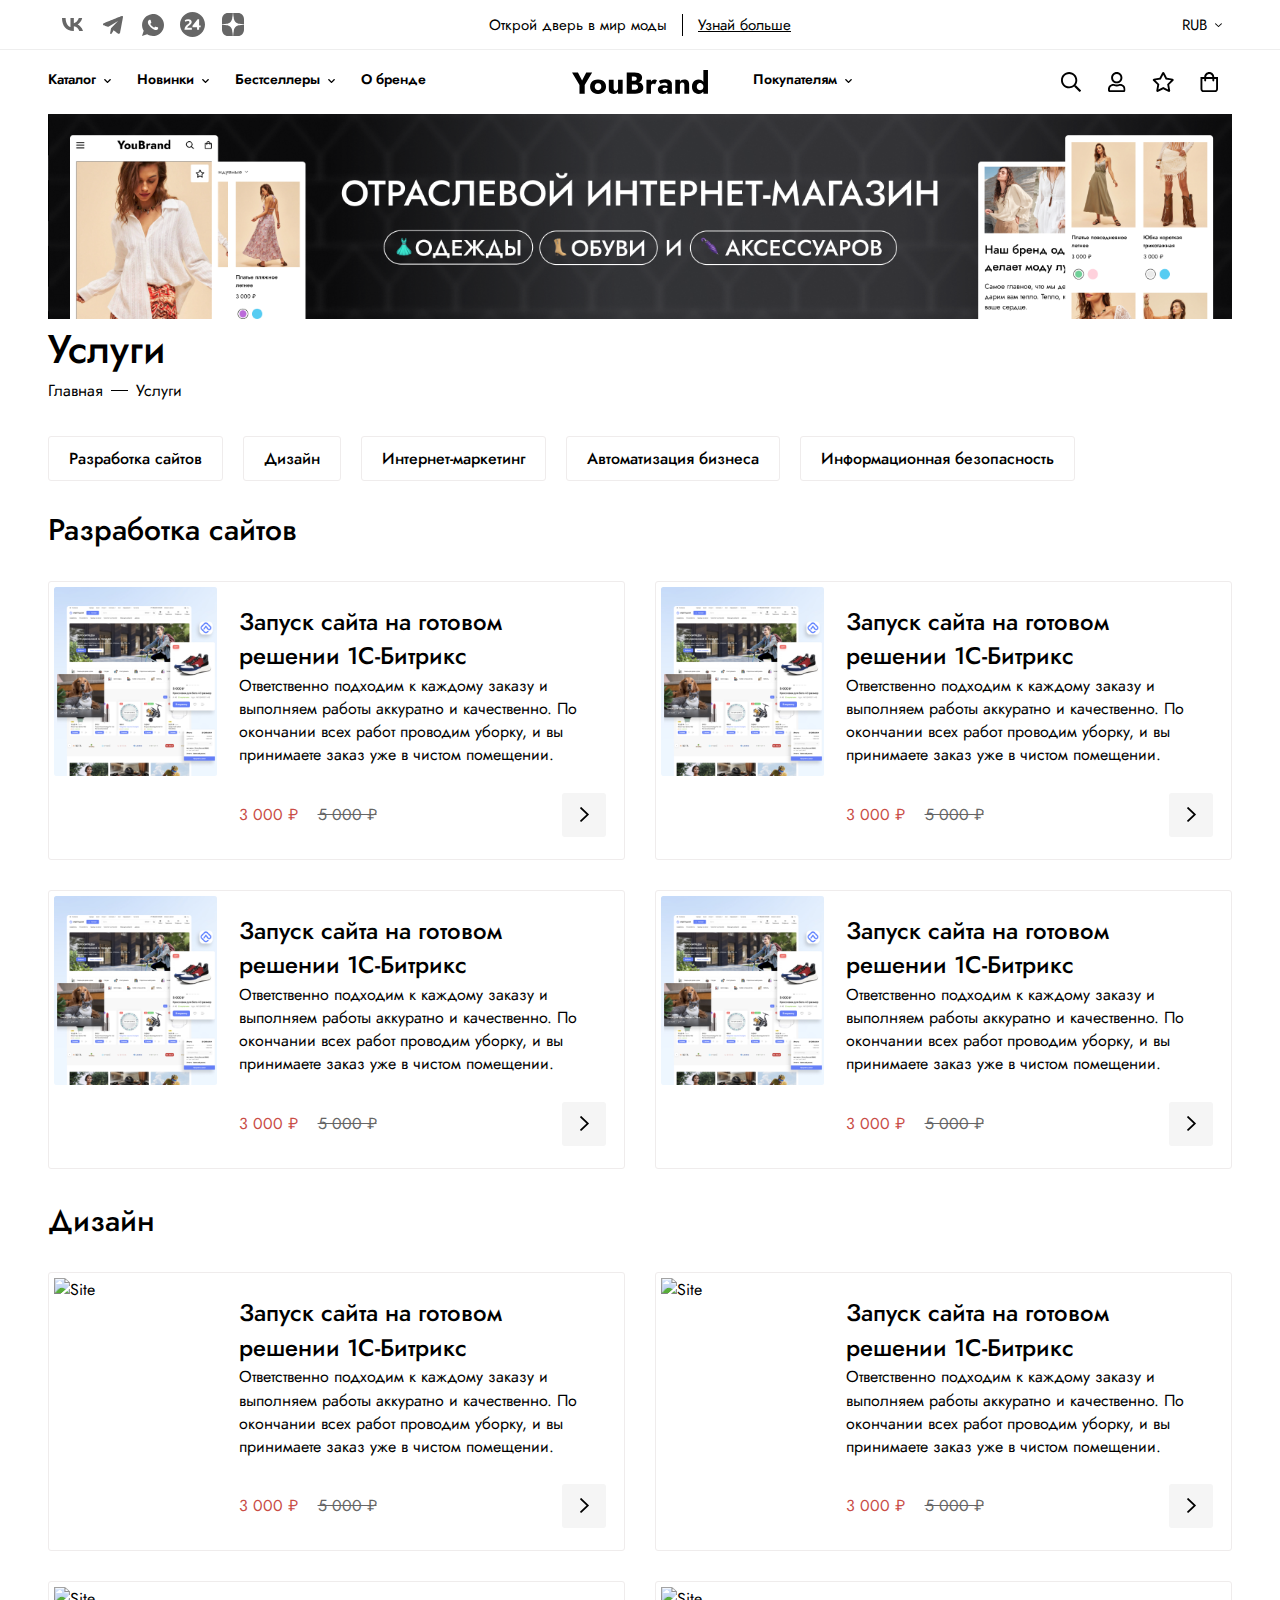
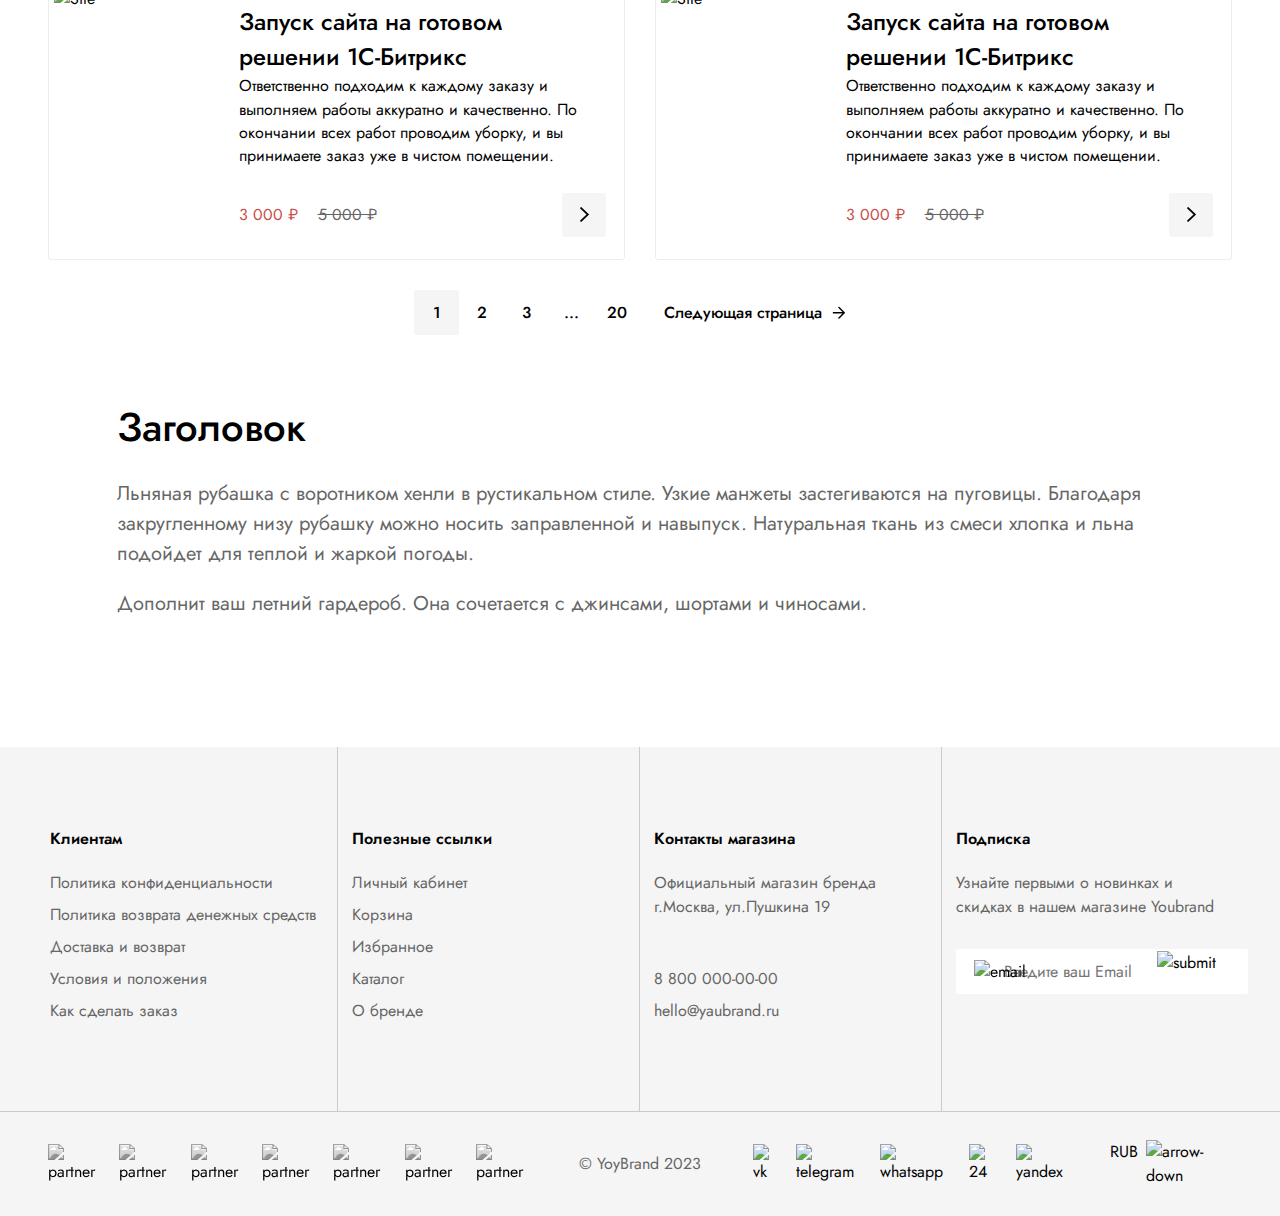
==== commit 4867298e: "feat: add a little media query" ====
--- a/services.html
+++ b/services.html
@@ -3732,7 +3732,7 @@
             </div>
           </div>
 
-          <!-- 4) About brand -->
+          <!-- 4) About services -->
           <div
             data-mobile-child="aboutBrand"
             class="headerMobilePopup__menu-child headerMobilePopup__hidden"
@@ -4634,39 +4634,55 @@
 
           <div class="servicesGrid__actions">
             <!-- Buttons -->
-            <button
-              class="servicesGrid-commonBlock__white-content-button"
-              type="submit"
+            <a href="#dev"
+              ><button
+                class="servicesGrid-commonBlock__white-content-button"
+                type="submit"
+              >
+                Разработка сайтов
+              </button></a
             >
-              Разработка сайтов
-            </button>
-            <button
-              class="servicesGrid-commonBlock__white-content-button"
-              type="submit"
+
+            <a href="#design"
+              ><button
+                class="servicesGrid-commonBlock__white-content-button"
+                type="submit"
+              >
+                Дизайн
+              </button></a
             >
-              Дизайн
-            </button>
-            <button
-              class="servicesGrid-commonBlock__white-content-button"
-              type="submit"
+
+            <a href="#marketing"
+              ><button
+                class="servicesGrid-commonBlock__white-content-button"
+                type="submit"
+              >
+                Интернет-маркетинг
+              </button></a
             >
-              Интернет-маркетинг
-            </button>
-            <button
-              class="servicesGrid-commonBlock__white-content-button"
-              type="submit"
-            >
-              Автоматизация бизнеса
-            </button>
-            <button
-              class="servicesGrid-commonBlock__white-content-button"
-              type="submit"
-            >
-              Информационная безопасность
-            </button>
+
+            <a href="#autoBis">
+              <button
+                class="servicesGrid-commonBlock__white-content-button"
+                type="submit"
+              >
+                Автоматизация бизнеса
+              </button>
+            </a>
+
+            <a href="#security">
+              <button
+                class="servicesGrid-commonBlock__white-content-button"
+                type="submit"
+              >
+                Информационная безопасность
+              </button>
+            </a>
+            <a name="dev"></a>
           </div>
 
           <div class="servicesGrid__wrapper">
+            
             <div class="servicesGrid__wrapper-title">Разработка сайтов</div>
             <div class="servicesGrid__wrapper-cards">
               <div class="services__card">
@@ -4745,7 +4761,7 @@
                 </div>
               </div>
 
-			  <div class="services__card">
+              <div class="services__card">
                 <div class="card-image">
                   <img
                     data-src="img/pages/services/servicesCatalogImg.png"
@@ -4783,7 +4799,7 @@
                 </div>
               </div>
 
-			  <div class="services__card">
+              <div class="services__card">
                 <div class="card-image">
                   <img
                     data-src="img/pages/services/servicesCatalogImg.png"
@@ -4816,13 +4832,12 @@
                         alt="arrow"
                         class="arrow__btn-white"
                       />
-                    </div>
-                  </div>
-                </div>
-              </div>
-
-            </div>
-			<div class="servicesGrid__wrapper-title">Дизайн</div>
+                    </div></div><a name="design"></a>
+                  </div>
+                </div>
+              </div>
+            
+            <div class="servicesGrid__wrapper-title">Дизайн</div>
             <div class="servicesGrid__wrapper-cards">
               <div class="services__card">
                 <div class="card-image">
@@ -4900,7 +4915,7 @@
                 </div>
               </div>
 
-			  <div class="services__card">
+              <div class="services__card">
                 <div class="card-image">
                   <img
                     data-src="img/pages/services/servicesCatalogImg.png"
@@ -4938,7 +4953,7 @@
                 </div>
               </div>
 
-			  <div class="services__card">
+              <div class="services__card">
                 <div class="card-image">
                   <img
                     data-src="img/pages/services/servicesCatalogImg.png"
@@ -4975,7 +4990,6 @@
                   </div>
                 </div>
               </div>
-			  
             </div>
             <!-- Products loading from .json -->
           </div>
@@ -5015,27 +5029,30 @@
       </section>
 
       <!-- component/services-bottom-title -->
-      <section class="section section--brand-textSection">
-
-				<div class="container">
-
-						<div class="row justify-content-center">
-								<div class="col-12 col-md-10 col-xl-6 section--brand-textSection__textGroup">
-
-										<h2 class="h2 section--brand-textSection__textGroup-title">
-												Заголовок
-										</h2>
-
-										<div class="section--brand-textSection__textGroup-text">
-                      Льняная рубашка с воротником хенли в рустикальном стиле. Узкие манжеты застегиваются на пуговицы. Благодаря закругленному низу рубашку можно носить заправленной и навыпуск. Натуральная ткань из смеси хлопка и льна подойдет для теплой и жаркой погоды.
-										</div>
-								</div>
-						</div>
-
-				</div>
-
-		</section>
-      
+      <section class="section section--services-textSection">
+        <div class="container">
+          <div class="row justify-content-center">
+            <div
+              class="col-12 col-md-10 col-xl-6 section--services-textSection__textGroup"
+            >
+              <h2 class="h2 section--services-textSection__textGroup-title">
+                Заголовок
+              </h2>
+
+              <div class="section--services-textSection__textGroup-text">
+                Льняная рубашка с воротником хенли в рустикальном стиле. Узкие
+                манжеты застегиваются на пуговицы. Благодаря закругленному низу
+                рубашку можно носить заправленной и навыпуск. Натуральная ткань
+                из смеси хлопка и льна подойдет для теплой и жаркой погоды.
+              </div>
+              <div class="section--services-textSection__textGroup-text">
+                Дополнит ваш летний гардероб. Она сочетается с джинсами, шортами
+                и чиносами.
+              </div>
+            </div>
+          </div>
+        </div>
+      </section>
     </main>
 
     <footer>
--- a/component/servicesGrid/servicesGrid.css
+++ b/component/servicesGrid/servicesGrid.css
@@ -567,7 +567,7 @@
 
 .servicesGrid__wrapper-cards {
   display: grid;
-  grid-template-columns: repeat(auto-fit, minmax(650px, 1fr));
+  grid-template-columns: repeat(auto-fit, minmax(500px, 1fr));
   gap: 30px;
 }
 
@@ -654,6 +654,22 @@
 
 .prices__btn:hover .arrow__btn-white{
     display: block;
+}
+
+@media (max-width: 1127px) {
+  .services__card{
+    flex-direction: column;
+  }
+  .services__card .card-image{
+    width: 100%;
+    margin: 5px 5px 0 5px;
+  }
+  .services__card .card-info{
+    width: auto;
+  }
+  .servicesGrid__wrapper-cards{
+    grid-template-columns: repeat(auto-fit, minmax(321px, 1fr));
+  }
 }
 
 /* ----- services.html ----- */
@@ -828,7 +844,7 @@
 /* ----- Pagination Box -----*/
 
 .servicesGrid__paginationBox {
-  margin-bottom: 100px;
+  margin-bottom: 68px;
   display: flex;
   justify-content: center;
   align-items: center;
--- a/component/servicesTextSection/servicesTextSection.css
+++ b/component/servicesTextSection/servicesTextSection.css
@@ -1,33 +1,35 @@
-.section--brand-textSection__textGroup {
+.section--services-textSection__textGroup {
     display: flex;
     flex-direction: column;
-    gap: 18px;
+    gap: 20px;
+    min-width: 1070px;
+    margin-bottom: 128px;
   }
   
-  .section--brand-textSection__textGroup-title {
+  .section--services-textSection__textGroup-title {
     font-size: 40px;
     font-weight: 500;
   }
   
-  .section--brand-textSection__textGroup-subtitle {
+  .section--services-textSection__textGroup-subtitle {
     font-size: 30px;
   }
   
-  .section--brand-textSection__textGroup-text {
+  .section--services-textSection__textGroup-text {
     font-size: 20px;
     color: #666666;
   }
   
   @media screen and (max-width: 991px) {
-    .section--brand-textSection__textGroup-title {
+    .section--services-textSection__textGroup-title {
       font-size: 30px;
     }
   
-    .section--brand-textSection__textGroup-subtitle {
+    .section--services-textSection__textGroup-subtitle {
       font-size: 18px;
     }
   
-    .section--brand-textSection__textGroup-text {
+    .section--services-textSection__textGroup-text {
       font-size: 16px;
     }
   }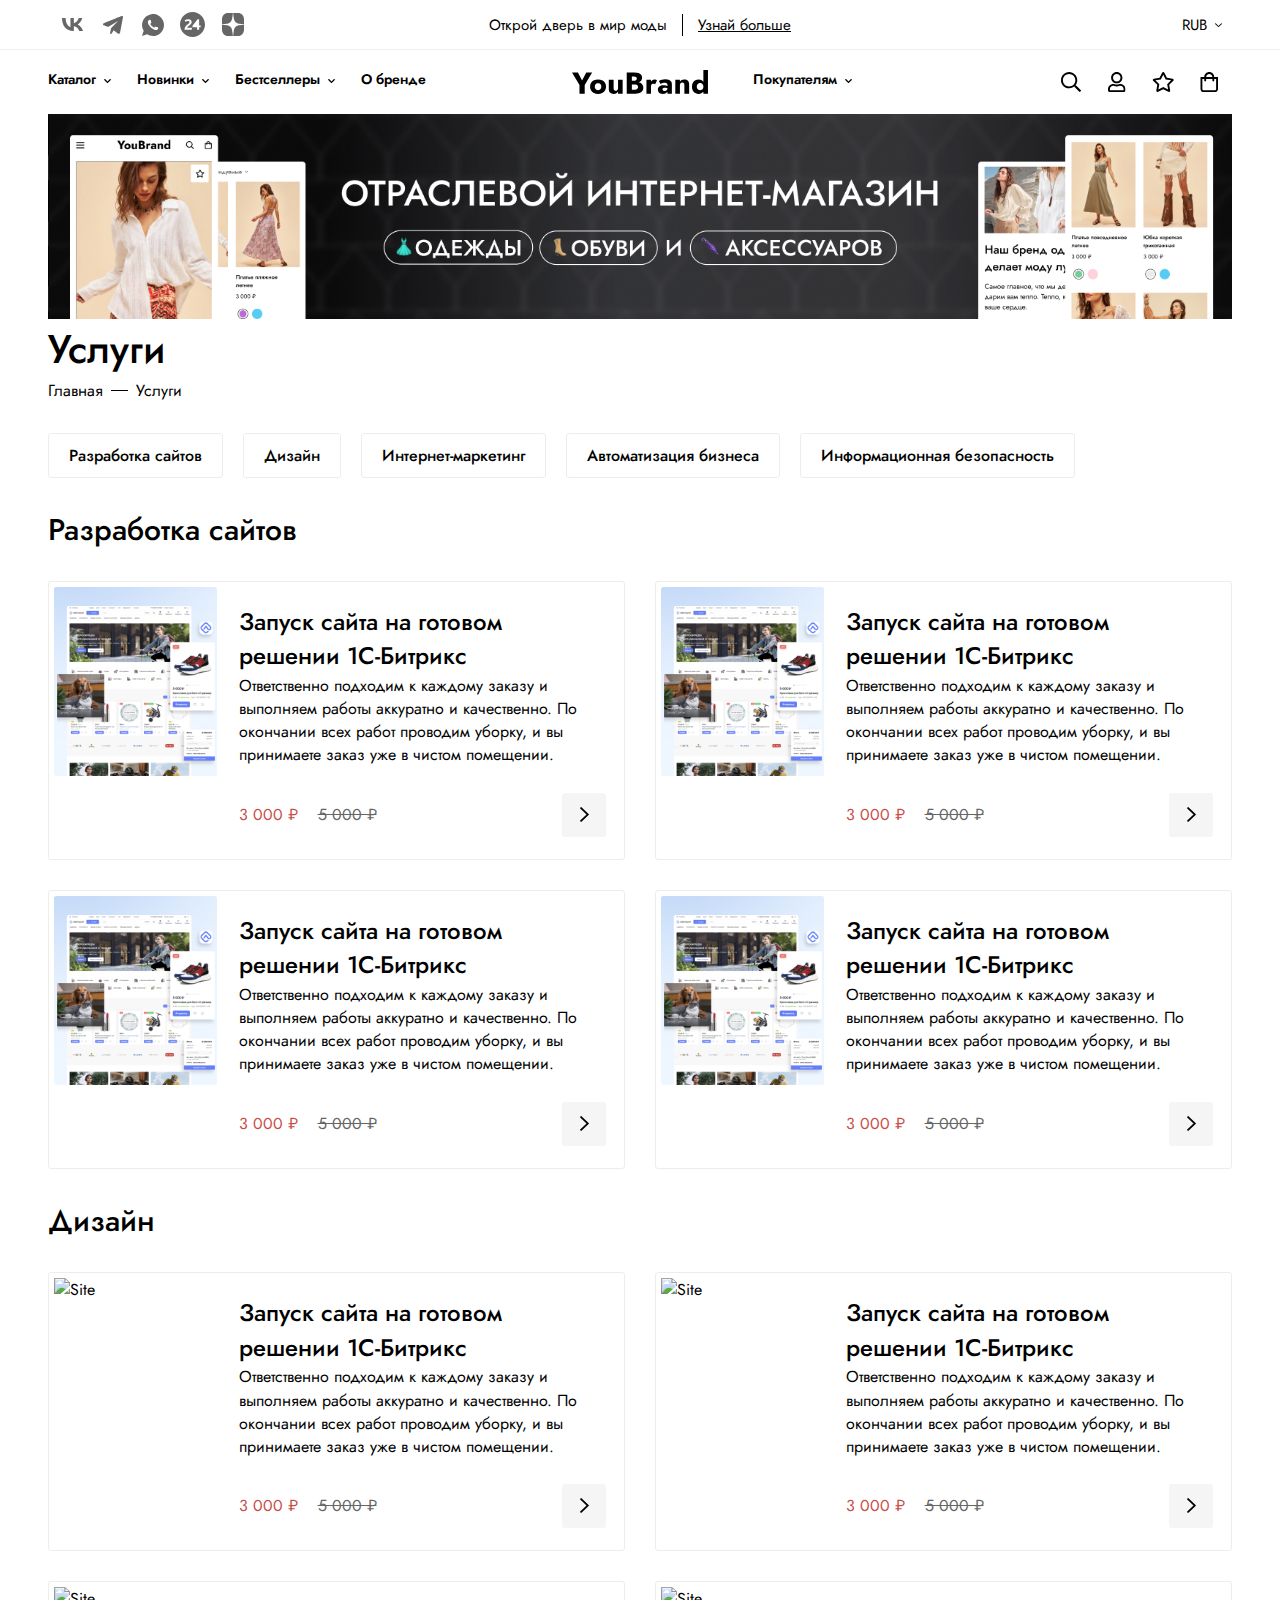
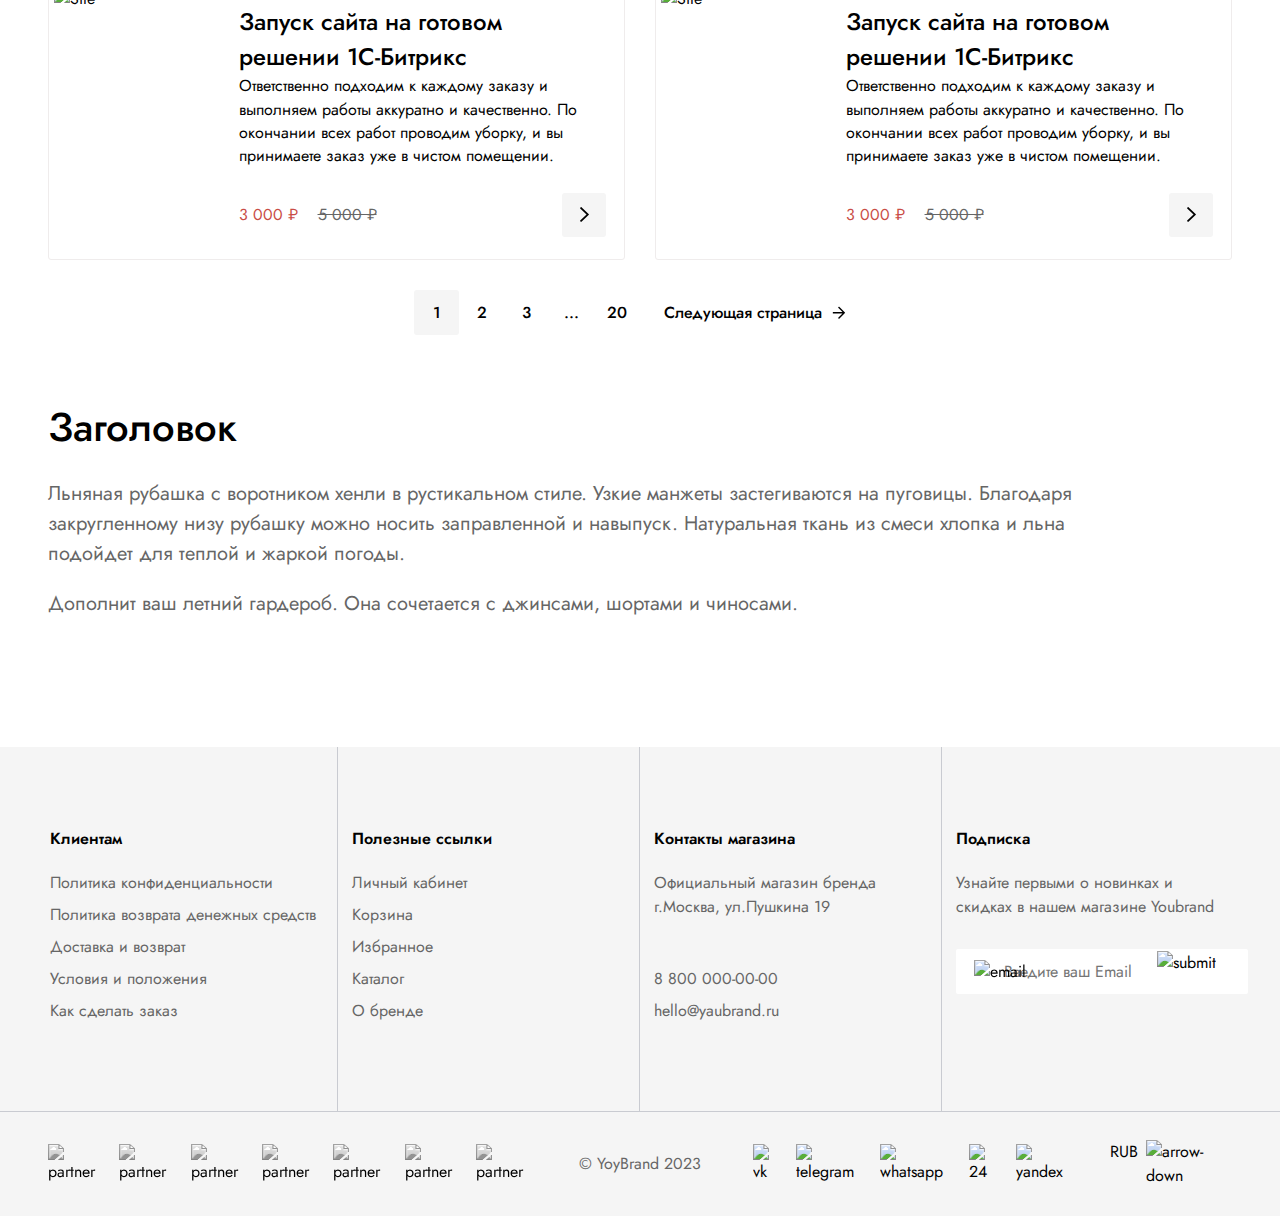
==== commit 08aacb59: "feat: add features" ====
--- a/services.html
+++ b/services.html
@@ -5031,7 +5031,6 @@
       <!-- component/services-bottom-title -->
       <section class="section section--services-textSection">
         <div class="container">
-          <div class="row justify-content-center">
             <div
               class="col-12 col-md-10 col-xl-6 section--services-textSection__textGroup"
             >
@@ -5049,7 +5048,6 @@
                 Дополнит ваш летний гардероб. Она сочетается с джинсами, шортами
                 и чиносами.
               </div>
-            </div>
           </div>
         </div>
       </section>
--- a/component/servicesGrid/servicesGrid.css
+++ b/component/servicesGrid/servicesGrid.css
@@ -543,7 +543,6 @@
 
 .servicesGrid-commonBlock__white-content-button {
   font-weight: 500;
-  margin-top: 6px;
   border-radius: 3px;
   border: 1px solid rgba(239, 236, 236, 1);
   outline: none;
@@ -721,8 +720,9 @@
   display: flex;
   justify-content: flex-start;
   align-items: center;
+  flex-wrap: wrap;
   gap: 20px;
-  height: 45px;
+  height: 100%;
   margin-top: 30px;
 }
 
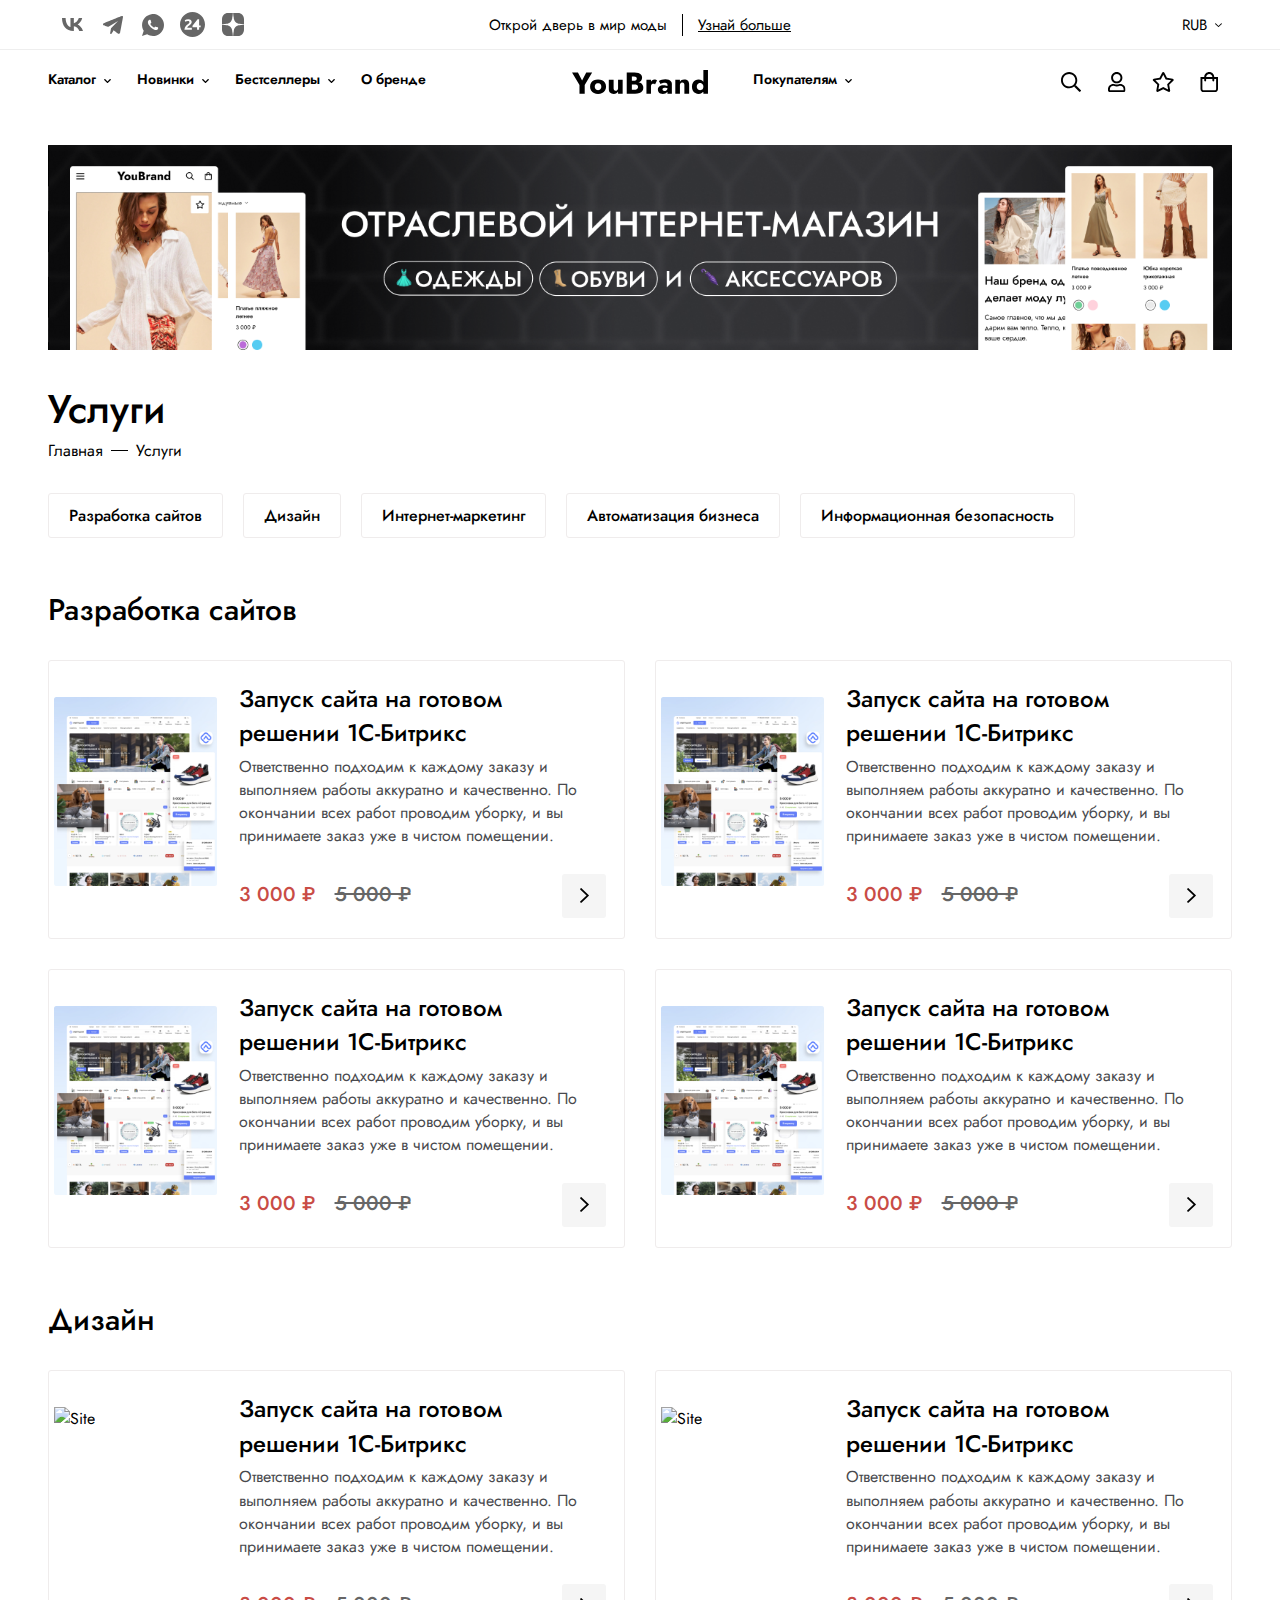
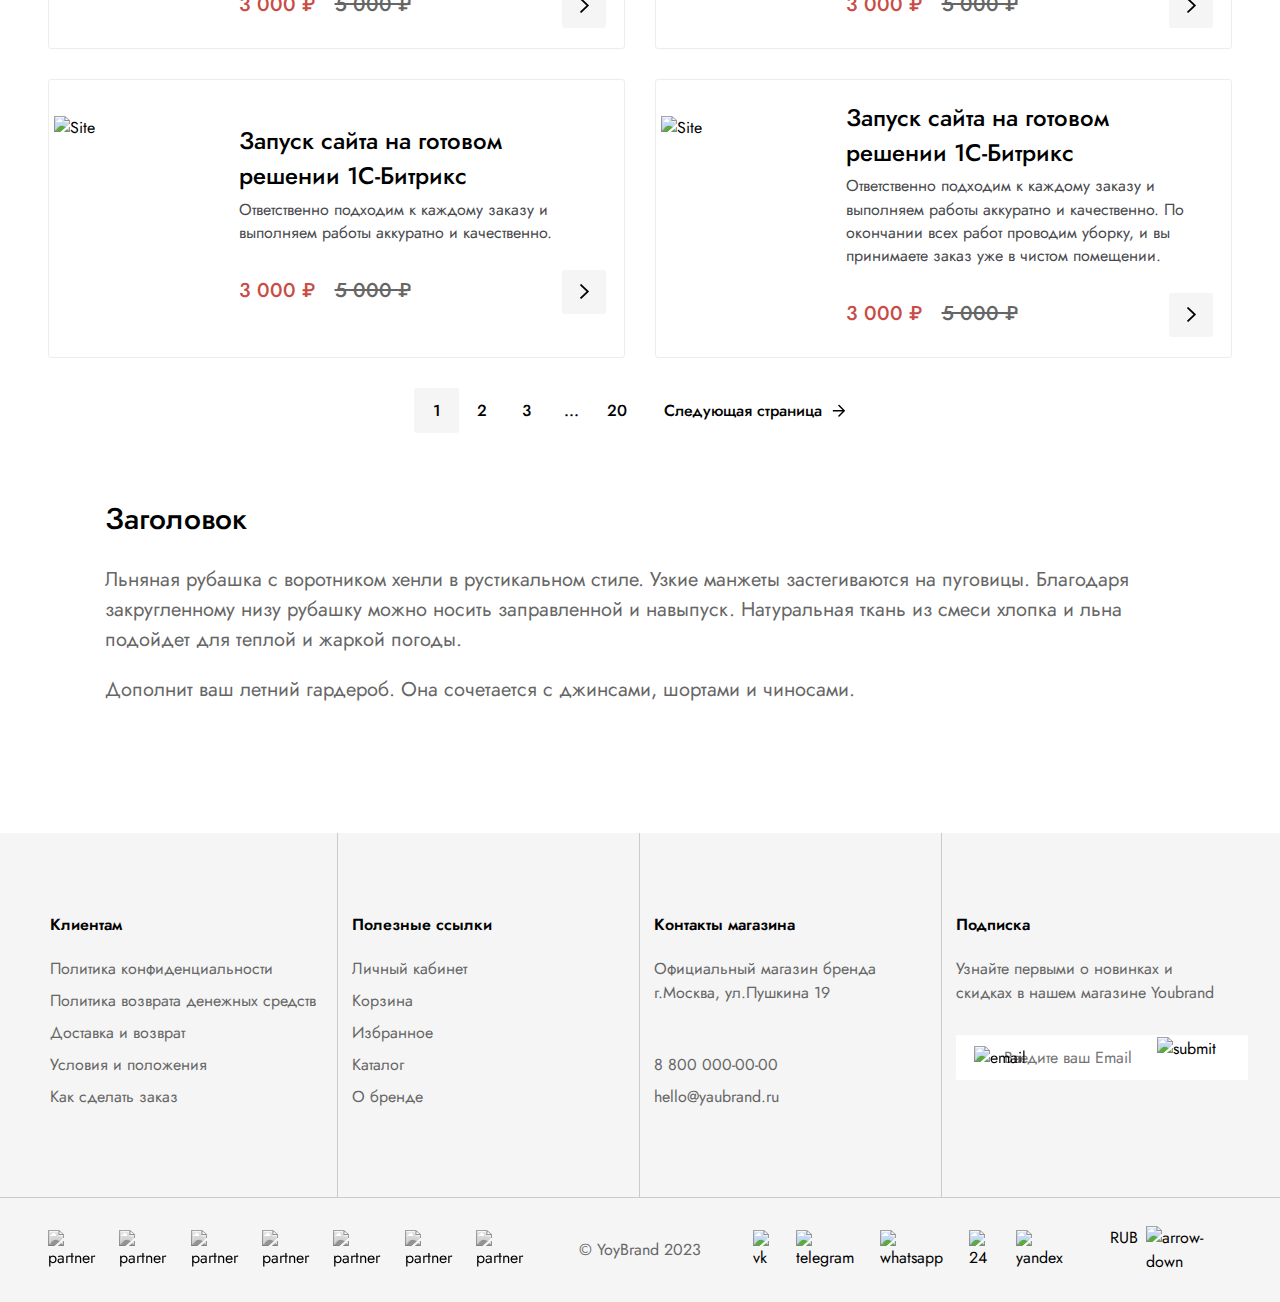
==== commit 6d983f2d: "feat: ready-made page of services with adaptation" ====
--- a/services.html
+++ b/services.html
@@ -4608,8 +4608,8 @@
             alt="banner"
             class="d-none d-sm-block b-lazy services-banner__img"
           />
-          <!-- <img data-src="img/pages/services/banner-mobile.jpg" alt="banner"
-								 class="d-block d-sm-none b-lazy services-bannerMobile__img"> -->
+          <img data-src="img/pages/services/banner-small.png" alt="banner-small"
+								 class="d-block d-sm-none b-lazy services-bannerMobile__img">
         </div>
       </section>
 
@@ -4690,7 +4690,7 @@
                   <img
                     data-src="img/pages/services/servicesCatalogImg.png"
                     alt="Site"
-                    class="d-none d-sm-block b-lazy services-banner__img"
+                    class="b-lazy services-banner__img"
                   />
                 </div>
                 <div class="card-info">
@@ -4728,7 +4728,7 @@
                   <img
                     data-src="img/pages/services/servicesCatalogImg.png"
                     alt="Site"
-                    class="d-none d-sm-block b-lazy services-banner__img"
+                    class="b-lazy services-banner__img"
                   />
                 </div>
                 <div class="card-info">
@@ -4766,7 +4766,7 @@
                   <img
                     data-src="img/pages/services/servicesCatalogImg.png"
                     alt="Site"
-                    class="d-none d-sm-block b-lazy services-banner__img"
+                    class="b-lazy services-banner__img"
                   />
                 </div>
                 <div class="card-info">
@@ -4804,7 +4804,7 @@
                   <img
                     data-src="img/pages/services/servicesCatalogImg.png"
                     alt="Site"
-                    class="d-none d-sm-block b-lazy services-banner__img"
+                    class="b-lazy services-banner__img"
                   />
                 </div>
                 <div class="card-info">
@@ -4844,7 +4844,7 @@
                   <img
                     data-src="img/pages/services/servicesCatalogImg.png"
                     alt="Site"
-                    class="d-none d-sm-block b-lazy services-banner__img"
+                    class="b-lazy services-banner__img"
                   />
                 </div>
                 <div class="card-info">
@@ -4882,7 +4882,7 @@
                   <img
                     data-src="img/pages/services/servicesCatalogImg.png"
                     alt="Site"
-                    class="d-none d-sm-block b-lazy services-banner__img"
+                    class="b-lazy services-banner__img"
                   />
                 </div>
                 <div class="card-info">
@@ -4920,7 +4920,7 @@
                   <img
                     data-src="img/pages/services/servicesCatalogImg.png"
                     alt="Site"
-                    class="d-none d-sm-block b-lazy services-banner__img"
+                    class="b-lazy services-banner__img"
                   />
                 </div>
                 <div class="card-info">
@@ -4929,8 +4929,7 @@
                   </div>
                   <div class="card-info__discription">
                     Ответственно подходим к каждому заказу и выполняем работы
-                    аккуратно и качественно. По окончании всех работ проводим
-                    уборку, и вы принимаете заказ уже в чистом помещении.
+                    аккуратно и качественно.
                   </div>
                   <div class="card-info__prices">
                     <div>
@@ -4958,7 +4957,7 @@
                   <img
                     data-src="img/pages/services/servicesCatalogImg.png"
                     alt="Site"
-                    class="d-none d-sm-block b-lazy services-banner__img"
+                    class="b-lazy services-banner__img"
                   />
                 </div>
                 <div class="card-info">
@@ -5032,7 +5031,7 @@
       <section class="section section--services-textSection">
         <div class="container">
             <div
-              class="col-12 col-md-10 col-xl-6 section--services-textSection__textGroup"
+              class="section--services-textSection__textGroup"
             >
               <h2 class="h2 section--services-textSection__textGroup-title">
                 Заголовок
--- a/component/servicesGrid/servicesGrid.css
+++ b/component/servicesGrid/servicesGrid.css
@@ -1,543 +1,13 @@
-.servicesGrid {
-  padding-top: 100px;
-}
-
-@media screen and (max-width: 576px) {
-  .servicesGrid {
-    padding-top: 40px;
-  }
-}
-
-.container{
+.container {
   width: 100%;
 }
 
-.servicesGrid__header {
-  display: flex;
-  font-size: 40px;
-  justify-content: center;
-  margin-bottom: 40px;
-}
-
-.servicesGrid__header-text {
-  color: #c9cbd1;
-  font-weight: 400;
-  margin-right: 32px;
-  font-size: 32px;
-}
-
-@media screen and (max-width: 991px) {
-  .servicesGrid__header-text {
-    margin-right: 20px;
-  }
-}
-
-.servicesGrid__header-select {
-  display: flex;
-  align-items: center;
-  cursor: pointer;
-  border-bottom: 2px solid black;
-  position: relative;
-}
-
-.servicesGrid__header-select-text {
-  font-weight: 500;
-  margin-right: 20px;
-  font-size: 32px;
-}
-
-@media screen and (max-width: 991px) {
-  .servicesGrid__header-text {
-    font-size: 25px;
-  }
-
-  .servicesGrid__header-select-text {
-    font-size: 25px;
-  }
-}
-
-@media screen and (max-width: 400px) {
-  .servicesGrid__header-text {
-    font-size: 20px;
-    margin-right: 10px;
-  }
-
-  .servicesGrid__header-select-text {
-    font-size: 20px;
-    margin-right: 10px;
-  }
-}
-
-.servicesGrid__header-select-icon {
-  max-width: 15px;
-  transition: all 0.2s ease-in-out;
-}
-
-.servicesGrid__header-select-dropdownMenu {
-  position: absolute;
-  list-style-type: none;
-  padding: 24px;
-  margin: 0;
-  background-color: white;
-  border-radius: 2px;
-  box-shadow: 0 29px 45px rgba(164, 164, 164, 0.2);
-  z-index: 1000;
-  top: 59px;
-  transition: all 0.2s ease-in-out;
-  display: flex;
-  flex-direction: column;
-  gap: 16px;
-  font-size: 32px;
-}
-
-@media screen and (max-width: 991px) {
-  .servicesGrid__header-select-dropdownMenu {
-    font-size: 25px;
-  }
-}
-
-@media screen and (max-width: 400px) {
-  .servicesGrid__header-select-dropdownMenu {
-    font-size: 20px;
-    padding: 12px;
-  }
-}
-
-.servicesGrid__header-select-dropdownMenu-item {
-  color: #c9cbd1;
-}
-
-.servicesGrid__header-select-dropdownMenu-item:hover {
-  color: black;
-}
-
-.hidden {
-  opacity: 0;
-  pointer-events: none;
-}
-
-.servicesGrid__wrapper {
-  display: flex;
-  flex-direction: column;
-  gap: 30px;
-  margin: 30px auto;
-}
-
-@media screen and (max-width: 576px) {
-  .servicesGrid__wrapper {
-    margin-bottom: 30px;
-  }
-}
-
-.servicesGrid__wrapper-item {
-  display: flex;
-  flex-direction: column;
-  gap: 15px;
-  cursor: pointer;
-  padding: 15px 15px 35px 15px;
-  box-shadow: none;
-  transition: all 0.2s ease-in-out;
-  position: relative;
-  width: 25%;
-}
-
-@media screen and (max-width: 991px) {
-  .servicesGrid__wrapper-item {
-    width: 50%;
-  }
-}
-
-@media screen and (max-width: 576px) {
-  .servicesGrid__wrapper-item {
-    padding: 10px 10px 15px 10px;
-  }
-}
-
-.servicesGrid__wrapper-item:hover {
-  box-shadow: 0 29px 45px rgba(164, 164, 164, 0.2);
-}
-
-.servicesGrid__wrapper-item-imgWrapper {
-  position: relative;
-}
-
-.servicesGrid__wrapper-item-imgWrapper-defaultImg {
+.services-banner__img {
   width: 100%;
-}
-
-.servicesGrid__wrapper-item-imgWrapper-hoverImg {
-  width: 100%;
-  position: absolute;
-  top: 0;
-  left: 0;
-  opacity: 0;
-  transition: all 0.2s ease-in-out;
-}
-
-.servicesGrid__wrapper-item:hover
-  .servicesGrid__wrapper-item-imgWrapper-hoverImg {
-  opacity: 1;
-}
-
-.servicesGrid__wrapper-item:hover .servicesGrid__wrapper-item-offerBox {
-  opacity: 0;
-}
-
-.servicesGrid__wrapper-item-button {
-  position: absolute;
-  bottom: 23px;
-  left: 50%;
-  transform: translateX(-50%);
-  border: none;
-  background-color: #ffffff;
-  padding: 10px 0;
-  max-width: calc(100% - 30px);
-  width: 100%;
-  border-radius: 3px;
-  opacity: 1;
-  font-weight: 500;
-  transition: all 0.2s ease-in-out;
-  color: black;
-}
-
-.servicesGrid__wrapper-item-button:hover {
-  background-color: #000000;
-  color: #ffffff;
-  transform: translateX(-50%) scale(1.05);
-}
-
-@media screen and (max-width: 576px) {
-  .servicesGrid__wrapper-item-button {
-    font-size: 14px;
-    max-width: calc(100% - 20px);
-  }
-}
-
-.servicesGrid__wrapper-item-favoriteIconWrapper {
-  position: absolute;
-  top: 15px;
-  right: 15px;
-  opacity: 0;
-  transition: all 0.2s ease-in-out;
-}
-
-@media screen and (max-width: 576px) {
-  .servicesGrid__wrapper-item-favoriteIconWrapper {
-    top: 10px;
-    right: 10px;
-  }
-
-  .servicesGrid__wrapper-item-favoriteIconWrapper-icon {
-    width: 30px;
-  }
-}
-
-.servicesGrid__wrapper-item-favoriteIconWrapper:hover
-  .servicesGrid__wrapper-item-favoriteIconWrapper-icon {
-  filter: invert(1);
-}
-
-.servicesGrid__wrapper-item:hover
-  .servicesGrid__wrapper-item-favoriteIconWrapper {
-  opacity: 1;
-}
-
-.servicesGrid__wrapper-item:hover .servicesGrid__wrapper-item-button {
-  opacity: 1;
-}
-
-.servicesGrid__wrapper-item-favoriteIcon:hover {
-  transform: scale(1.05);
-}
-
-.servicesGrid__wrapper-item-favoriteIconWrapper-tooltip {
-  opacity: 0;
-  padding: 5px 11px;
-  background-color: black;
-  color: white;
-  text-align: center;
-  border-radius: 4px;
-  pointer-events: none;
-  transition: all 0.2s ease-in-out;
-  position: absolute;
-  left: 50%;
-  transform: translateX(-50%);
-  z-index: 1;
-  width: 120px;
-  top: 55px;
-}
-
-.servicesGrid__wrapper-item-favoriteIconWrapper-tooltip:after {
-  content: "";
-  position: absolute;
-  top: -11px;
-  left: 50%;
-  transform: translateX(-50%);
-  height: 11px;
-  border-left: 7px solid transparent;
-  border-right: 7px solid transparent;
-  border-bottom: 7px solid black;
-}
-
-.servicesGrid__wrapper-item-favoriteIconWrapper:hover
-  .servicesGrid__wrapper-item-favoriteIconWrapper-tooltip {
-  opacity: 1;
-}
-
-/* ----- favorites page star icon ----- */
-.servicesGrid__wrapper-item-favoriteIconWrapper--favoritesPage {
-  opacity: 1;
-  filter: invert(1);
-}
-
-.servicesGrid__wrapper-item-favoriteIconWrapper--favoritesPage:hover
-  .servicesGrid__wrapper-item-favoriteIconWrapper-icon {
-  filter: invert(0);
-}
-
-.servicesGrid__wrapper-item-favoriteIconWrapper--favoritesPage
-  .servicesGrid__wrapper-item-favoriteIconWrapper-tooltip {
-  filter: invert(1);
-}
-
-.servicesGrid__wrapper-item-offerBox {
-  position: absolute;
-  top: 15px;
-  left: 15px;
-  display: flex;
-  flex-wrap: wrap;
-  padding-right: 10px;
-  gap: 10px;
-  font-size: 12px;
-  opacity: 1;
-  transition: all 0.2s ease-in-out;
-  width: calc(100% - 70px);
-}
-
-@media screen and (max-width: 576px) {
-  .servicesGrid__wrapper-item-offerBox {
-    top: 10px;
-    left: 10px;
-    gap: 5px;
-    font-size: 10px;
-  }
-}
-
-@media screen and (max-width: 380px) {
-  .servicesGrid__wrapper-item-offerBox {
-    width: calc(100% - 40px);
-  }
-}
-
-.servicesGrid__wrapper-item-offerBox-green,
-.servicesGrid__wrapper-item-offerBox-yellow,
-.servicesGrid__wrapper-item-offerBox-red {
-  padding: 0 10px;
-  border-radius: 2px;
-  text-align: center;
-  color: white;
-}
-
-@media screen and (max-width: 576px) {
-  .servicesGrid__wrapper-item-offerBox-green,
-  .servicesGrid__wrapper-item-offerBox-yellow,
-  .servicesGrid__wrapper-item-offerBox-red {
-    padding: 0 3px;
-    font-size: 10px;
-  }
-}
-
-.servicesGrid__wrapper-item-offerBox-green {
-  background-color: #27ae60;
-}
-
-.servicesGrid__wrapper-item-offerBox-yellow {
-  background-color: #f2994a;
-}
-
-.servicesGrid__wrapper-item-offerBox-red {
-  background-color: #c94c46;
-}
-
-.servicesGrid__wrapper-item-info-title {
-  font-weight: 500;
-  font-size: 24px;
-  margin-bottom: 8px;
-}
-
-@media screen and (max-width: 1500px) {
-  .servicesGrid__wrapper-item-info-title {
-    font-size: 20px;
-  }
-}
-
-@media screen and (max-width: 1400px) {
-  .servicesGrid__wrapper-item-info-title {
-    font-size: 18px;
-  }
-}
-
-@media screen and (max-width: 576px) {
-  .servicesGrid__wrapper-item-info-title {
-    font-size: 14px;
-  }
-}
-
-.servicesGrid__wrapper-item-info-prices {
-  display: flex;
-  gap: 15px;
-  margin-bottom: 16px;
-}
-
-@media screen and (max-width: 576px) {
-  .servicesGrid__wrapper-item-info-prices {
-    gap: 6px;
-  }
-}
-
-.servicesGrid__wrapper-item-info-prices-main {
-  font-size: 24px;
-}
-
-.servicesGrid__wrapper-item-info-prices-old {
-  color: #666666;
-  font-size: 24px;
-  text-decoration: line-through;
-}
-
-@media screen and (max-width: 1500px) {
-  .servicesGrid__wrapper-item-info-prices-main {
-    font-size: 20px;
-  }
-
-  .servicesGrid__wrapper-item-info-prices-old {
-    font-size: 20px;
-  }
-}
-
-@media screen and (max-width: 1400px) {
-  .servicesGrid__wrapper-item-info-prices-main {
-    font-size: 18px;
-  }
-
-  .servicesGrid__wrapper-item-info-prices-old {
-    font-size: 18px;
-  }
-}
-
-@media screen and (max-width: 576px) {
-  .servicesGrid__wrapper-item-info-prices-main {
-    font-size: 14px;
-  }
-
-  .servicesGrid__wrapper-item-info-prices-old {
-    font-size: 14px;
-  }
-}
-
-.servicesGrid__wrapper-item-info-colorIcons {
-  display: flex;
-}
-
-.servicesGrid__wrapper-item-info-colorIcons-item {
-  width: 36px;
-  height: 36px;
-  padding: 5px;
-  position: relative;
-}
-
-.servicesGrid__wrapper-item-info-colorIcons-item-default {
-  border-radius: 50%;
-  border: 1px solid;
-  border-color: transparent;
-  width: 100%;
-  height: 100%;
-  transition: all 0.2s ease-in-out;
-}
-
-.servicesGrid__wrapper-item-info-colorIcons-item-defaultActive {
-  padding: 4px;
-  border-color: black;
-}
-
-.servicesGrid__wrapper-item-info-colorIcons-item-default-inner {
-  width: 100%;
-  height: 100%;
-  border-radius: 50%;
-}
-
-.servicesGrid__wrapper-item-info-colorIcons-item[data-color="13"]
-  .servicesGrid__wrapper-item-info-colorIcons-item-default-inner {
-  background-color: #8db4d2;
-}
-
-.servicesGrid__wrapper-item-info-colorIcons-item[data-color="12"]
-  .servicesGrid__wrapper-item-info-colorIcons-item-default-inner {
-  background-color: #ffd1dc;
-}
-
-.servicesGrid__wrapper-item-info-colorIcons-item-default:hover {
-  padding: 0;
-}
-
-.servicesGrid__wrapper-item-info-colorIcons-item-tooltip {
-  opacity: 0;
-  padding: 5px 11px;
-  background-color: black;
-  color: white;
-  text-align: center;
-  border-radius: 4px;
-  pointer-events: none;
-  transition: all 0.2s ease-in-out;
-  position: absolute;
-  left: 50%;
-  transform: translateX(-50%);
-  z-index: 1;
-  top: 40px;
-}
-
-.servicesGrid__wrapper-item-info-colorIcons-item-tooltip:after {
-  content: "";
-  position: absolute;
-  top: -11px;
-  left: 50%;
-  transform: translateX(-50%);
-  height: 11px;
-  border-left: 7px solid transparent;
-  border-right: 7px solid transparent;
-  border-bottom: 7px solid black;
-}
-
-.servicesGrid__wrapper-item-info-colorIcons-item:hover
-  .servicesGrid__wrapper-item-info-colorIcons-item-tooltip {
-  opacity: 1;
-}
-
-.servicesGrid__wrapper-item-info-colorIcons-item-full {
-  border-radius: 50%;
-  width: 100%;
-  height: 100%;
-}
-
-.servicesGrid__loadMoreBtn {
-  margin: 0 auto;
-  display: block;
-  background-color: #ffffff;
-  font-weight: 500;
-  padding: 10px 20px;
-  border-radius: 3px;
-  transition: all 0.2s ease-in-out;
-  border: 2px solid black;
-  color: black;
-}
-
-.servicesGrid__loadMoreBtn:hover {
-  transform: scale(1.03);
-  background-color: #000000;
-  color: #ffffff;
-}
-
-.services-banner__img{
+  margin: 31px 0 29px 0;
+}
+
+.services-bannerMobile__img {
   width: 100%;
 }
 
@@ -558,15 +28,20 @@
   background-color: black;
 }
 
+.servicesGrid__wrapper{
+  margin-top: 30px;
+}
+
 .servicesGrid__wrapper-title {
   font-size: 30px;
   font-weight: 500;
   line-height: 43.35px;
+  margin: 50px 0 29px 0;
 }
 
 .servicesGrid__wrapper-cards {
   display: grid;
-  grid-template-columns: repeat(auto-fit, minmax(500px, 1fr));
+  grid-template-columns: repeat(auto-fit, minmax(510px, 1fr));
   gap: 30px;
 }
 
@@ -574,7 +49,6 @@
   max-width: 795px;
   display: flex;
   align-items: center;
-  justify-content: space-between;
   border: 1px solid #efecec;
   border-radius: 3px;
 }
@@ -588,6 +62,7 @@
 .services__card .card-info {
   width: 520px;
   display: flex;
+  justify-content: space-between;
   flex-direction: column;
   margin: 0 18px 0 22px;
 }
@@ -597,6 +72,7 @@
   font-weight: 500;
   line-height: 34.68px;
   cursor: pointer;
+  margin-bottom: 4px;
 }
 
 .card-info__title a:hover {
@@ -604,6 +80,7 @@
 }
 
 .card-info__discription {
+  color: #48494d;
   font-size: 16px;
   font-weight: 400;
   line-height: 23.12px;
@@ -613,6 +90,9 @@
   display: flex;
   justify-content: space-between;
   margin-top: 26px;
+  font-size: 20px;
+  font-weight: 500;
+  line-height: 28.9px;
 }
 
 .card-info__prices > div {
@@ -643,42 +123,80 @@
   background-color: #8db4d2;
 }
 
-.arrow__btn-white{
+.arrow__btn-white {
+  display: none;
+}
+
+.prices__btn:hover .arrow__btn {
+  display: none;
+}
+
+.prices__btn:hover .arrow__btn-white {
+  display: block;
+}
+
+@media (max-width: 1127px) {
+  .services__card {
+    flex-direction: column;
+  }
+  .services__card .card-image {
+    width: 311px;
+    height: 311px;
+    margin: 5px 5px 0 5px;
+  }
+  .services__card .card-info {
+    height: 100%;
+    width: auto;
+    margin: 20px 15px 15px 15px;
+  }
+  .card-image img {
+    width: 100%;
+    height: 100%;
+  }
+  .servicesGrid__wrapper-cards {
+    grid-template-columns: repeat(auto-fit, minmax(321px, 1fr));
+  }
+}
+
+@media (max-width: 768px) {
+  .services-banner .container{
+    margin: 20px 0 25px 0;
+  }
+  .servicesGrid__wrapper{
+    margin-top: 20px;
+  }
+  .services-banner__img {
+    width: 100%;
+    margin: 0;
+  }
+  .servicesGrid__actions {
+    display: none !important;
+  }
+  .servicesGrid__wrapper-title {
     display: none;
-}
-
-.prices__btn:hover .arrow__btn{
+  }
+  .services__card .card-image {
+    width: auto;
+    padding: 5px 5px 0 5px;
+  }
+  .servicesGrid__wrapper-cards {
+    margin-top: 30px;
+    grid-template-columns: repeat(auto-fit, minmax(211px, 1fr));
+  }
+  .card-info__prices .prices__btn{
     display: none;
-}
-
-.prices__btn:hover .arrow__btn-white{
-    display: block;
-}
-
-@media (max-width: 1127px) {
-  .services__card{
-    flex-direction: column;
-  }
-  .services__card .card-image{
+  }
+}
+
+@media (max-width: 610px) {
+  .servicesGrid__wrapper-cards {
+    grid-template-columns: repeat(auto-fit, minmax(1fr, 343px));
+  }
+  .services__card .card-image {
     width: 100%;
+    height: 333px;
     margin: 5px 5px 0 5px;
   }
-  .services__card .card-info{
-    width: auto;
-  }
-  .servicesGrid__wrapper-cards{
-    grid-template-columns: repeat(auto-fit, minmax(321px, 1fr));
-  }
-}
-
-/* ----- services.html ----- */
-.servicesGrid.servicesGrid--services {
-  padding-top: 0;
-}
-
-/* ----- favorites.html ----- */
-.servicesGrid--favorites {
-  padding-top: 30px;
 }
 
 .servicesGrid__servicesHeader-title {
@@ -698,12 +216,6 @@
   display: flex;
   gap: 8px;
   align-items: center;
-}
-
-@media screen and (max-width: 576px) {
-  .servicesGrid__servicesHeader-breadcrumbs {
-    display: none;
-  }
 }
 
 .servicesGrid__servicesHeader-breadcrumbs-line {
@@ -726,125 +238,10 @@
   margin-top: 30px;
 }
 
-@media screen and (max-width: 576px) {
-  .servicesGrid__actions {
-    justify-content: flex-start;
-    gap: 20px;
-  }
-}
-
-.servicesGrid__filters {
-  display: flex;
-  gap: 8px;
-  cursor: pointer;
-}
-
-.servicesGrid__filters-title {
-  font-weight: 600;
-}
-
-.servicesGrid__sortBox {
-  position: relative;
-  cursor: pointer;
-}
-
-.servicesGrid__sortBox-activeSorting {
-  display: flex;
-  gap: 8px;
-}
-
-.servicesGrid__sortBox-activeSorting-icon {
-  transition: all 0.2s ease-in-out;
-}
-
-.rotated {
-  transform: rotate(180deg);
-}
-
-.servicesGrid__sortBox-activeSorting-value {
-  font-weight: 600;
-}
-
-.servicesGrid__sortBox-dropdownMenu {
-  position: absolute;
-  list-style-type: none;
-  padding: 16px 22px;
-  margin: 0;
-  background-color: white;
-  border-radius: 2px;
-  box-shadow: 0 29px 45px rgba(164, 164, 164, 0.2);
-  z-index: 1000;
-  transition: all 0.2s ease-in-out;
-  display: flex;
-  flex-direction: column;
-  gap: 8px;
-  right: 0;
-  width: 180px;
-}
-
-.servicesGrid__sortBox-dropdownMenu-item {
-  color: #c9cbd1;
-  font-weight: 400;
-}
-
-.servicesGrid__sortBox-dropdownMenu-item:hover {
-  color: black;
-}
-
-.servicesGrid__sortBox-mobile {
-  background-color: rgba(0, 0, 0, 0.4);
-  position: fixed;
-  left: 0;
-  top: 0;
-  width: 100%;
-  height: 100%;
-  z-index: 10000000;
-  display: flex;
-  align-items: flex-end;
-  transition: all 0.2s ease-in-out;
-}
-
-.servicesGrid__sortBox-mobile-content {
-  background-color: white;
-  max-height: 226px;
-  height: 100%;
-  padding: 10px 16px;
-  width: 100%;
-}
-
-.servicesGrid__sortBox-mobile-content-title {
-  font-size: 25px;
-  font-weight: 500;
-  margin-bottom: 10px;
-}
-
-.servicesGrid__sortBox-mobile-content-list {
-  font-size: 16px;
-}
-
-.servicesGrid__sortBox-mobile-content-list-item {
-  color: #c9cbd1;
-  padding: 8px 0;
-  border-bottom: 1px solid #c9cbd1;
-}
-
-.servicesGrid__sortBox-mobile-content-list-item:hover {
-  color: black;
-}
-
-.servicesGrid__sortBox-mobile-content-list-item:last-of-type {
-  border-bottom: none;
-}
-
-.hidden {
-  opacity: 0;
-  pointer-events: none;
-}
-
 /* ----- Pagination Box -----*/
 
 .servicesGrid__paginationBox {
-  margin-bottom: 68px;
+  margin: 30px 0 68px 0;
   display: flex;
   justify-content: center;
   align-items: center;
--- a/component/servicesTextSection/servicesTextSection.css
+++ b/component/servicesTextSection/servicesTextSection.css
@@ -1,18 +1,19 @@
+.section--services-textSection .container{
+  display: flex;
+  justify-content: center;
+}
+
 .section--services-textSection__textGroup {
     display: flex;
     flex-direction: column;
     gap: 20px;
-    min-width: 1070px;
+    max-width: 1070px;
     margin-bottom: 128px;
   }
   
   .section--services-textSection__textGroup-title {
-    font-size: 40px;
+    font-size: 30px;
     font-weight: 500;
-  }
-  
-  .section--services-textSection__textGroup-subtitle {
-    font-size: 30px;
   }
   
   .section--services-textSection__textGroup-text {
@@ -20,15 +21,11 @@
     color: #666666;
   }
   
-  @media screen and (max-width: 991px) {
+  @media screen and (max-width: 768px) {
     .section--services-textSection__textGroup-title {
-      font-size: 30px;
+      font-size: 22px;
     }
-  
-    .section--services-textSection__textGroup-subtitle {
-      font-size: 18px;
-    }
-  
+    
     .section--services-textSection__textGroup-text {
       font-size: 16px;
     }
